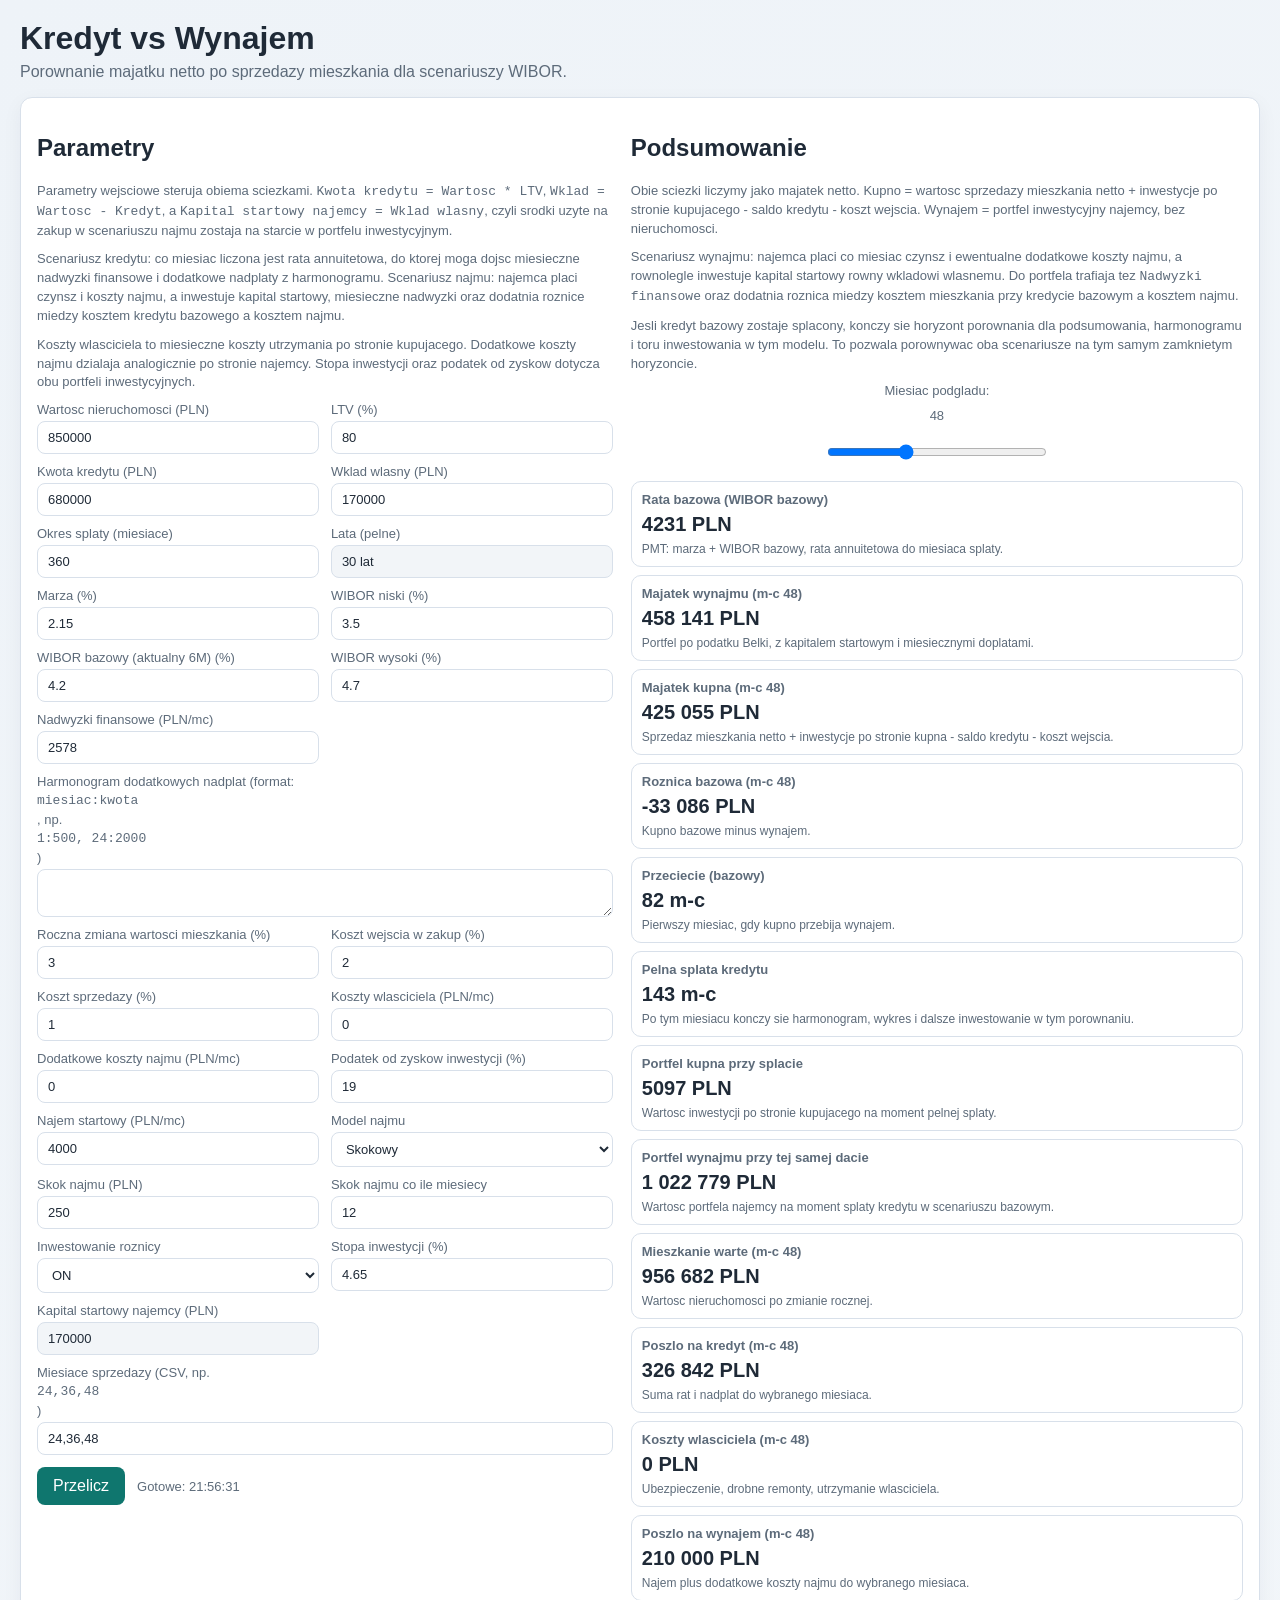
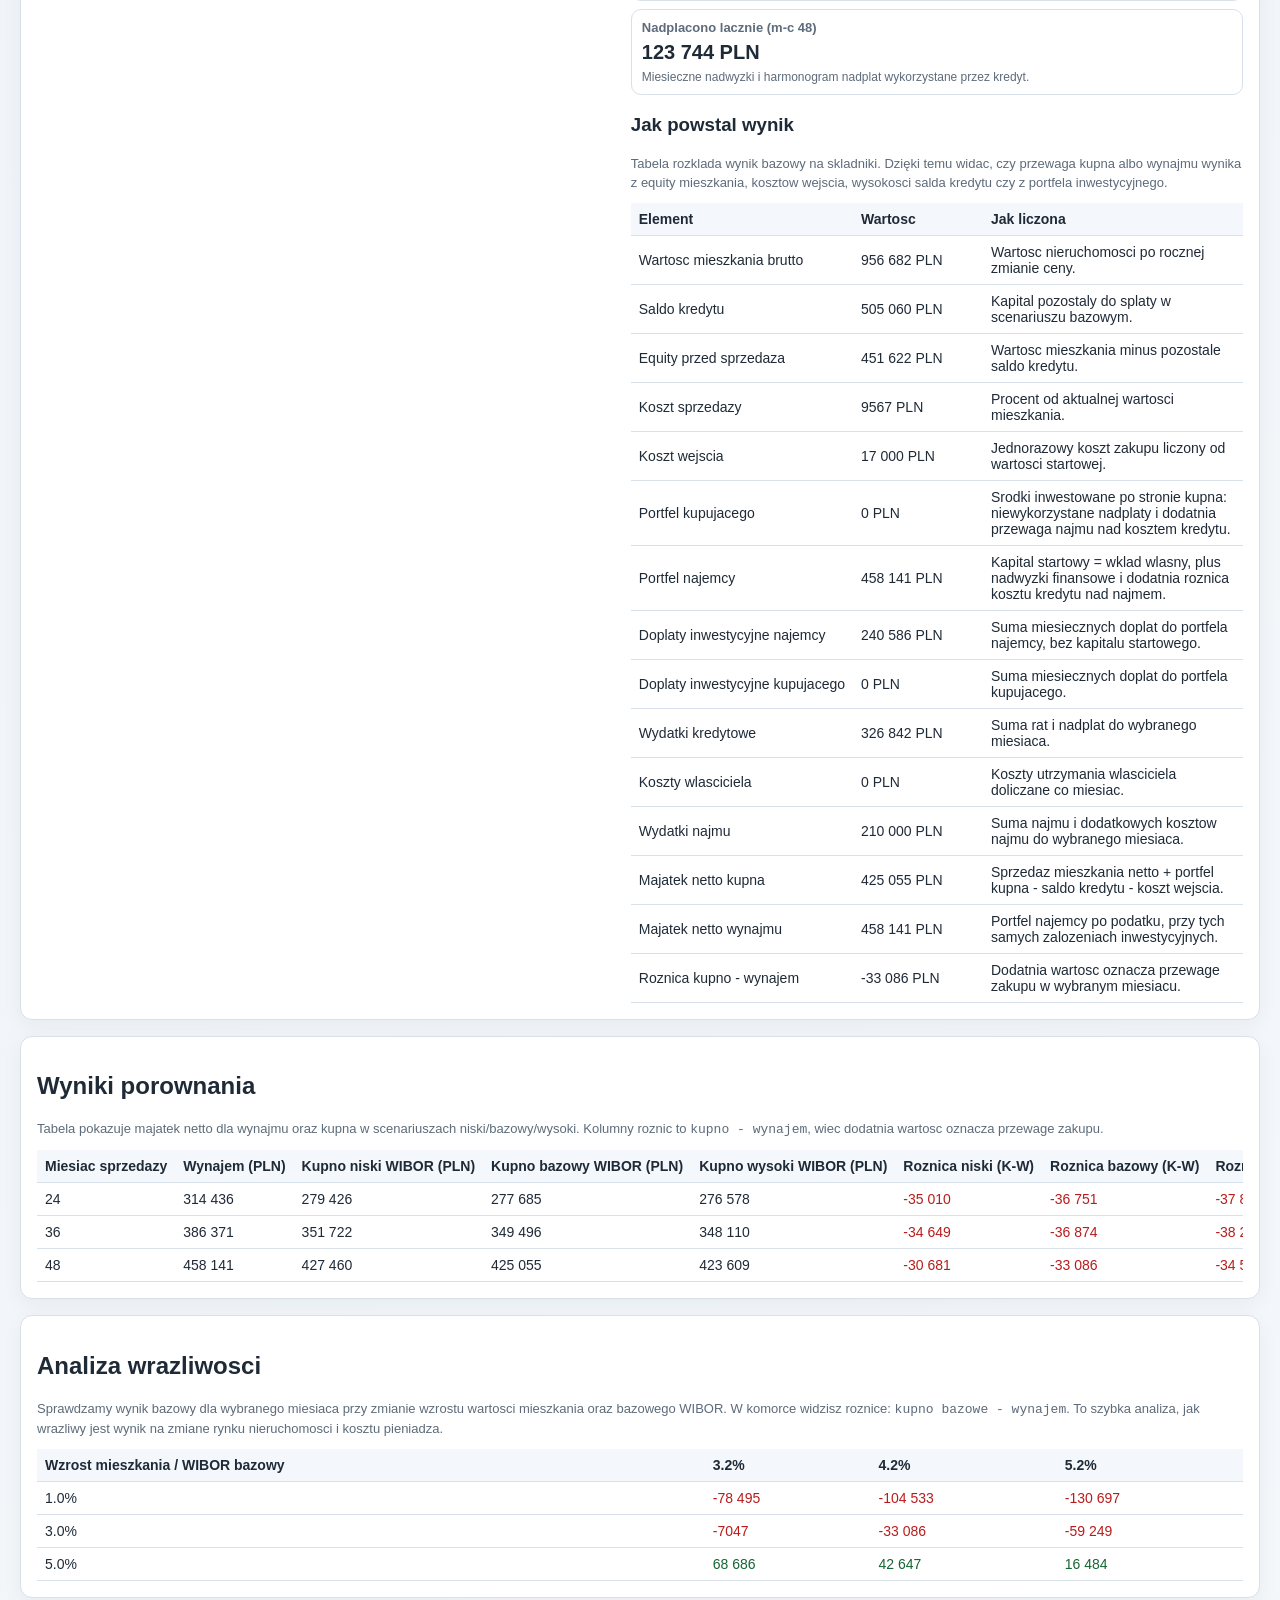
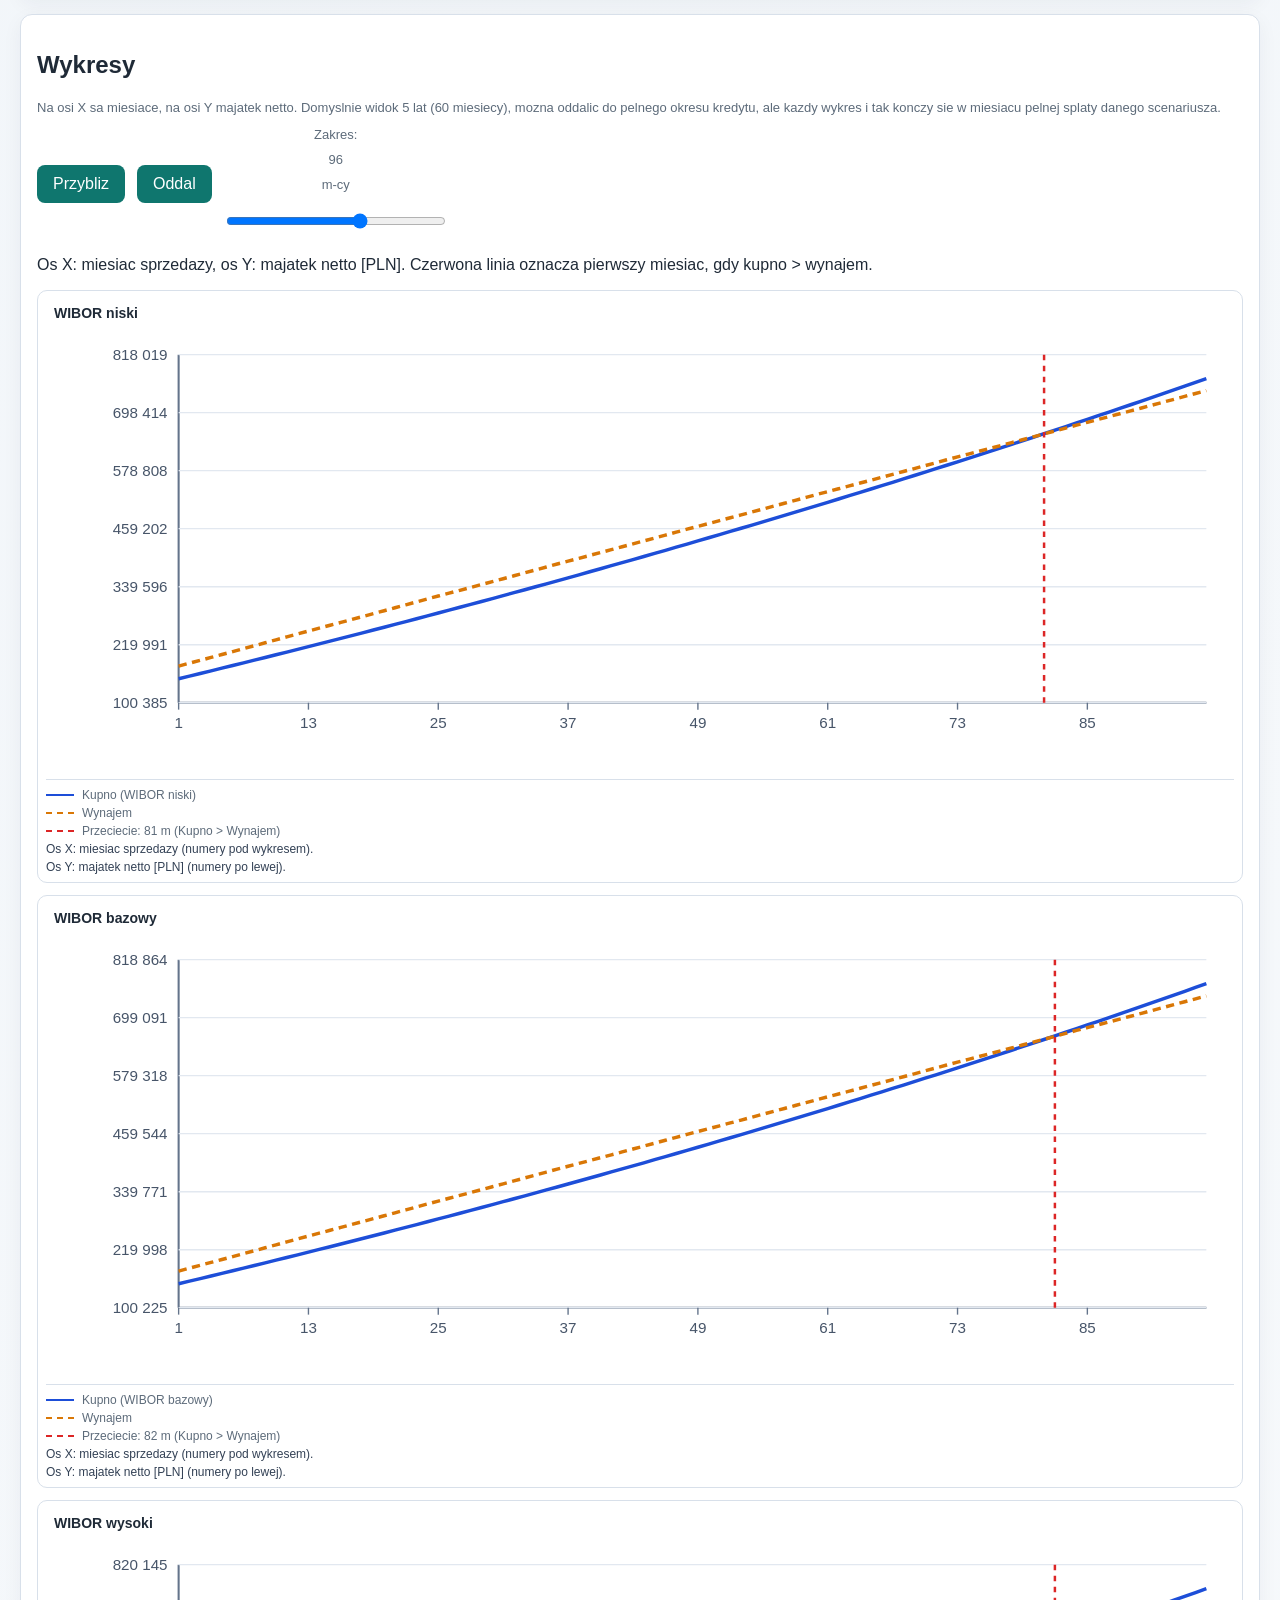
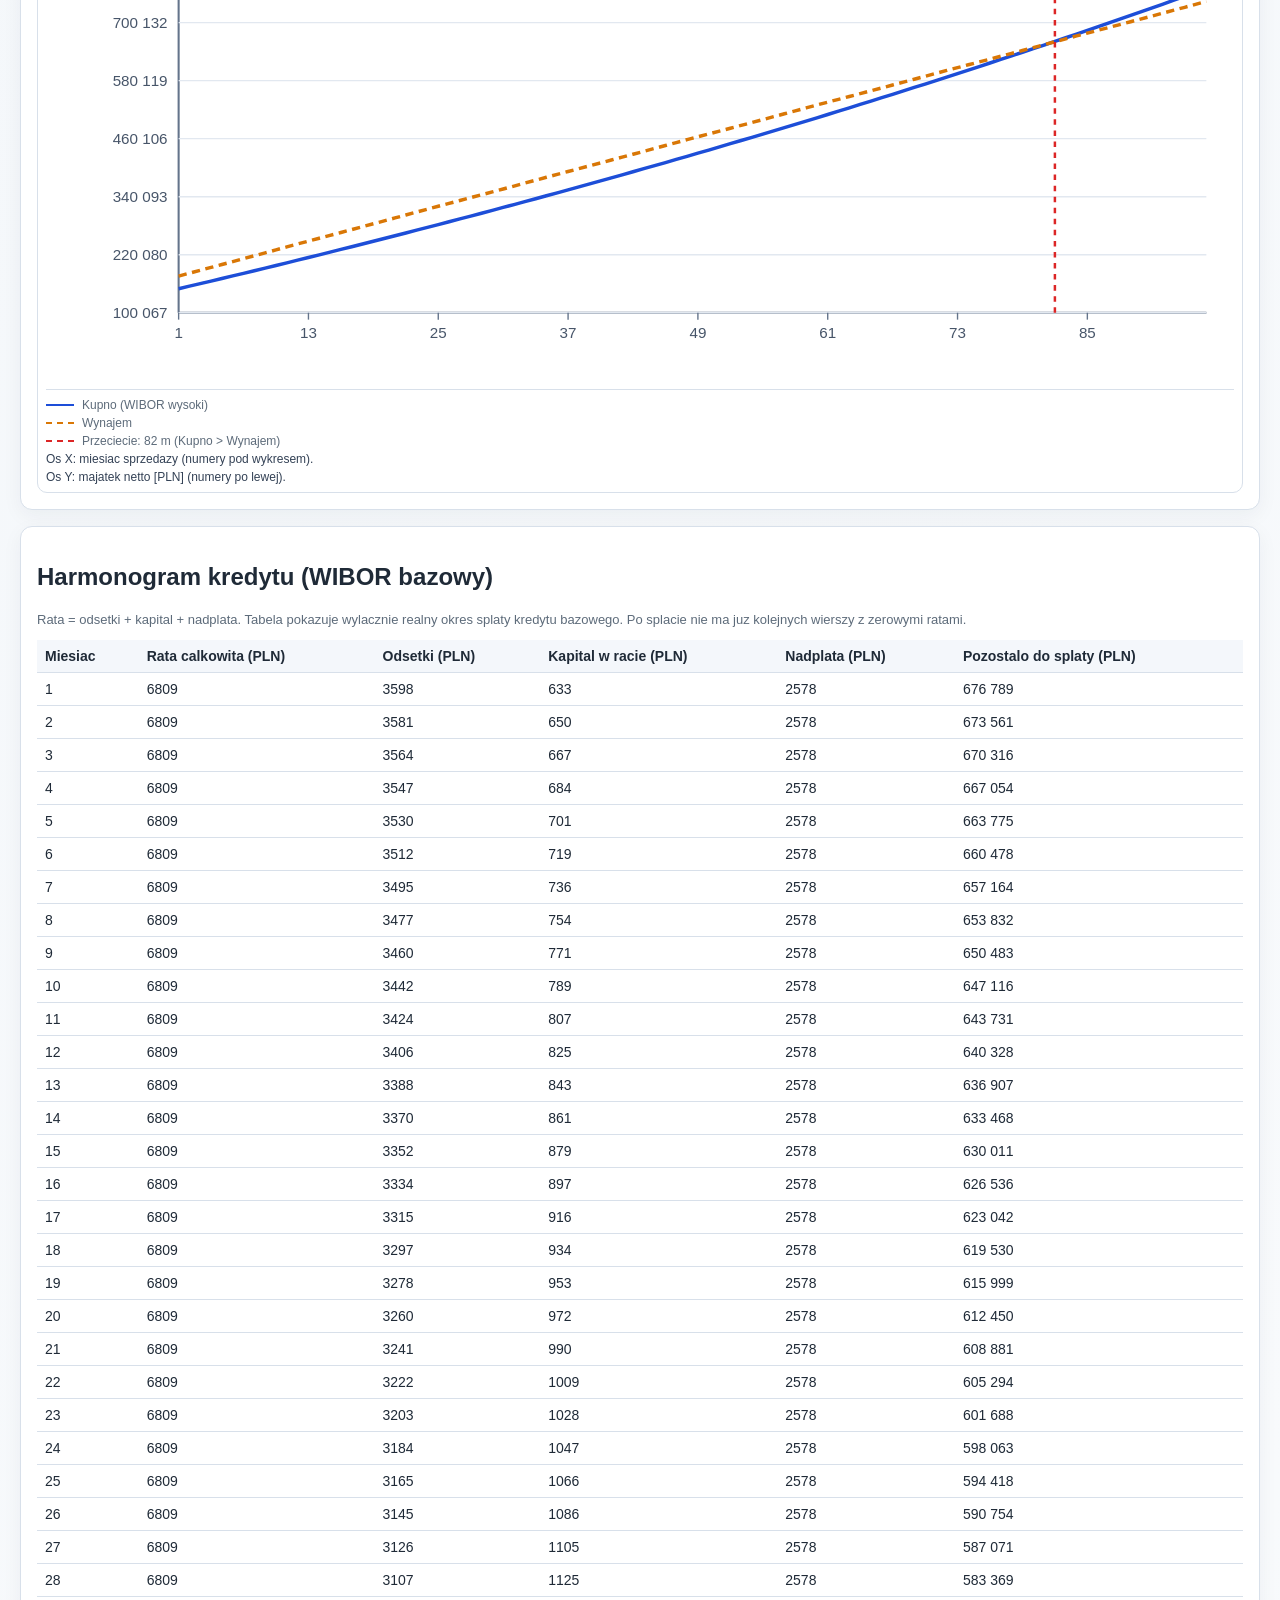
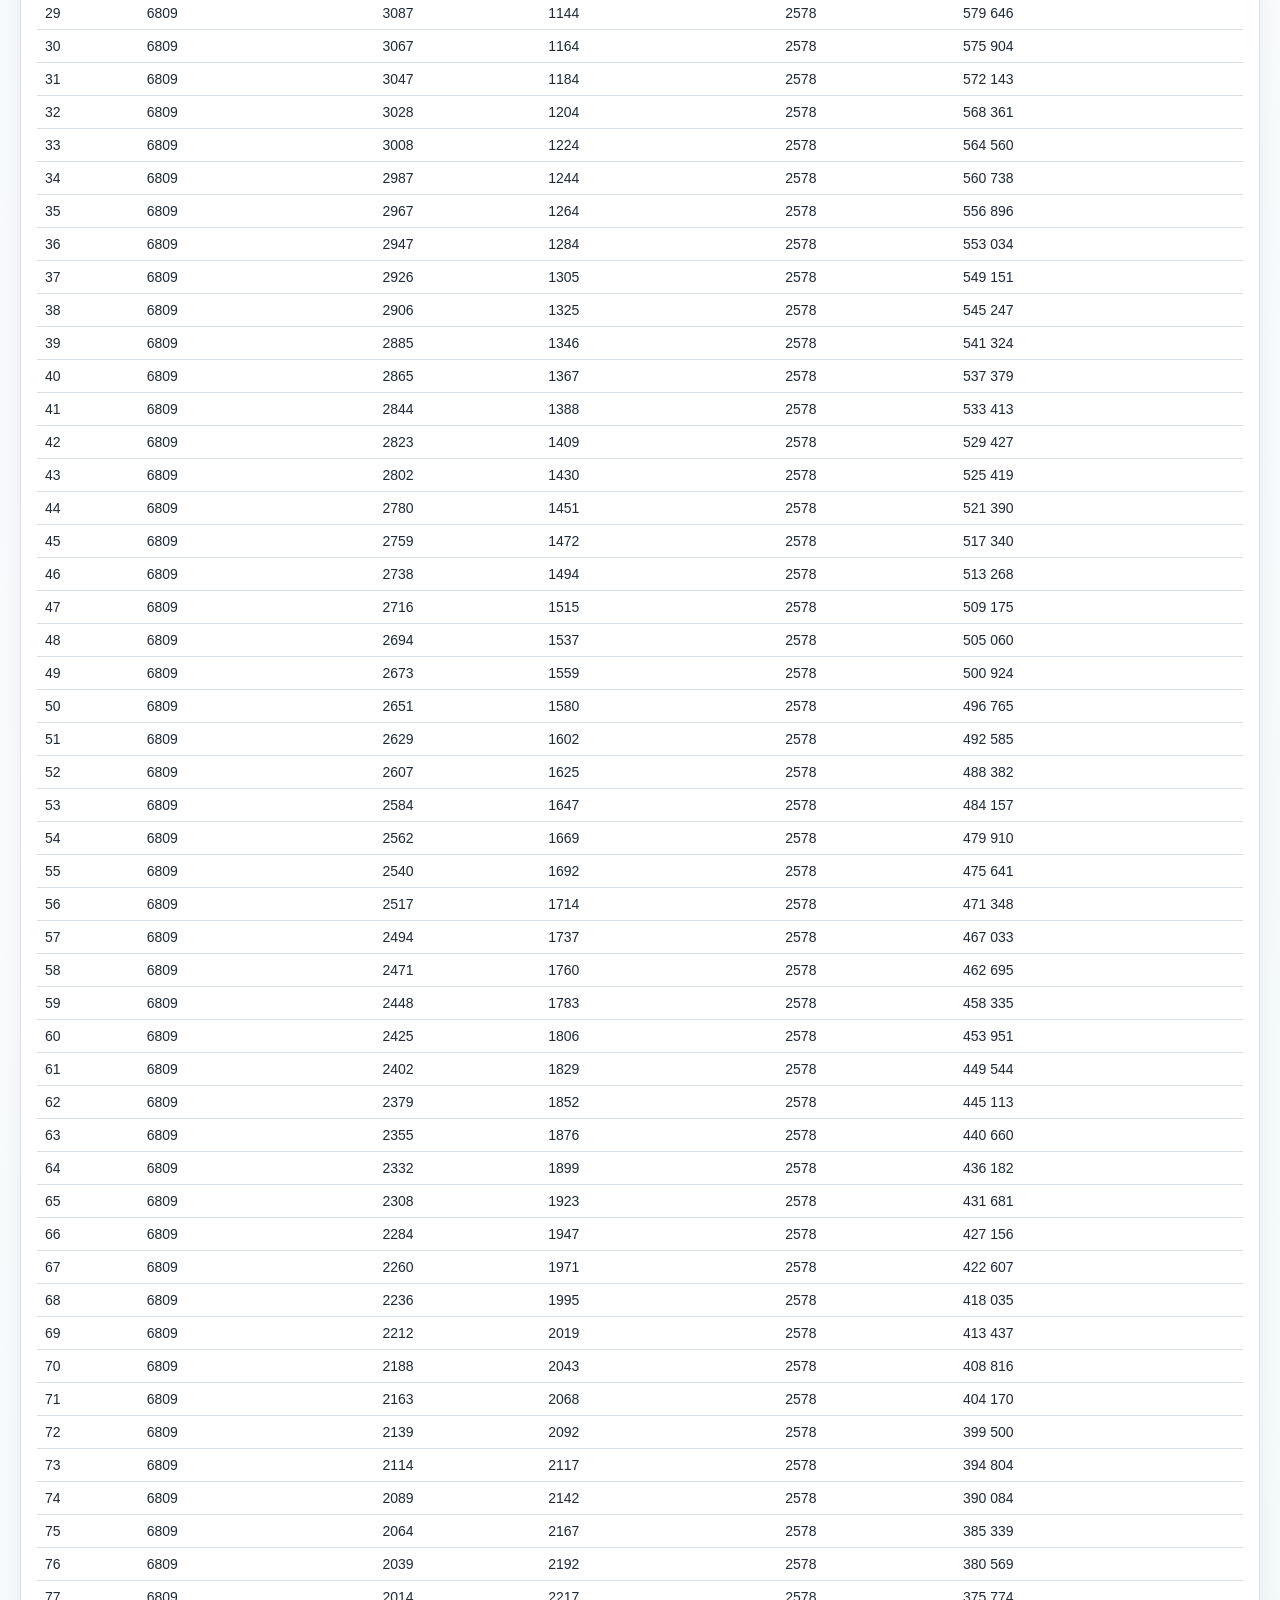
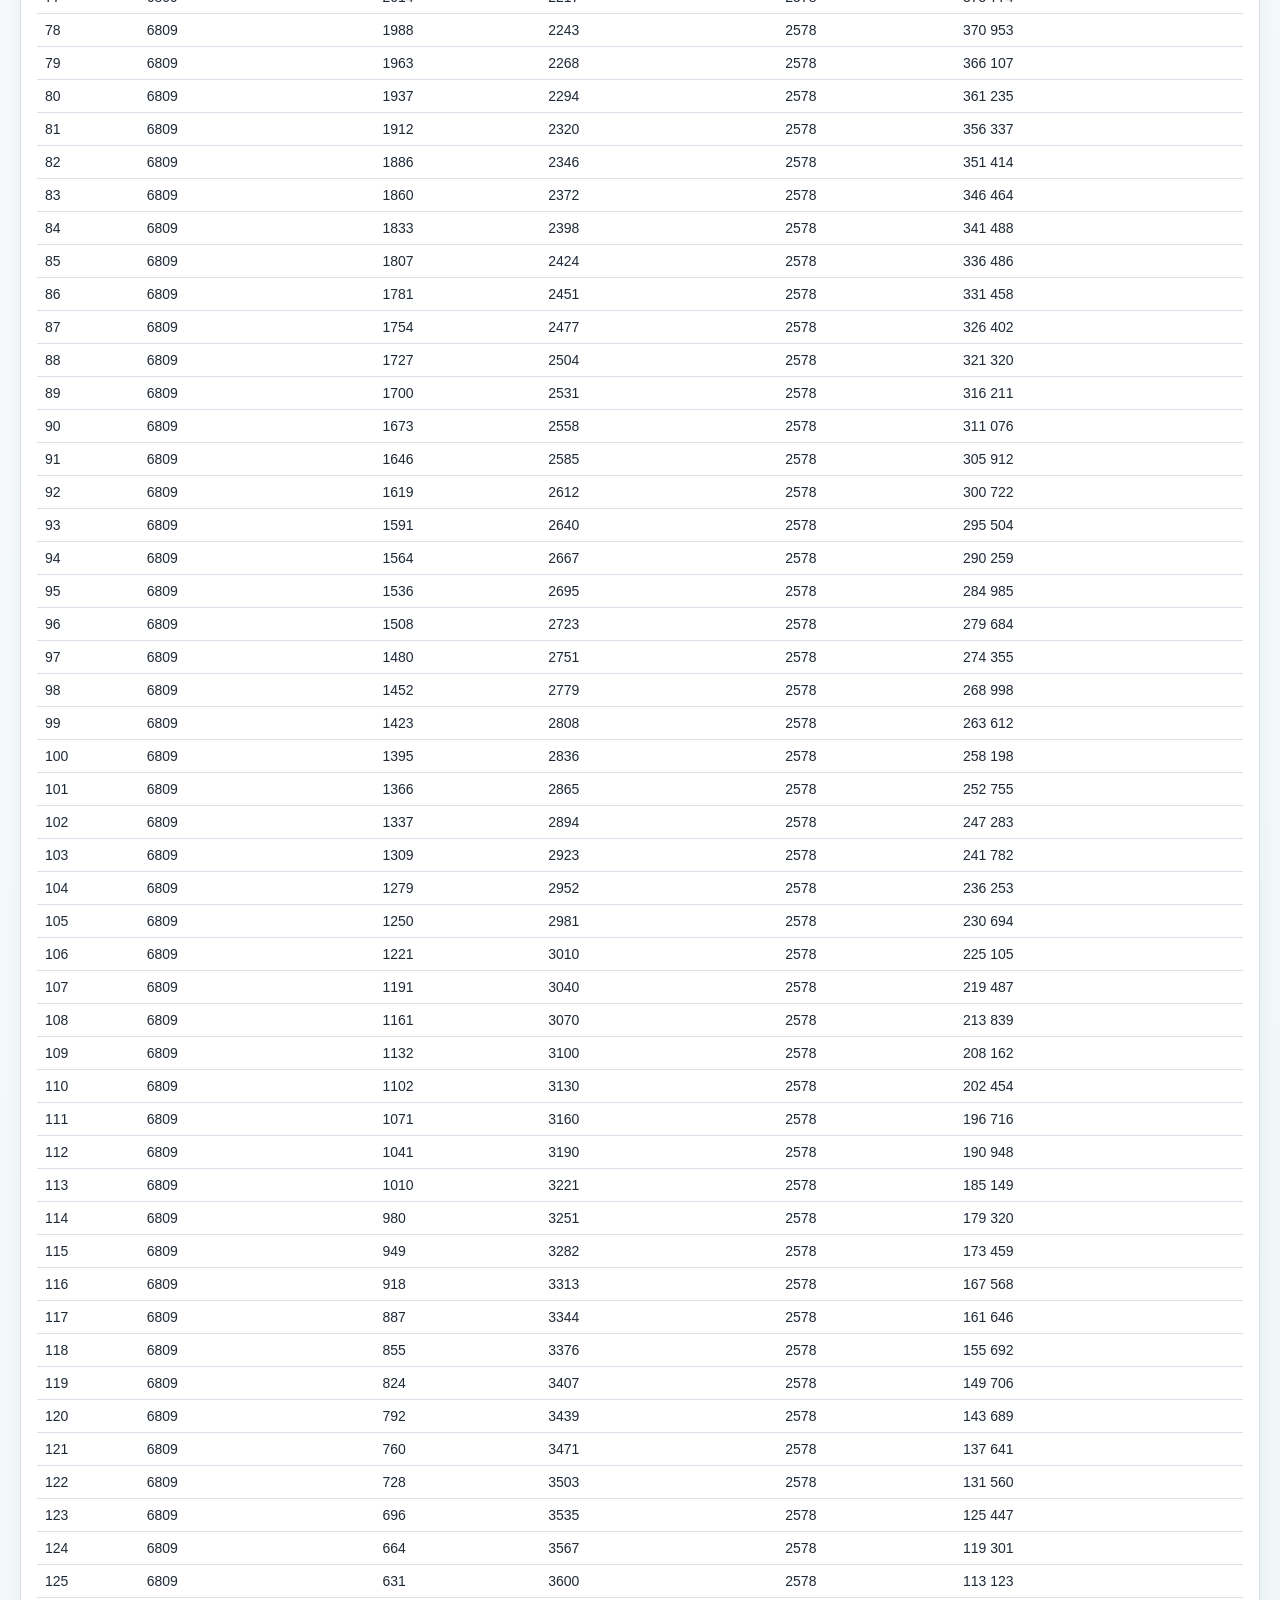
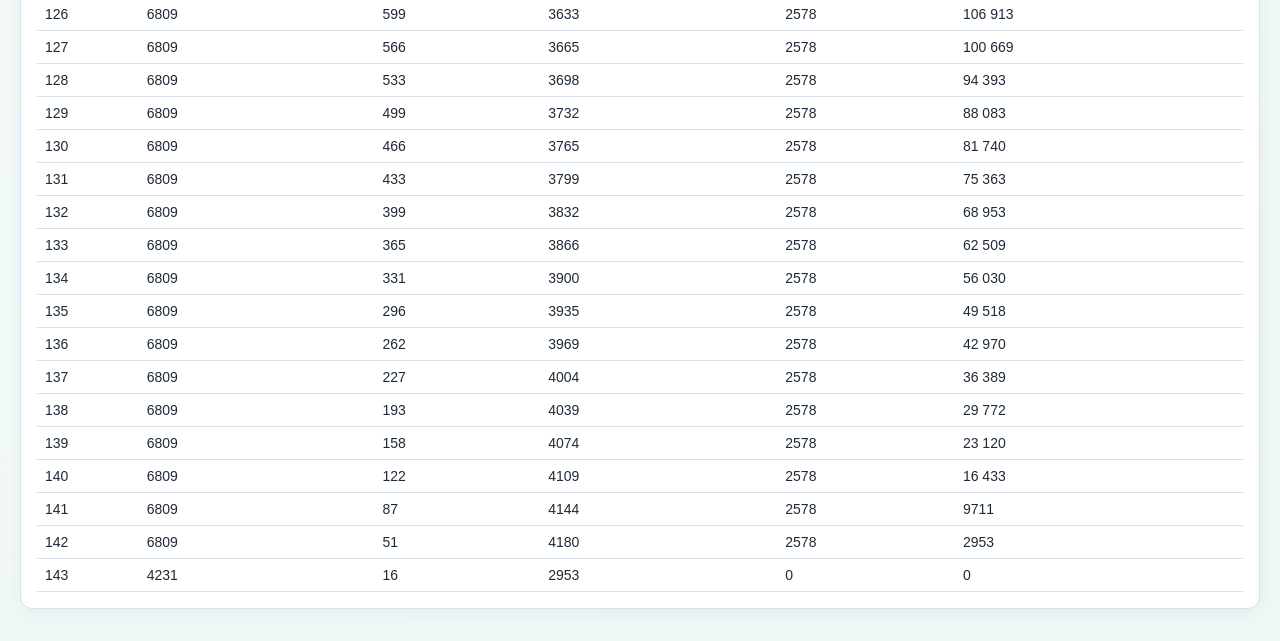
==== index.html @ 9c4fce40 "init message" ====
﻿<!doctype html>
<html lang="pl">
<head>
  <meta charset="UTF-8" />
  <meta name="viewport" content="width=device-width, initial-scale=1.0" />
  <title>Kredyt vs Wynajem</title>
  <link rel="stylesheet" href="styles.css" />
</head>
<body>
  <main class="app">
    <header class="hero">
      <h1>Kredyt vs Wynajem</h1>
      <p>Porownanie majatku netto po sprzedazy mieszkania dla scenariuszy WIBOR.</p>
    </header>

    <section class="panel grid-two">
      <div>
        <h2>Parametry</h2>
        <p class="explain">Parametry wejsciowe steruja obiema sciezkami. <code>Kwota kredytu = Wartosc * LTV</code>, <code>Wklad = Wartosc - Kredyt</code>, a <code>Kapital startowy najemcy = Wklad wlasny</code>, czyli srodki uzyte na zakup w scenariuszu najmu zostaja na starcie w portfelu inwestycyjnym.</p>
        <p class="explain">Scenariusz kredytu: co miesiac liczona jest rata annuitetowa, do ktorej moga dojsc miesieczne nadwyzki finansowe i dodatkowe nadplaty z harmonogramu. Scenariusz najmu: najemca placi czynsz i koszty najmu, a inwestuje kapital startowy, miesieczne nadwyzki oraz dodatnia roznice miedzy kosztem kredytu bazowego a kosztem najmu.</p>
        <p class="explain">Koszty wlasciciela to miesieczne koszty utrzymania po stronie kupujacego. Dodatkowe koszty najmu dzialaja analogicznie po stronie najemcy. Stopa inwestycji oraz podatek od zyskow dotycza obu portfeli inwestycyjnych.</p>
        <div class="form-grid">
          <label>Wartosc nieruchomosci (PLN)<input id="propertyValue" type="number" value="850000" /></label>
          <label>LTV (%)<input id="ltv" type="number" value="80" min="0" max="100" step="0.1" /></label>
          <label>Kwota kredytu (PLN)<input id="loanAmount" type="number" value="749700" readonly /></label>
          <label>Wklad wlasny (PLN)<input id="downPayment" type="number" value="100300" readonly /></label>

          <label>Okres splaty (miesiace)<input id="termMonths" type="number" value="360" min="1" max="360" /></label>
          <label class="readonly">Lata (pelne)<input id="termYearsInfo" type="text" value="30 lat" readonly /></label>

          <label>Marza (%)<input id="margin" type="number" value="2.15" step="0.01" /></label>
          <label>WIBOR niski (%)<input id="wiborLow" type="number" value="3.5" step="0.01" /></label>
          <label>WIBOR bazowy (aktualny 6M) (%)<input id="wiborBase" type="number" value="4.2" step="0.01" /></label>
          <label>WIBOR wysoki (%)<input id="wiborHigh" type="number" value="4.7" step="0.01" /></label>

          <label>Nadwyzki finansowe (PLN/mc)<input id="monthlySurplus" type="number" value="2578" min="0" /></label>

          <label class="full">Harmonogram dodatkowych nadplat (format: <code>miesiac:kwota</code>, np. <code>1:500, 24:2000</code>)
            <textarea id="overpaySchedule" rows="2"></textarea>
          </label>

          <label>Roczna zmiana wartosci mieszkania (%)<input id="homeGrowth" type="number" value="3" step="0.01" /></label>
          <label>Koszt wejscia w zakup (%)<input id="entryCost" type="number" value="2" step="0.01" /></label>
          <label>Koszt sprzedazy (%)<input id="saleCost" type="number" value="1" step="0.01" /></label>
          <label>Koszty wlasciciela (PLN/mc)<input id="ownerMonthlyCosts" type="number" value="0" min="0" /></label>
          <label>Dodatkowe koszty najmu (PLN/mc)<input id="renterMonthlyExtras" type="number" value="0" min="0" /></label>
          <label>Podatek od zyskow inwestycji (%)<input id="investmentTaxRate" type="number" value="19" min="0" max="100" step="0.01" /></label>

          <label>Najem startowy (PLN/mc)<input id="rentStart" type="number" value="4000" /></label>
          <label>Model najmu
            <select id="rentMode">
              <option value="fixed">Staly</option>
              <option value="step" selected>Skokowy</option>
            </select>
          </label>
          <label>Skok najmu (PLN)<input id="rentStep" type="number" value="250" min="0" /></label>
          <label>Skok najmu co ile miesiecy<input id="rentStepInterval" type="number" value="12" min="1" /></label>

          <label>Inwestowanie roznicy
            <select id="investMode">
              <option value="on" selected>ON</option>
              <option value="off">OFF</option>
            </select>
          </label>
          <label>Stopa inwestycji (%)<input id="investRate" type="number" value="4.65" step="0.01" /></label>
          <label class="readonly">Kapital startowy najemcy (PLN)<input id="startingCapital" type="number" value="100300" readonly /></label>

          <label class="full">Miesiace sprzedazy (CSV, np. <code>24,36,48</code>)
            <input id="saleMonths" type="text" value="24,36,48" />
          </label>
        </div>
        <div class="actions">
          <button id="recalcBtn">Przelicz</button>
          <span id="status"></span>
        </div>
      </div>

      <div>
        <h2>Podsumowanie</h2>
        <p class="explain">Obie sciezki liczymy jako majatek netto. Kupno = wartosc sprzedazy mieszkania netto + inwestycje po stronie kupujacego - saldo kredytu - koszt wejscia. Wynajem = portfel inwestycyjny najemcy, bez nieruchomosci.</p>
        <p class="explain">Scenariusz wynajmu: najemca placi co miesiac czynsz i ewentualne dodatkowe koszty najmu, a rownolegle inwestuje kapital startowy rowny wkladowi wlasnemu. Do portfela trafiaja tez <code>Nadwyzki finansowe</code> oraz dodatnia roznica miedzy kosztem mieszkania przy kredycie bazowym a kosztem najmu.</p>
        <p class="explain">Jesli kredyt bazowy zostaje splacony, konczy sie horyzont porownania dla podsumowania, harmonogramu i toru inwestowania w tym modelu. To pozwala porownywac oba scenariusze na tym samym zamknietym horyzoncie.</p>
        <div class="summary-controls">
          <label>Miesiac podgladu: <span id="summaryMonthLabel">48</span>
            <input id="summaryMonth" type="range" min="1" max="360" value="48" step="1" />
          </label>
        </div>
        <div id="summary" class="summary"></div>

        <h3>Jak powstal wynik</h3>
        <p class="explain">Tabela rozklada wynik bazowy na skladniki. Dzięki temu widac, czy przewaga kupna albo wynajmu wynika z equity mieszkania, kosztow wejscia, wysokosci salda kredytu czy z portfela inwestycyjnego.</p>
        <div class="table-wrap diagnostics-wrap">
          <table id="diagnosticsTable">
            <thead>
              <tr>
                <th>Element</th>
                <th>Wartosc</th>
                <th>Jak liczona</th>
              </tr>
            </thead>
            <tbody></tbody>
          </table>
        </div>
      </div>
    </section>

    <section class="panel">
      <h2>Wyniki porownania</h2>
      <p class="explain">Tabela pokazuje majatek netto dla wynajmu oraz kupna w scenariuszach niski/bazowy/wysoki. Kolumny roznic to <code>kupno - wynajem</code>, wiec dodatnia wartosc oznacza przewage zakupu.</p>
      <div class="table-wrap">
        <table id="resultsTable">
          <thead>
            <tr>
              <th>Miesiac sprzedazy</th>
              <th>Wynajem (PLN)</th>
              <th>Kupno niski WIBOR (PLN)</th>
              <th>Kupno bazowy WIBOR (PLN)</th>
              <th>Kupno wysoki WIBOR (PLN)</th>
              <th>Roznica niski (K-W)</th>
              <th>Roznica bazowy (K-W)</th>
              <th>Roznica wysoki (K-W)</th>
            </tr>
          </thead>
          <tbody></tbody>
        </table>
      </div>
    </section>

    <section class="panel">
      <h2>Analiza wrazliwosci</h2>
      <p class="explain">Sprawdzamy wynik bazowy dla wybranego miesiaca przy zmianie wzrostu wartosci mieszkania oraz bazowego WIBOR. W komorce widzisz roznice: <code>kupno bazowe - wynajem</code>. To szybka analiza, jak wrazliwy jest wynik na zmiane rynku nieruchomosci i kosztu pieniadza.</p>
      <div class="table-wrap">
        <table id="sensitivityTable">
          <thead></thead>
          <tbody></tbody>
        </table>
      </div>
    </section>

    <section class="panel">
      <h2>Wykresy</h2>
      <p class="explain">Na osi X sa miesiace, na osi Y majatek netto. Domyslnie widok 5 lat (60 miesiecy), mozna oddalic do pelnego okresu kredytu, ale kazdy wykres i tak konczy sie w miesiacu pelnej splaty danego scenariusza.</p>
      <div class="zoom-bar">
        <button id="zoomInBtn" type="button">Przybliz</button>
        <button id="zoomOutBtn" type="button">Oddal</button>
        <label>Zakres: <span id="viewMonthsLabel">60</span> m-cy
          <input id="viewMonths" type="range" min="12" max="360" value="60" step="12" />
        </label>
      </div>
      <p>Os X: miesiac sprzedazy, os Y: majatek netto [PLN]. Czerwona linia oznacza pierwszy miesiac, gdy kupno &gt; wynajem.</p>
      <div class="chart-grid">
        <div class="chart-card">
          <h3>WIBOR niski</h3>
          <div id="chartLow"></div>
        </div>
        <div class="chart-card">
          <h3>WIBOR bazowy</h3>
          <div id="chartBase"></div>
        </div>
        <div class="chart-card">
          <h3>WIBOR wysoki</h3>
          <div id="chartHigh"></div>
        </div>
      </div>
    </section>

    <section class="panel">
      <h2>Harmonogram kredytu (WIBOR bazowy)</h2>
      <p class="explain">Rata = odsetki + kapital + nadplata. Tabela pokazuje wylacznie realny okres splaty kredytu bazowego. Po splacie nie ma juz kolejnych wierszy z zerowymi ratami.</p>
      <div class="table-wrap">
        <table id="amortizationTable">
          <thead>
            <tr>
              <th>Miesiac</th>
              <th>Rata calkowita (PLN)</th>
              <th>Odsetki (PLN)</th>
              <th>Kapital w racie (PLN)</th>
              <th>Nadplata (PLN)</th>
              <th>Pozostalo do splaty (PLN)</th>
            </tr>
          </thead>
          <tbody></tbody>
        </table>
      </div>
    </section>
  </main>

  <script src="app.js"></script>
</body>
</html>
---- styles.css ----
﻿:root {
  --bg: #f7f9fc;
  --panel: #ffffff;
  --ink: #1f2a37;
  --muted: #5d6b7a;
  --line: #d8e0ea;
  --accent: #0f766e;
  --danger: #b91c1c;
}

* { box-sizing: border-box; }

body {
  margin: 0;
  font-family: "Segoe UI", Tahoma, sans-serif;
  background: linear-gradient(140deg, #eef3f8 0%, #f8fafc 65%, #eef8f6 100%);
  color: var(--ink);
}

.app {
  max-width: 1360px;
  margin: 0 auto;
  padding: 20px;
}

.hero h1 { margin: 0 0 6px; }
.hero p { margin: 0 0 16px; color: var(--muted); }

.panel {
  background: var(--panel);
  border: 1px solid var(--line);
  border-radius: 12px;
  padding: 16px;
  margin-bottom: 16px;
  box-shadow: 0 6px 20px rgba(20, 35, 50, 0.05);
}

.explain {
  margin: 0 0 10px;
  font-size: 13px;
  color: var(--muted);
  line-height: 1.45;
}

.grid-two {
  display: grid;
  grid-template-columns: 2fr 1fr;
  gap: 18px;
}

.form-grid {
  display: grid;
  grid-template-columns: repeat(2, minmax(180px, 1fr));
  gap: 10px 12px;
}

label {
  display: flex;
  flex-direction: column;
  font-size: 13px;
  color: var(--muted);
  gap: 4px;
}

label.full { grid-column: 1 / -1; }
label.readonly input { background: #f2f5f8; }

input, select, textarea, button {
  font: inherit;
}

input, select, textarea {
  border: 1px solid var(--line);
  border-radius: 8px;
  padding: 8px 10px;
  color: var(--ink);
  background: #fff;
}

textarea { resize: vertical; }

.actions {
  margin-top: 12px;
  display: flex;
  align-items: center;
  gap: 12px;
}

button {
  border: 0;
  border-radius: 8px;
  padding: 10px 16px;
  background: var(--accent);
  color: #fff;
  cursor: pointer;
}

#status {
  color: var(--muted);
  font-size: 13px;
}

.summary {
  display: grid;
  gap: 8px;
  grid-template-columns: 1fr;
  margin-bottom: 12px;
}

.summary-controls {
  margin-bottom: 10px;
}

.summary-controls label,
.zoom-bar label {
  display: flex;
  align-items: center;
  gap: 10px;
  flex-wrap: wrap;
}

.summary-controls input[type="range"],
.zoom-bar input[type="range"] {
  width: 220px;
}

.kpi {
  border: 1px solid var(--line);
  border-radius: 10px;
  padding: 10px;
}

.kpi h4 {
  margin: 0 0 6px;
  font-size: 13px;
  color: var(--muted);
}

.kpi p {
  margin: 0;
  font-size: 20px;
  font-weight: 700;
}

.kpi small {
  display: block;
  margin-top: 6px;
  color: var(--muted);
  font-size: 12px;
}

.table-wrap {
  overflow-x: auto;
}

.diagnostics-wrap td:nth-child(1) {
  min-width: 180px;
}

.diagnostics-wrap td:nth-child(2),
.diagnostics-wrap th:nth-child(2) {
  min-width: 130px;
}

.diagnostics-wrap td:nth-child(3) {
  white-space: normal;
  min-width: 260px;
}

table {
  width: 100%;
  border-collapse: collapse;
  font-size: 14px;
}

th, td {
  border-bottom: 1px solid var(--line);
  text-align: left;
  padding: 8px;
  white-space: nowrap;
}

th {
  background: #f4f7fb;
}

.positive { color: #166534; }
.negative { color: var(--danger); }

.zoom-bar {
  display: flex;
  flex-wrap: wrap;
  gap: 8px 12px;
  align-items: center;
  margin-bottom: 8px;
}

.chart-grid {
  display: grid;
  grid-template-columns: 1fr;
  gap: 12px;
}

.chart-card {
  border: 1px solid var(--line);
  border-radius: 10px;
  padding: 8px;
  background: #fff;
}

.chart-card h3 {
  margin: 6px 8px;
  font-size: 14px;
}

svg {
  width: 100%;
  height: auto;
  display: block;
}

@media (max-width: 980px) {
  .grid-two { grid-template-columns: 1fr; }
  .form-grid { grid-template-columns: 1fr; }
}
.chart-legend-out {
  margin-top: 10px;
  border-top: 1px solid var(--line);
  padding-top: 8px;
  display: grid;
  gap: 4px;
  font-size: 12px;
  color: var(--muted);
}

.legend-row {
  display: flex;
  align-items: center;
  gap: 8px;
}

.legend-line {
  display: inline-block;
  width: 28px;
  height: 0;
  border-top: 2px solid #64748b;
}

.legend-line.buy {
  border-top-color: #1d4ed8;
}

.legend-line.rent {
  border-top-color: #d97706;
  border-top-style: dashed;
}

.legend-line.cross {
  border-top-color: #dc2626;
  border-top-style: dashed;
}

.legend-note {
  color: #334155;
}
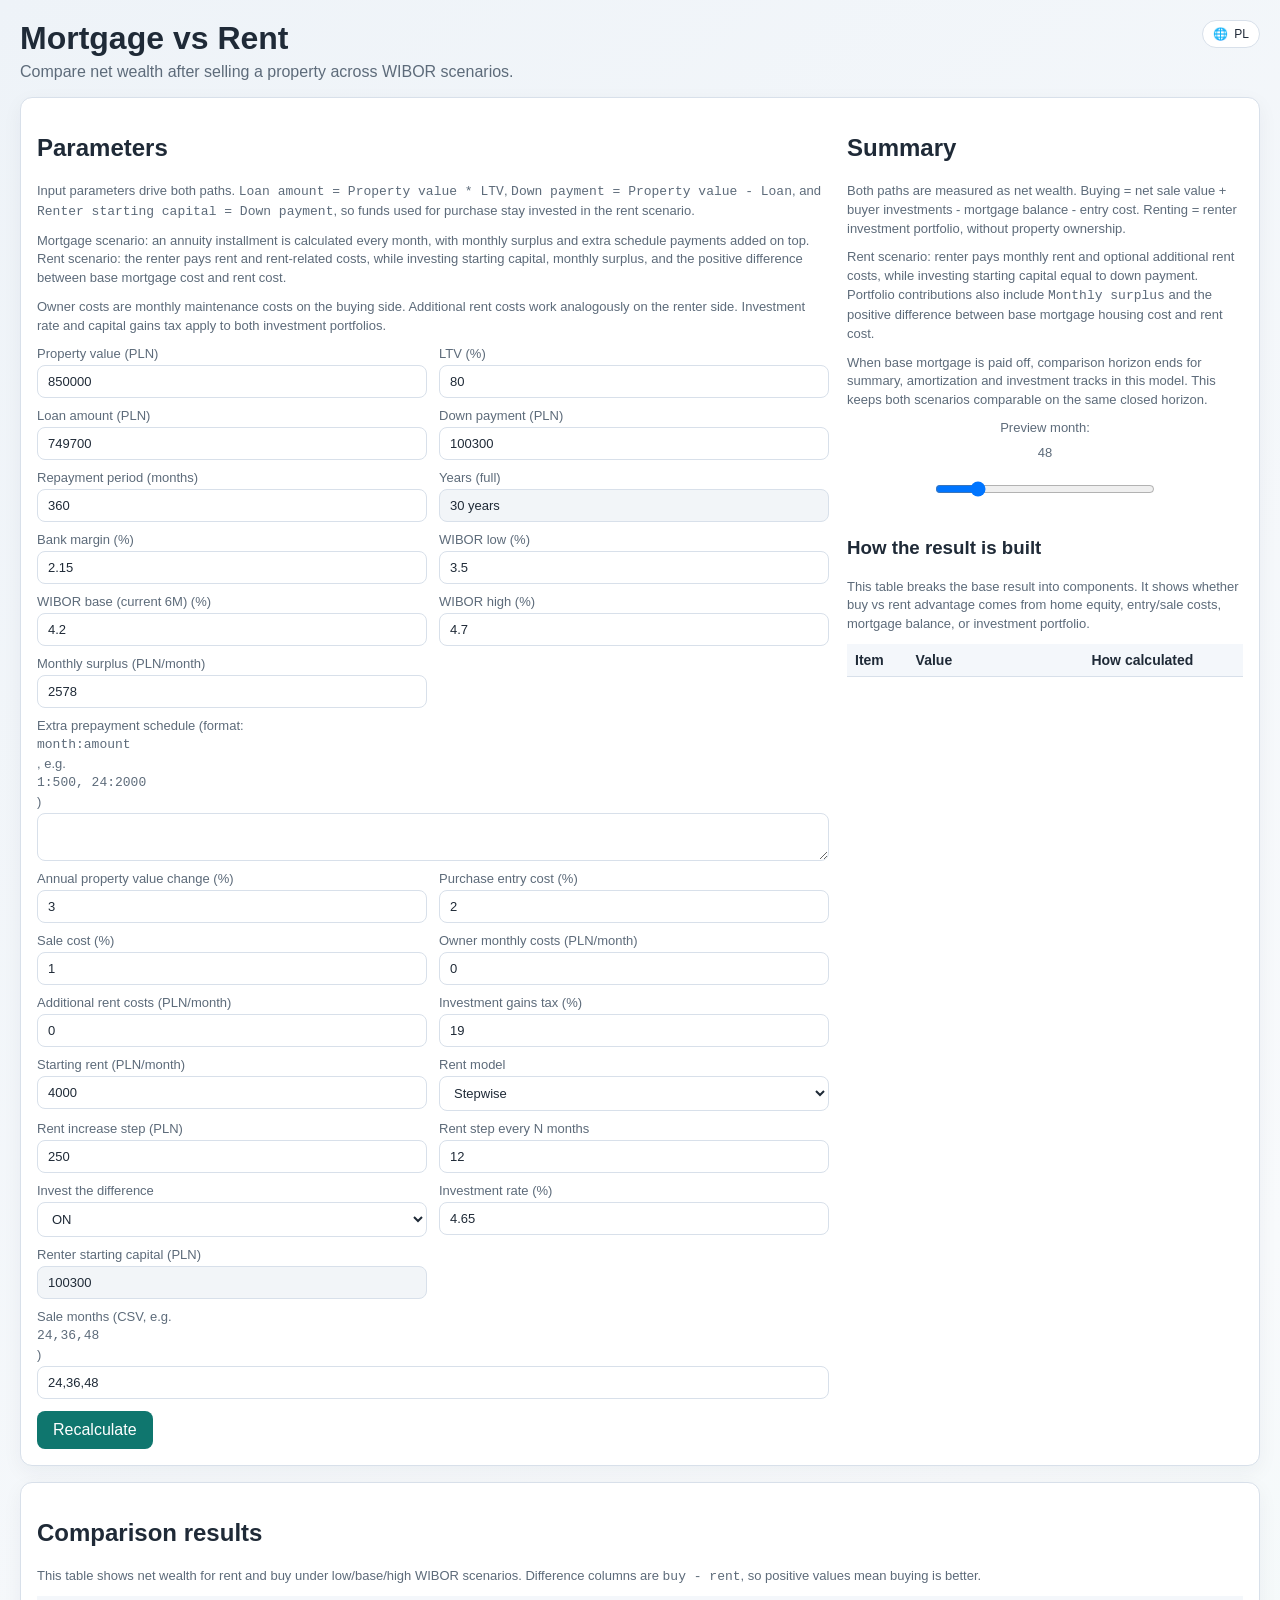
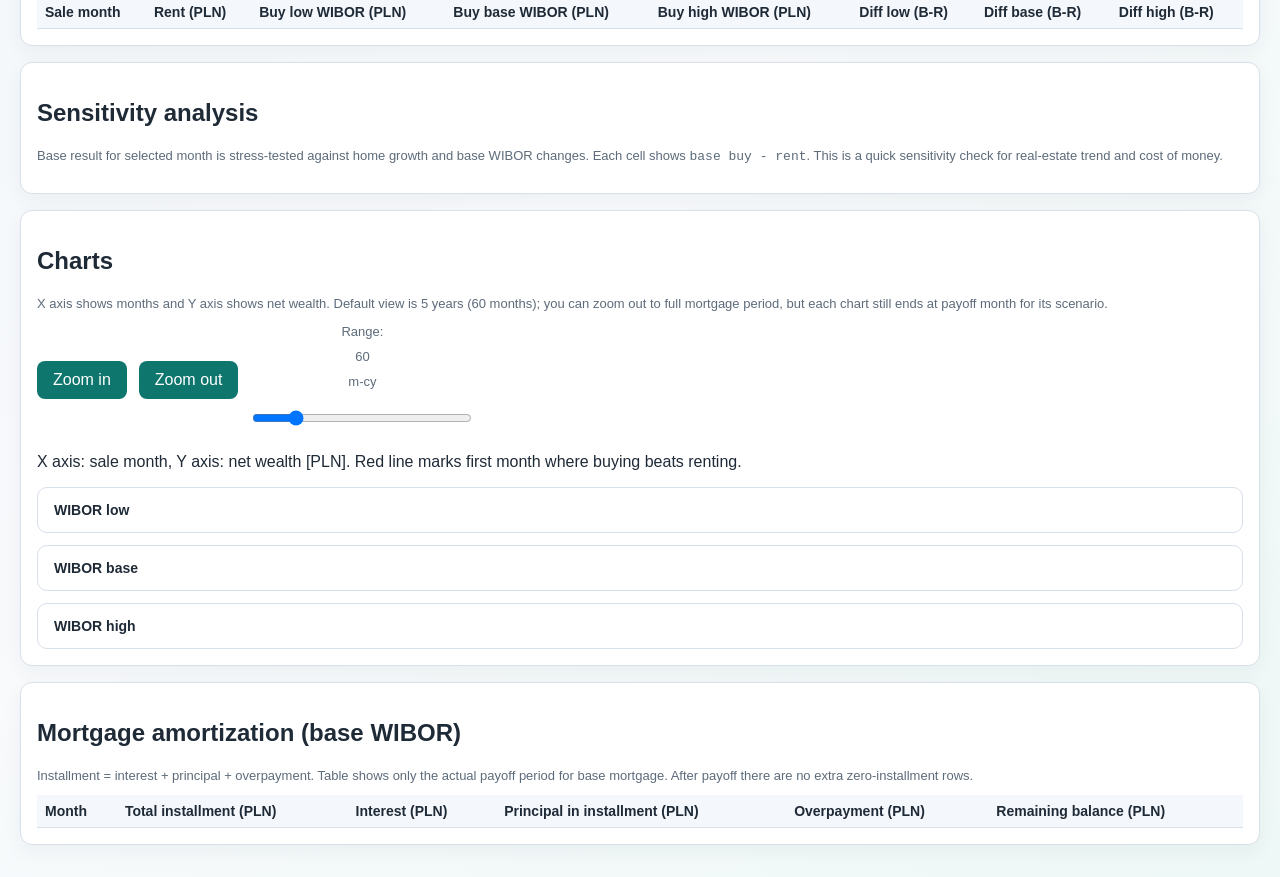
==== commit 8419b3ef: "Add EN/PL language switch with browser-default landing" ====
--- a/index.html
+++ b/index.html
@@ -1,195 +1,18 @@
 ﻿<!doctype html>
-<html lang="pl">
+<html lang="en">
 <head>
   <meta charset="UTF-8" />
   <meta name="viewport" content="width=device-width, initial-scale=1.0" />
-  <title>Kredyt vs Wynajem</title>
-  <link rel="stylesheet" href="styles.css" />
+  <title>Mortgage vs Rent</title>
 </head>
 <body>
-  <main class="app">
-    <header class="hero">
-      <h1>Kredyt vs Wynajem</h1>
-      <p>Porownanie majatku netto po sprzedazy mieszkania dla scenariuszy WIBOR.</p>
-    </header>
-
-    <section class="panel grid-two">
-      <div>
-        <h2>Parametry</h2>
-        <p class="explain">Parametry wejsciowe steruja obiema sciezkami. <code>Kwota kredytu = Wartosc * LTV</code>, <code>Wklad = Wartosc - Kredyt</code>, a <code>Kapital startowy najemcy = Wklad wlasny</code>, czyli srodki uzyte na zakup w scenariuszu najmu zostaja na starcie w portfelu inwestycyjnym.</p>
-        <p class="explain">Scenariusz kredytu: co miesiac liczona jest rata annuitetowa, do ktorej moga dojsc miesieczne nadwyzki finansowe i dodatkowe nadplaty z harmonogramu. Scenariusz najmu: najemca placi czynsz i koszty najmu, a inwestuje kapital startowy, miesieczne nadwyzki oraz dodatnia roznice miedzy kosztem kredytu bazowego a kosztem najmu.</p>
-        <p class="explain">Koszty wlasciciela to miesieczne koszty utrzymania po stronie kupujacego. Dodatkowe koszty najmu dzialaja analogicznie po stronie najemcy. Stopa inwestycji oraz podatek od zyskow dotycza obu portfeli inwestycyjnych.</p>
-        <div class="form-grid">
-          <label>Wartosc nieruchomosci (PLN)<input id="propertyValue" type="number" value="850000" /></label>
-          <label>LTV (%)<input id="ltv" type="number" value="80" min="0" max="100" step="0.1" /></label>
-          <label>Kwota kredytu (PLN)<input id="loanAmount" type="number" value="749700" readonly /></label>
-          <label>Wklad wlasny (PLN)<input id="downPayment" type="number" value="100300" readonly /></label>
-
-          <label>Okres splaty (miesiace)<input id="termMonths" type="number" value="360" min="1" max="360" /></label>
-          <label class="readonly">Lata (pelne)<input id="termYearsInfo" type="text" value="30 lat" readonly /></label>
-
-          <label>Marza (%)<input id="margin" type="number" value="2.15" step="0.01" /></label>
-          <label>WIBOR niski (%)<input id="wiborLow" type="number" value="3.5" step="0.01" /></label>
-          <label>WIBOR bazowy (aktualny 6M) (%)<input id="wiborBase" type="number" value="4.2" step="0.01" /></label>
-          <label>WIBOR wysoki (%)<input id="wiborHigh" type="number" value="4.7" step="0.01" /></label>
-
-          <label>Nadwyzki finansowe (PLN/mc)<input id="monthlySurplus" type="number" value="2578" min="0" /></label>
-
-          <label class="full">Harmonogram dodatkowych nadplat (format: <code>miesiac:kwota</code>, np. <code>1:500, 24:2000</code>)
-            <textarea id="overpaySchedule" rows="2"></textarea>
-          </label>
-
-          <label>Roczna zmiana wartosci mieszkania (%)<input id="homeGrowth" type="number" value="3" step="0.01" /></label>
-          <label>Koszt wejscia w zakup (%)<input id="entryCost" type="number" value="2" step="0.01" /></label>
-          <label>Koszt sprzedazy (%)<input id="saleCost" type="number" value="1" step="0.01" /></label>
-          <label>Koszty wlasciciela (PLN/mc)<input id="ownerMonthlyCosts" type="number" value="0" min="0" /></label>
-          <label>Dodatkowe koszty najmu (PLN/mc)<input id="renterMonthlyExtras" type="number" value="0" min="0" /></label>
-          <label>Podatek od zyskow inwestycji (%)<input id="investmentTaxRate" type="number" value="19" min="0" max="100" step="0.01" /></label>
-
-          <label>Najem startowy (PLN/mc)<input id="rentStart" type="number" value="4000" /></label>
-          <label>Model najmu
-            <select id="rentMode">
-              <option value="fixed">Staly</option>
-              <option value="step" selected>Skokowy</option>
-            </select>
-          </label>
-          <label>Skok najmu (PLN)<input id="rentStep" type="number" value="250" min="0" /></label>
-          <label>Skok najmu co ile miesiecy<input id="rentStepInterval" type="number" value="12" min="1" /></label>
-
-          <label>Inwestowanie roznicy
-            <select id="investMode">
-              <option value="on" selected>ON</option>
-              <option value="off">OFF</option>
-            </select>
-          </label>
-          <label>Stopa inwestycji (%)<input id="investRate" type="number" value="4.65" step="0.01" /></label>
-          <label class="readonly">Kapital startowy najemcy (PLN)<input id="startingCapital" type="number" value="100300" readonly /></label>
-
-          <label class="full">Miesiace sprzedazy (CSV, np. <code>24,36,48</code>)
-            <input id="saleMonths" type="text" value="24,36,48" />
-          </label>
-        </div>
-        <div class="actions">
-          <button id="recalcBtn">Przelicz</button>
-          <span id="status"></span>
-        </div>
-      </div>
-
-      <div>
-        <h2>Podsumowanie</h2>
-        <p class="explain">Obie sciezki liczymy jako majatek netto. Kupno = wartosc sprzedazy mieszkania netto + inwestycje po stronie kupujacego - saldo kredytu - koszt wejscia. Wynajem = portfel inwestycyjny najemcy, bez nieruchomosci.</p>
-        <p class="explain">Scenariusz wynajmu: najemca placi co miesiac czynsz i ewentualne dodatkowe koszty najmu, a rownolegle inwestuje kapital startowy rowny wkladowi wlasnemu. Do portfela trafiaja tez <code>Nadwyzki finansowe</code> oraz dodatnia roznica miedzy kosztem mieszkania przy kredycie bazowym a kosztem najmu.</p>
-        <p class="explain">Jesli kredyt bazowy zostaje splacony, konczy sie horyzont porownania dla podsumowania, harmonogramu i toru inwestowania w tym modelu. To pozwala porownywac oba scenariusze na tym samym zamknietym horyzoncie.</p>
-        <div class="summary-controls">
-          <label>Miesiac podgladu: <span id="summaryMonthLabel">48</span>
-            <input id="summaryMonth" type="range" min="1" max="360" value="48" step="1" />
-          </label>
-        </div>
-        <div id="summary" class="summary"></div>
-
-        <h3>Jak powstal wynik</h3>
-        <p class="explain">Tabela rozklada wynik bazowy na skladniki. Dzięki temu widac, czy przewaga kupna albo wynajmu wynika z equity mieszkania, kosztow wejscia, wysokosci salda kredytu czy z portfela inwestycyjnego.</p>
-        <div class="table-wrap diagnostics-wrap">
-          <table id="diagnosticsTable">
-            <thead>
-              <tr>
-                <th>Element</th>
-                <th>Wartosc</th>
-                <th>Jak liczona</th>
-              </tr>
-            </thead>
-            <tbody></tbody>
-          </table>
-        </div>
-      </div>
-    </section>
-
-    <section class="panel">
-      <h2>Wyniki porownania</h2>
-      <p class="explain">Tabela pokazuje majatek netto dla wynajmu oraz kupna w scenariuszach niski/bazowy/wysoki. Kolumny roznic to <code>kupno - wynajem</code>, wiec dodatnia wartosc oznacza przewage zakupu.</p>
-      <div class="table-wrap">
-        <table id="resultsTable">
-          <thead>
-            <tr>
-              <th>Miesiac sprzedazy</th>
-              <th>Wynajem (PLN)</th>
-              <th>Kupno niski WIBOR (PLN)</th>
-              <th>Kupno bazowy WIBOR (PLN)</th>
-              <th>Kupno wysoki WIBOR (PLN)</th>
-              <th>Roznica niski (K-W)</th>
-              <th>Roznica bazowy (K-W)</th>
-              <th>Roznica wysoki (K-W)</th>
-            </tr>
-          </thead>
-          <tbody></tbody>
-        </table>
-      </div>
-    </section>
-
-    <section class="panel">
-      <h2>Analiza wrazliwosci</h2>
-      <p class="explain">Sprawdzamy wynik bazowy dla wybranego miesiaca przy zmianie wzrostu wartosci mieszkania oraz bazowego WIBOR. W komorce widzisz roznice: <code>kupno bazowe - wynajem</code>. To szybka analiza, jak wrazliwy jest wynik na zmiane rynku nieruchomosci i kosztu pieniadza.</p>
-      <div class="table-wrap">
-        <table id="sensitivityTable">
-          <thead></thead>
-          <tbody></tbody>
-        </table>
-      </div>
-    </section>
-
-    <section class="panel">
-      <h2>Wykresy</h2>
-      <p class="explain">Na osi X sa miesiace, na osi Y majatek netto. Domyslnie widok 5 lat (60 miesiecy), mozna oddalic do pelnego okresu kredytu, ale kazdy wykres i tak konczy sie w miesiacu pelnej splaty danego scenariusza.</p>
-      <div class="zoom-bar">
-        <button id="zoomInBtn" type="button">Przybliz</button>
-        <button id="zoomOutBtn" type="button">Oddal</button>
-        <label>Zakres: <span id="viewMonthsLabel">60</span> m-cy
-          <input id="viewMonths" type="range" min="12" max="360" value="60" step="12" />
-        </label>
-      </div>
-      <p>Os X: miesiac sprzedazy, os Y: majatek netto [PLN]. Czerwona linia oznacza pierwszy miesiac, gdy kupno &gt; wynajem.</p>
-      <div class="chart-grid">
-        <div class="chart-card">
-          <h3>WIBOR niski</h3>
-          <div id="chartLow"></div>
-        </div>
-        <div class="chart-card">
-          <h3>WIBOR bazowy</h3>
-          <div id="chartBase"></div>
-        </div>
-        <div class="chart-card">
-          <h3>WIBOR wysoki</h3>
-          <div id="chartHigh"></div>
-        </div>
-      </div>
-    </section>
-
-    <section class="panel">
-      <h2>Harmonogram kredytu (WIBOR bazowy)</h2>
-      <p class="explain">Rata = odsetki + kapital + nadplata. Tabela pokazuje wylacznie realny okres splaty kredytu bazowego. Po splacie nie ma juz kolejnych wierszy z zerowymi ratami.</p>
-      <div class="table-wrap">
-        <table id="amortizationTable">
-          <thead>
-            <tr>
-              <th>Miesiac</th>
-              <th>Rata calkowita (PLN)</th>
-              <th>Odsetki (PLN)</th>
-              <th>Kapital w racie (PLN)</th>
-              <th>Nadplata (PLN)</th>
-              <th>Pozostalo do splaty (PLN)</th>
-            </tr>
-          </thead>
-          <tbody></tbody>
-        </table>
-      </div>
-    </section>
-  </main>
-
-  <script src="app.js"></script>
+  <script>
+    (function () {
+      var saved = localStorage.getItem("appLang");
+      var browser = (navigator.language || "en").toLowerCase();
+      var lang = saved || (browser.startsWith("pl") ? "pl" : "en");
+      window.location.replace(lang === "pl" ? "app.pl.html" : "app.en.html");
+    })();
+  </script>
 </body>
 </html>
-
-
-
-
-
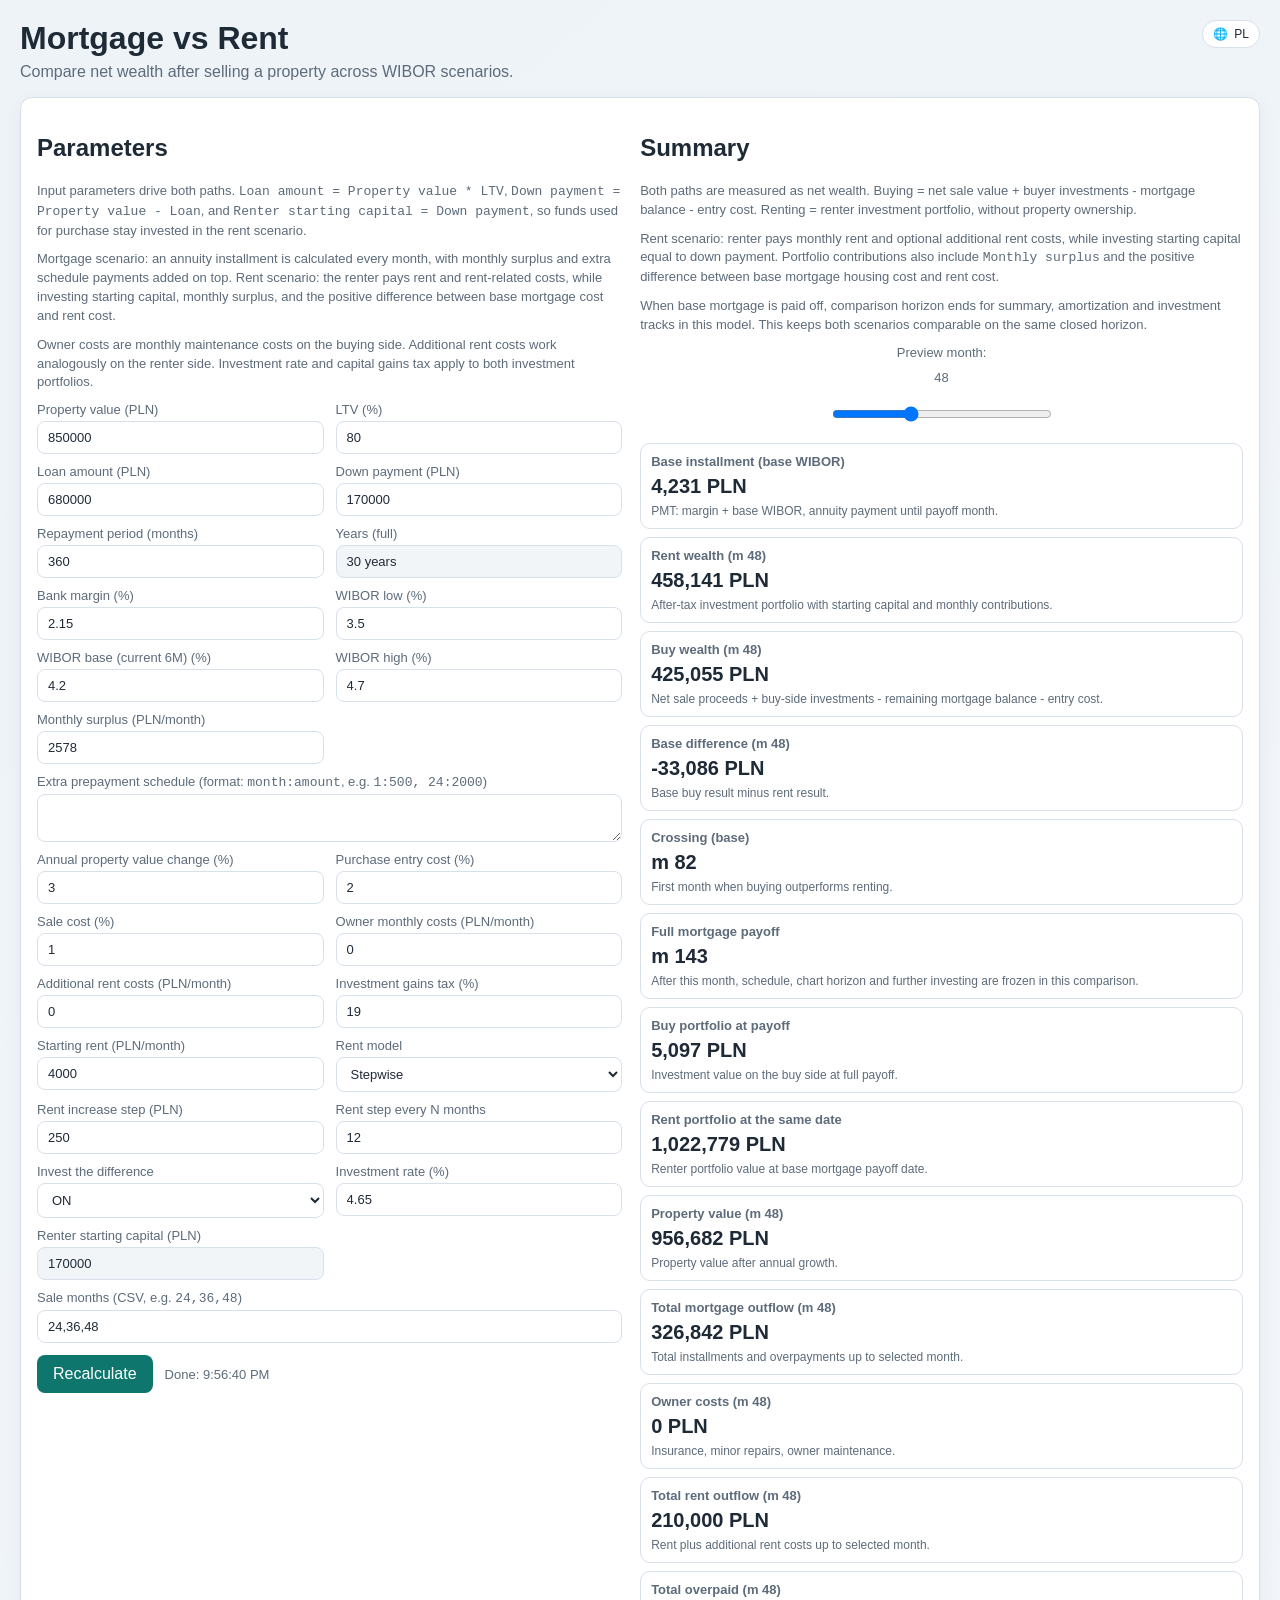
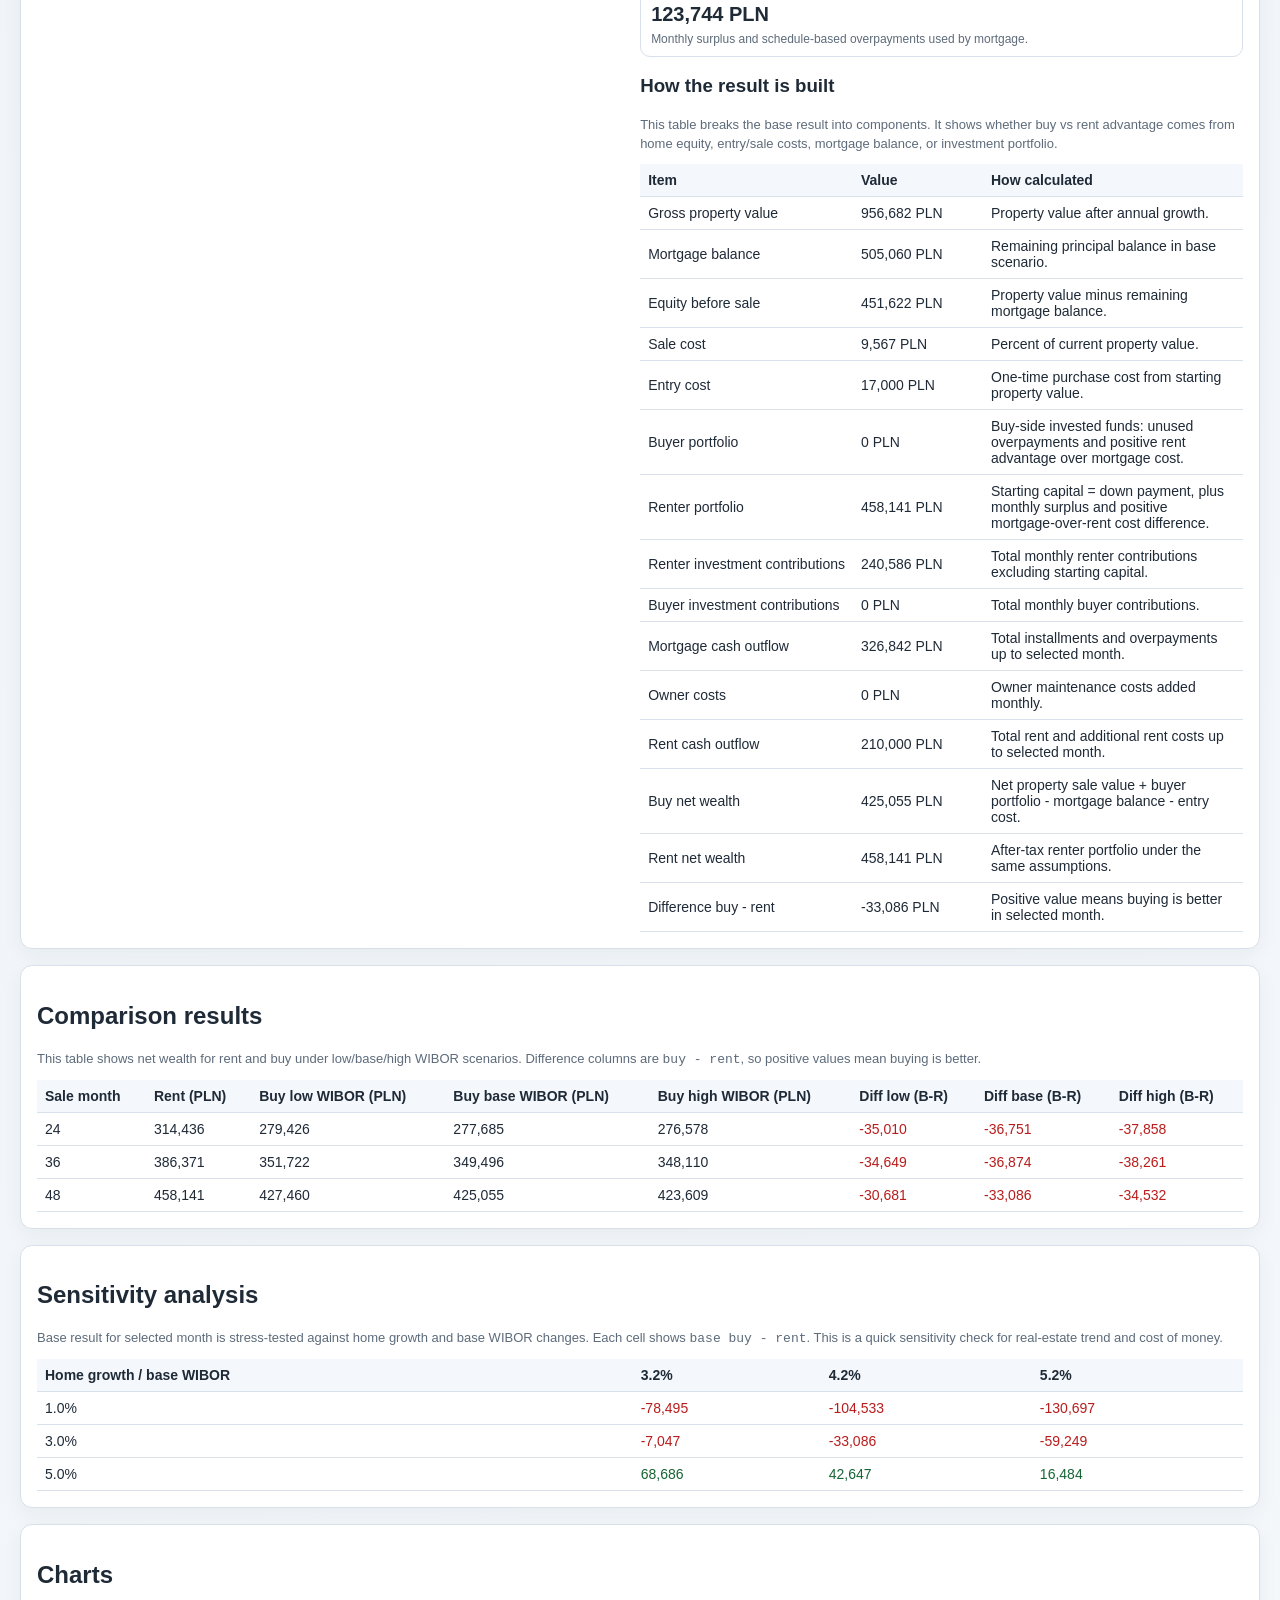
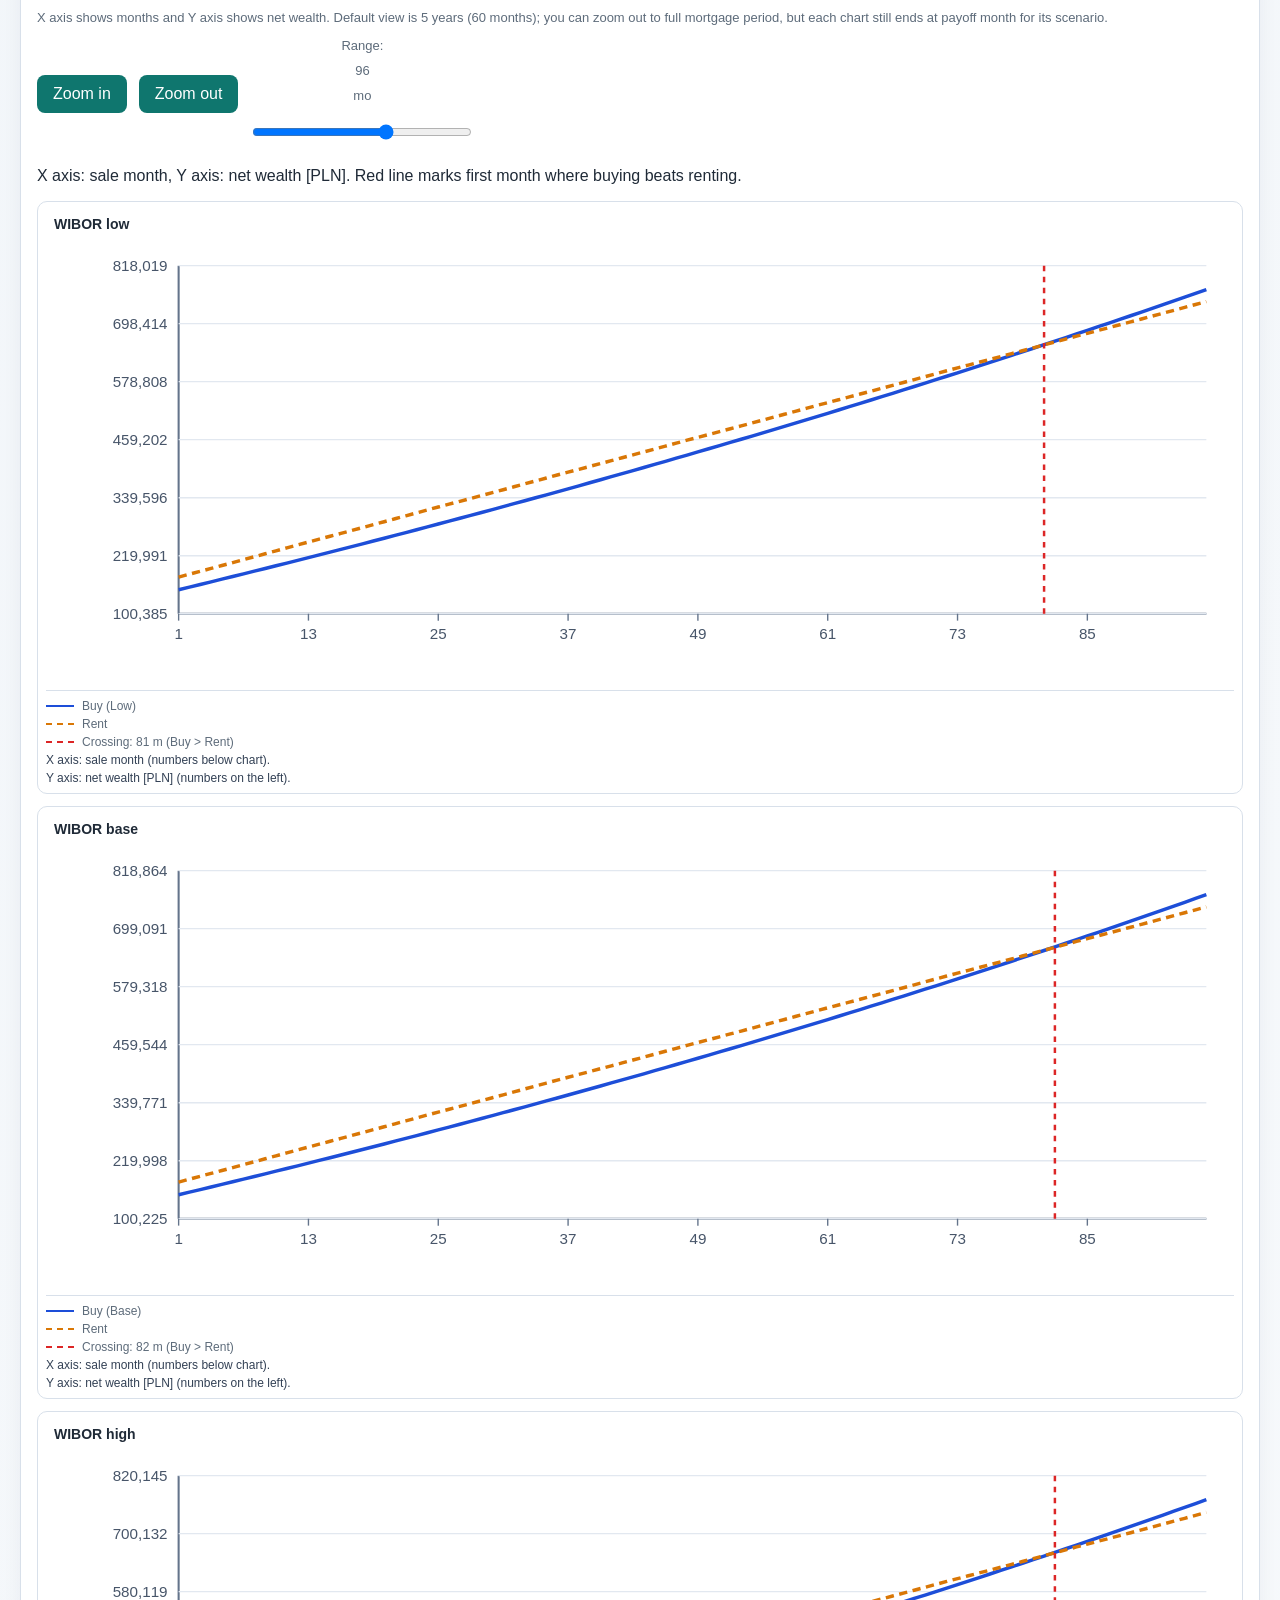
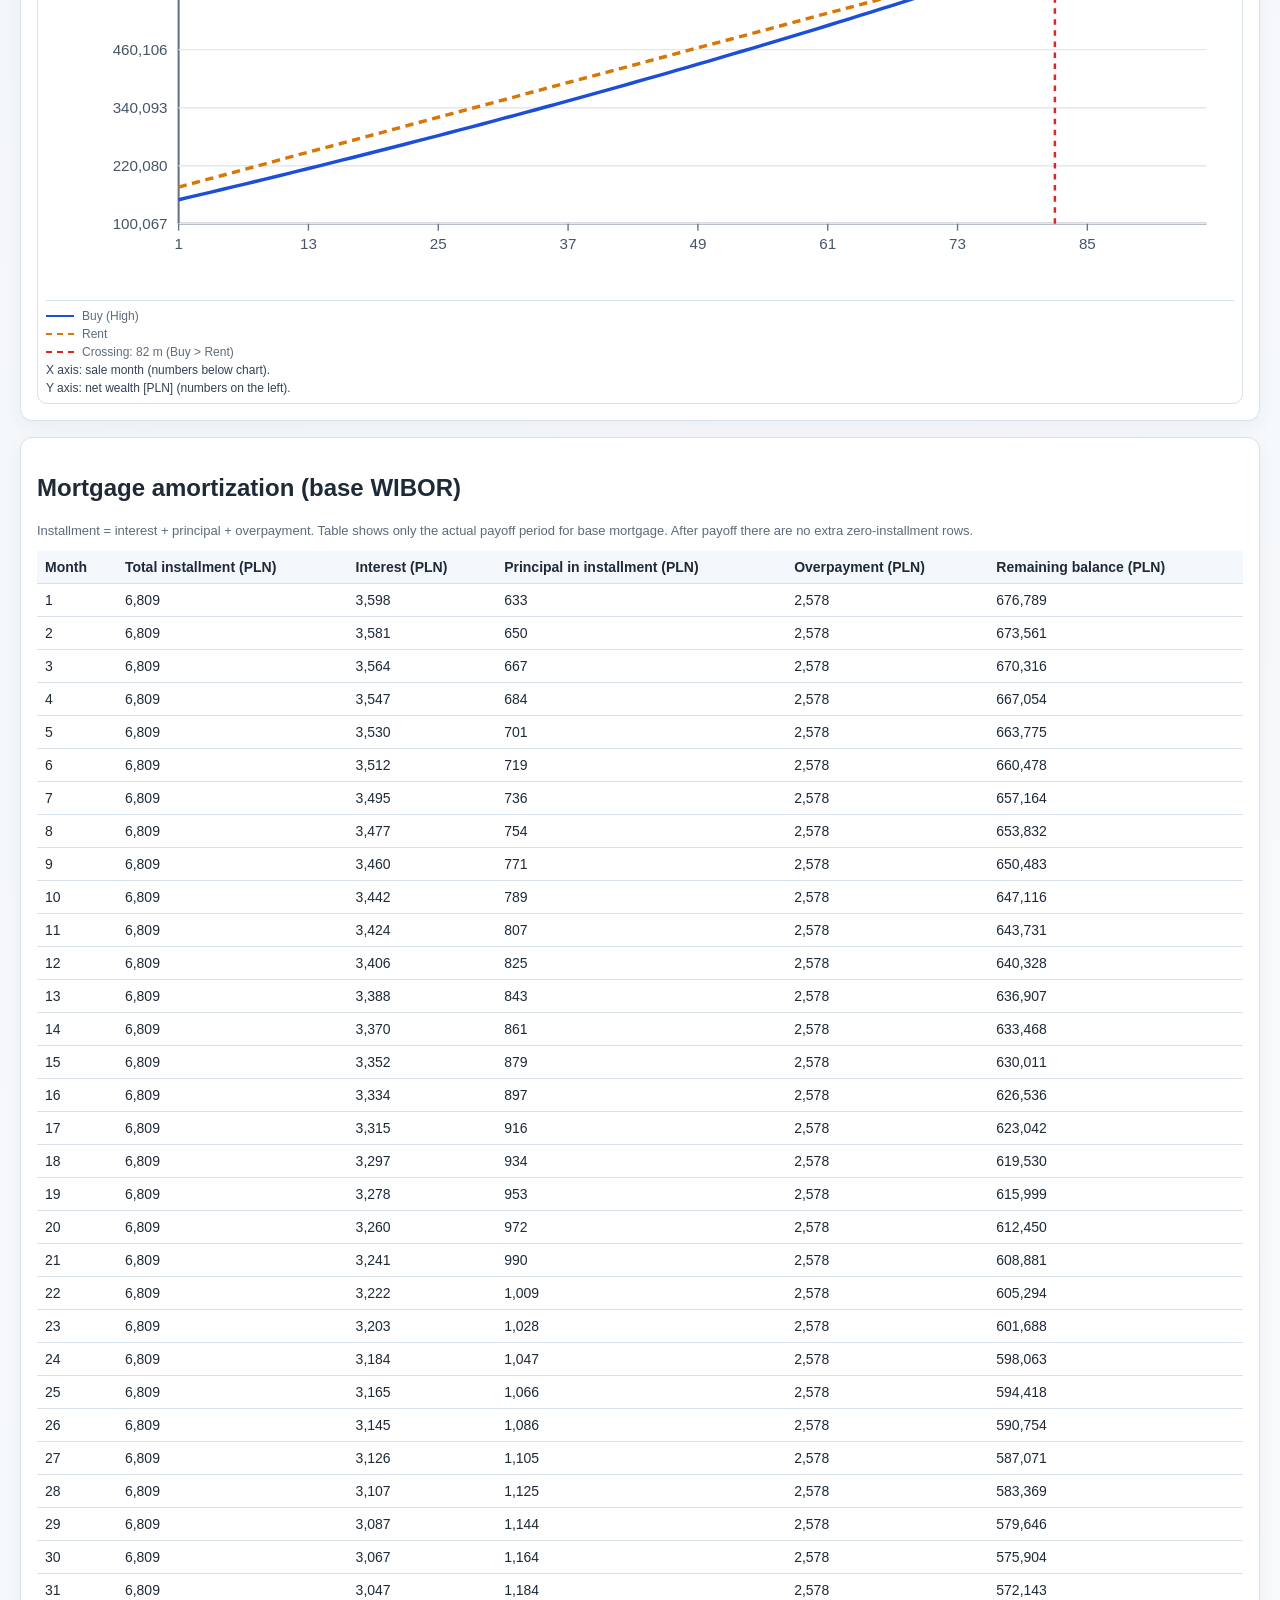
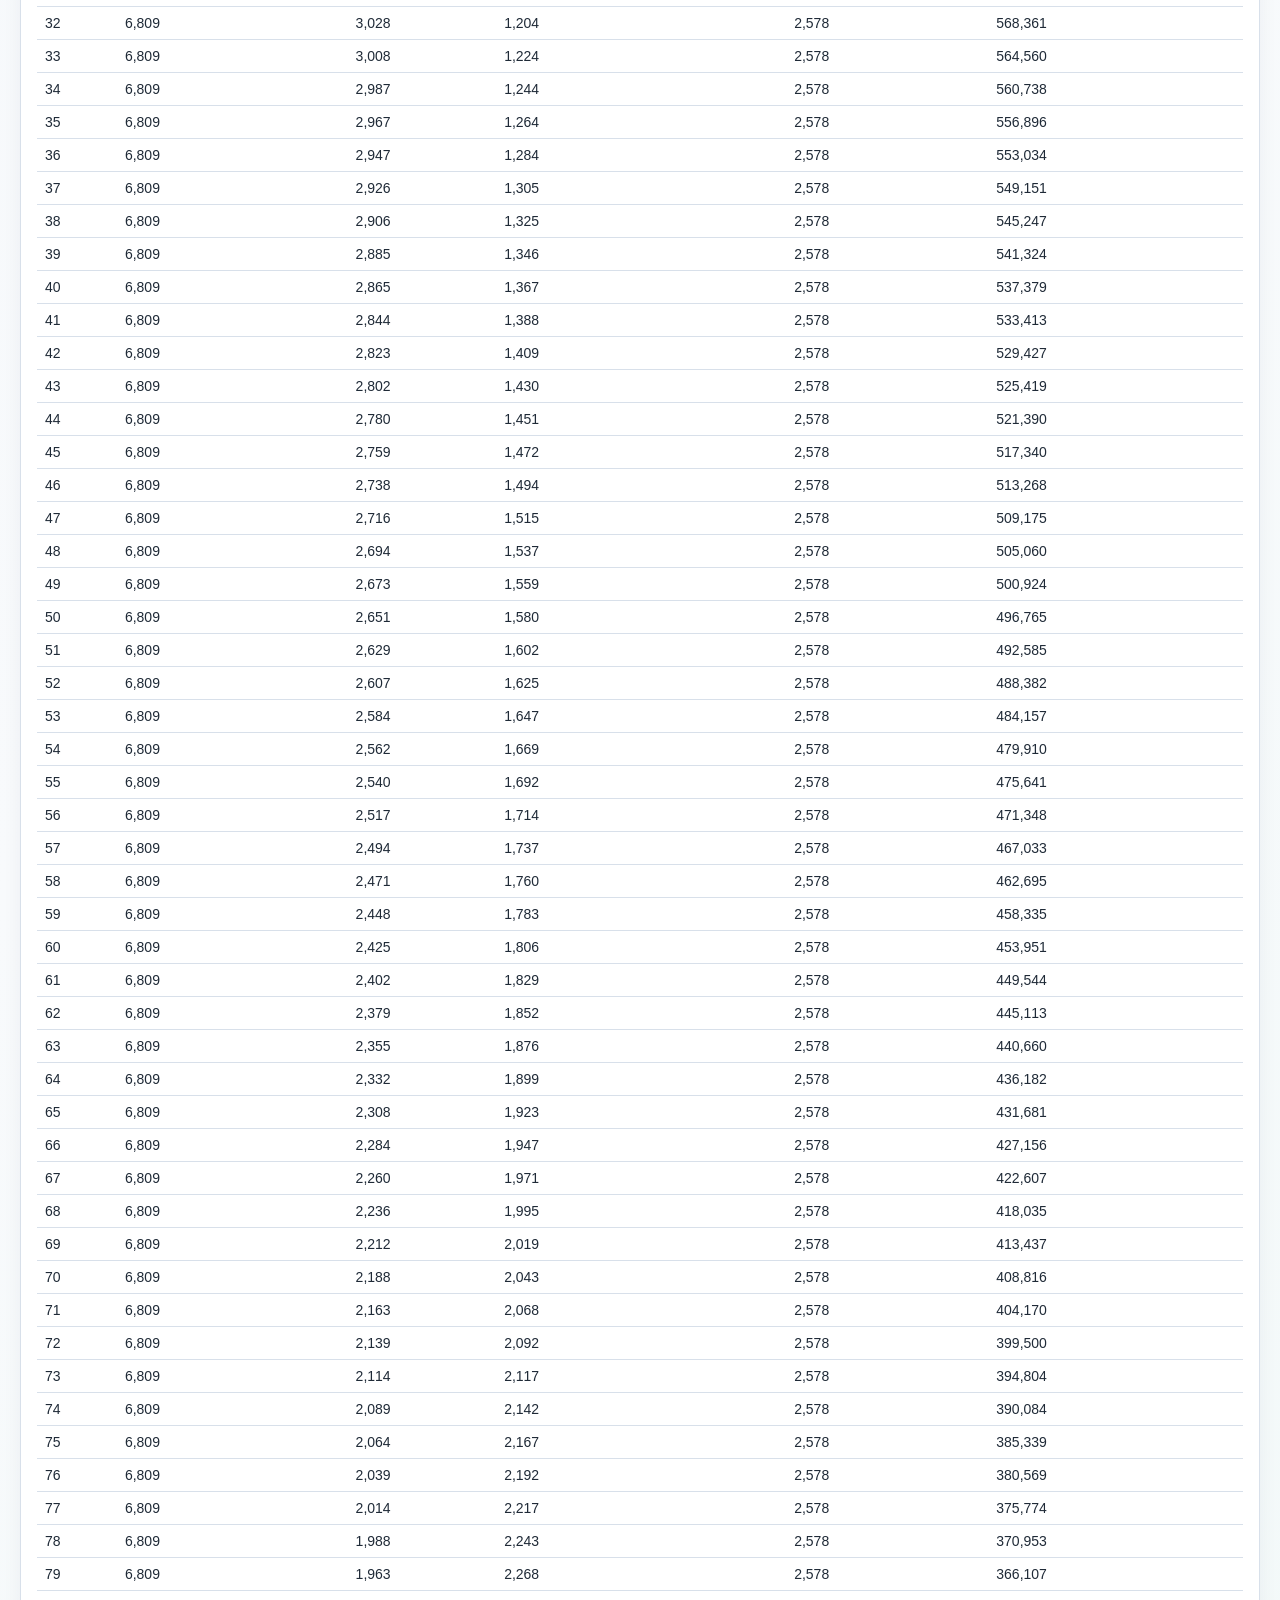
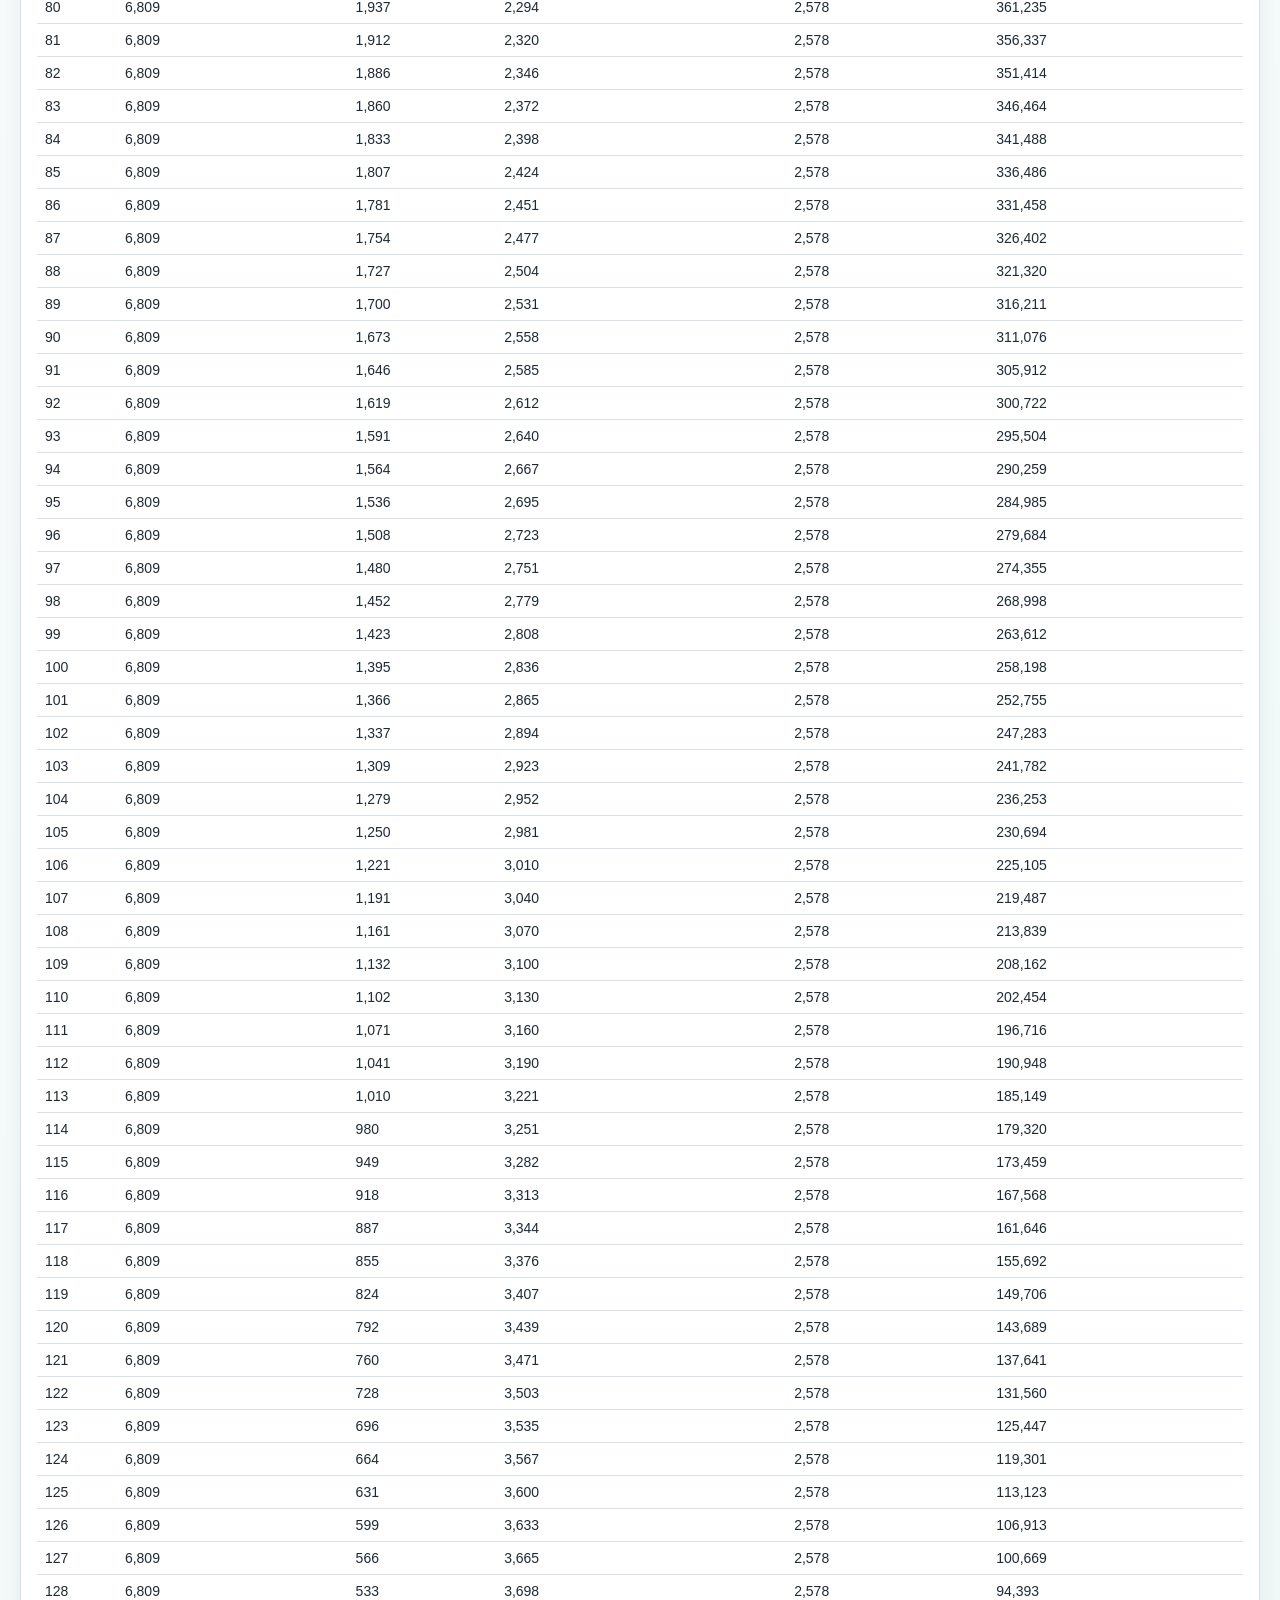
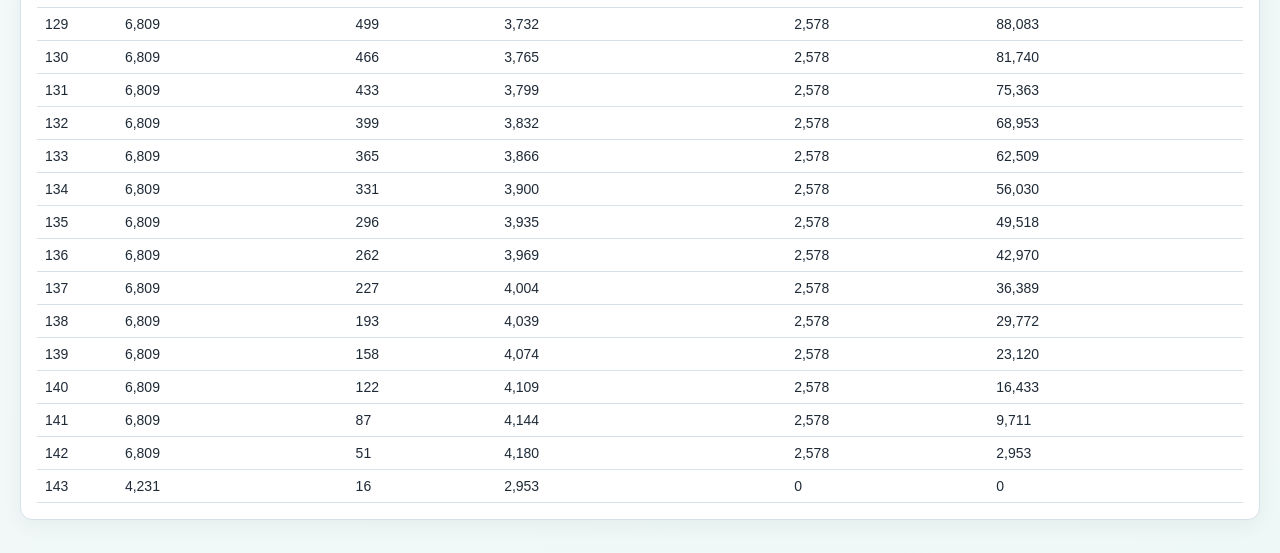
==== commit a847d71d: "Translate application to Polish and update HTML structure; add localization support in JavaScript fo" ====
--- a/index.html
+++ b/index.html
@@ -1,18 +1,194 @@
 ﻿<!doctype html>
-<html lang="en">
+<html lang="pl">
 <head>
   <meta charset="UTF-8" />
   <meta name="viewport" content="width=device-width, initial-scale=1.0" />
-  <title>Mortgage vs Rent</title>
+  <title data-i18n="meta.title">Kredyt vs Wynajem</title>
+  <link rel="stylesheet" href="styles.css" />
 </head>
 <body>
-  <script>
-    (function () {
-      var saved = localStorage.getItem("appLang");
-      var browser = (navigator.language || "en").toLowerCase();
-      var lang = saved || (browser.startsWith("pl") ? "pl" : "en");
-      window.location.replace(lang === "pl" ? "app.pl.html" : "app.en.html");
-    })();
-  </script>
+  <main class="app">
+    <header class="hero">
+      <h1 data-i18n="hero.title">Kredyt vs Wynajem</h1>
+      <p data-i18n="hero.subtitle">Porownanie majatku netto po sprzedazy mieszkania dla scenariuszy WIBOR.</p>
+      <button id="langSwitch" class="lang-switch" type="button" aria-label="Switch language">
+        <span aria-hidden="true">🌐</span>
+        <span id="langSwitchText">EN</span>
+      </button>
+    </header>
+
+    <section class="panel grid-two">
+      <div>
+        <h2 data-i18n="section.params">Parametry</h2>
+        <p class="explain" data-i18n="params.explain1">Parametry wejsciowe steruja obiema sciezkami. <code>Kwota kredytu = Wartosc * LTV</code>, <code>Wklad = Wartosc - Kredyt</code>, a <code>Kapital startowy najemcy = Wklad wlasny</code>, czyli srodki uzyte na zakup w scenariuszu najmu zostaja na starcie w portfelu inwestycyjnym.</p>
+        <p class="explain" data-i18n="params.explain2">Scenariusz kredytu: co miesiac liczona jest rata annuitetowa, do ktorej moga dojsc miesieczne nadwyzki finansowe i dodatkowe nadplaty z harmonogramu. Scenariusz najmu: najemca placi czynsz i koszty najmu, a inwestuje kapital startowy, miesieczne nadwyzki oraz dodatnia roznice miedzy kosztem kredytu bazowego a kosztem najmu.</p>
+        <p class="explain" data-i18n="params.explain3">Koszty wlasciciela to miesieczne koszty utrzymania po stronie kupujacego. Dodatkowe koszty najmu dzialaja analogicznie po stronie najemcy. Stopa inwestycji oraz podatek od zyskow dotycza obu portfeli inwestycyjnych.</p>
+        <div class="form-grid">
+          <label><span data-i18n="form.propertyValue">Wartosc nieruchomosci (PLN)</span><input id="propertyValue" type="number" value="850000" /></label>
+          <label><span data-i18n="form.ltv">LTV (%)</span><input id="ltv" type="number" value="80" min="0" max="100" step="0.1" /></label>
+          <label><span data-i18n="form.loanAmount">Kwota kredytu (PLN)</span><input id="loanAmount" type="number" value="749700" readonly /></label>
+          <label><span data-i18n="form.downPayment">Wklad wlasny (PLN)</span><input id="downPayment" type="number" value="100300" readonly /></label>
+
+          <label><span data-i18n="form.termMonths">Okres splaty (miesiace)</span><input id="termMonths" type="number" value="360" min="1" max="360" /></label>
+          <label class="readonly"><span data-i18n="form.termYears">Lata (pelne)</span><input id="termYearsInfo" type="text" value="30 lat" readonly /></label>
+
+          <label><span data-i18n="form.margin">Marza (%)</span><input id="margin" type="number" value="2.15" step="0.01" /></label>
+          <label><span data-i18n="form.wiborLow">WIBOR niski (%)</span><input id="wiborLow" type="number" value="3.5" step="0.01" /></label>
+          <label><span data-i18n="form.wiborBase">WIBOR bazowy (aktualny 6M) (%)</span><input id="wiborBase" type="number" value="4.2" step="0.01" /></label>
+          <label><span data-i18n="form.wiborHigh">WIBOR wysoki (%)</span><input id="wiborHigh" type="number" value="4.7" step="0.01" /></label>
+
+          <label><span data-i18n="form.monthlySurplus">Nadwyzki finansowe (PLN/mc)</span><input id="monthlySurplus" type="number" value="2578" min="0" /></label>
+
+          <label class="full"><span data-i18n="form.overpaySchedule">Harmonogram dodatkowych nadplat (format: <code>miesiac:kwota</code>, np. <code>1:500, 24:2000</code>)</span>
+            <textarea id="overpaySchedule" rows="2"></textarea>
+          </label>
+
+          <label><span data-i18n="form.homeGrowth">Roczna zmiana wartosci mieszkania (%)</span><input id="homeGrowth" type="number" value="3" step="0.01" /></label>
+          <label><span data-i18n="form.entryCost">Koszt wejscia w zakup (%)</span><input id="entryCost" type="number" value="2" step="0.01" /></label>
+          <label><span data-i18n="form.saleCost">Koszt sprzedazy (%)</span><input id="saleCost" type="number" value="1" step="0.01" /></label>
+          <label><span data-i18n="form.ownerMonthlyCosts">Koszty wlasciciela (PLN/mc)</span><input id="ownerMonthlyCosts" type="number" value="0" min="0" /></label>
+          <label><span data-i18n="form.renterMonthlyExtras">Dodatkowe koszty najmu (PLN/mc)</span><input id="renterMonthlyExtras" type="number" value="0" min="0" /></label>
+          <label><span data-i18n="form.investmentTaxRate">Podatek od zyskow inwestycji (%)</span><input id="investmentTaxRate" type="number" value="19" min="0" max="100" step="0.01" /></label>
+
+          <label><span data-i18n="form.rentStart">Najem startowy (PLN/mc)</span><input id="rentStart" type="number" value="4000" /></label>
+          <label><span data-i18n="form.rentMode">Model najmu</span>
+            <select id="rentMode">
+              <option value="fixed" data-i18n="form.rentModeFixed">Staly</option>
+              <option value="step" selected data-i18n="form.rentModeStep">Skokowy</option>
+            </select>
+          </label>
+          <label><span data-i18n="form.rentStep">Skok najmu (PLN)</span><input id="rentStep" type="number" value="250" min="0" /></label>
+          <label><span data-i18n="form.rentStepInterval">Skok najmu co ile miesiecy</span><input id="rentStepInterval" type="number" value="12" min="1" /></label>
+
+          <label><span data-i18n="form.investMode">Inwestowanie roznicy</span>
+            <select id="investMode">
+              <option value="on" selected>ON</option>
+              <option value="off">OFF</option>
+            </select>
+          </label>
+          <label><span data-i18n="form.investRate">Stopa inwestycji (%)</span><input id="investRate" type="number" value="4.65" step="0.01" /></label>
+          <label class="readonly"><span data-i18n="form.startingCapital">Kapital startowy najemcy (PLN)</span><input id="startingCapital" type="number" value="100300" readonly /></label>
+
+          <label class="full"><span data-i18n="form.saleMonths">Miesiace sprzedazy (CSV, np. <code>24,36,48</code>)</span>
+            <input id="saleMonths" type="text" value="24,36,48" />
+          </label>
+        </div>
+        <div class="actions">
+          <button id="recalcBtn" data-i18n="button.recalc">Przelicz</button>
+          <span id="status"></span>
+        </div>
+      </div>
+
+      <div>
+        <h2 data-i18n="section.summary">Podsumowanie</h2>
+        <p class="explain" data-i18n="summary.explain1">Obie sciezki liczymy jako majatek netto. Kupno = wartosc sprzedazy mieszkania netto + inwestycje po stronie kupujacego - saldo kredytu - koszt wejscia. Wynajem = portfel inwestycyjny najemcy, bez nieruchomosci.</p>
+        <p class="explain" data-i18n="summary.explain2">Scenariusz wynajmu: najemca placi co miesiac czynsz i ewentualne dodatkowe koszty najmu, a rownolegle inwestuje kapital startowy rowny wkladowi wlasnemu. Do portfela trafiaja tez <code>Nadwyzki finansowe</code> oraz dodatnia roznica miedzy kosztem mieszkania przy kredycie bazowym a kosztem najmu.</p>
+        <p class="explain" data-i18n="summary.explain3">Jesli kredyt bazowy zostaje splacony, konczy sie horyzont porownania dla podsumowania, harmonogramu i toru inwestowania w tym modelu. To pozwala porownywac oba scenariusze na tym samym zamknietym horyzoncie.</p>
+        <div class="summary-controls">
+          <label><span data-i18n="summary.previewMonth">Miesiac podgladu:</span> <span id="summaryMonthLabel">48</span>
+            <input id="summaryMonth" type="range" min="1" max="360" value="48" step="1" />
+          </label>
+        </div>
+        <div id="summary" class="summary"></div>
+
+        <h3 data-i18n="diagnostics.title">Jak powstal wynik</h3>
+        <p class="explain" data-i18n="diagnostics.explain">Tabela rozklada wynik bazowy na skladniki. Dzięki temu widac, czy przewaga kupna albo wynajmu wynika z equity mieszkania, kosztow wejscia, wysokosci salda kredytu czy z portfela inwestycyjnego.</p>
+        <div class="table-wrap diagnostics-wrap">
+          <table id="diagnosticsTable">
+            <thead>
+              <tr>
+                <th data-i18n="diagnostics.col.item">Element</th>
+                <th data-i18n="diagnostics.col.value">Wartosc</th>
+                <th data-i18n="diagnostics.col.how">Jak liczona</th>
+              </tr>
+            </thead>
+            <tbody></tbody>
+          </table>
+        </div>
+      </div>
+    </section>
+
+    <section class="panel">
+      <h2 data-i18n="section.results">Wyniki porownania</h2>
+      <p class="explain" data-i18n="results.explain">Tabela pokazuje majatek netto dla wynajmu oraz kupna w scenariuszach niski/bazowy/wysoki. Kolumny roznic to <code>kupno - wynajem</code>, wiec dodatnia wartosc oznacza przewage zakupu.</p>
+      <div class="table-wrap">
+        <table id="resultsTable">
+          <thead>
+            <tr>
+              <th data-i18n="results.col.month">Miesiac sprzedazy</th>
+              <th data-i18n="results.col.rent">Wynajem (PLN)</th>
+              <th data-i18n="results.col.buyLow">Kupno niski WIBOR (PLN)</th>
+              <th data-i18n="results.col.buyBase">Kupno bazowy WIBOR (PLN)</th>
+              <th data-i18n="results.col.buyHigh">Kupno wysoki WIBOR (PLN)</th>
+              <th data-i18n="results.col.diffLow">Roznica niski (K-W)</th>
+              <th data-i18n="results.col.diffBase">Roznica bazowy (K-W)</th>
+              <th data-i18n="results.col.diffHigh">Roznica wysoki (K-W)</th>
+            </tr>
+          </thead>
+          <tbody></tbody>
+        </table>
+      </div>
+    </section>
+
+    <section class="panel">
+      <h2 data-i18n="section.sensitivity">Analiza wrazliwosci</h2>
+      <p class="explain" data-i18n="sensitivity.explain">Sprawdzamy wynik bazowy dla wybranego miesiaca przy zmianie wzrostu wartosci mieszkania oraz bazowego WIBOR. W komorce widzisz roznice: <code>kupno bazowe - wynajem</code>. To szybka analiza, jak wrazliwy jest wynik na zmiane rynku nieruchomosci i kosztu pieniadza.</p>
+      <div class="table-wrap">
+        <table id="sensitivityTable">
+          <thead></thead>
+          <tbody></tbody>
+        </table>
+      </div>
+    </section>
+
+    <section class="panel">
+      <h2 data-i18n="section.charts">Wykresy</h2>
+      <p class="explain" data-i18n="charts.explain1">Na osi X sa miesiace, na osi Y majatek netto. Domyslnie widok 5 lat (60 miesiecy), mozna oddalic do pelnego okresu kredytu, ale kazdy wykres i tak konczy sie w miesiacu pelnej splaty danego scenariusza.</p>
+      <div class="zoom-bar">
+        <button id="zoomInBtn" type="button" data-i18n="charts.zoomIn">Przybliz</button>
+        <button id="zoomOutBtn" type="button" data-i18n="charts.zoomOut">Oddal</button>
+        <label><span data-i18n="charts.range">Zakres:</span> <span id="viewMonthsLabel">60</span> <span data-i18n="charts.monthShort">m-cy</span>
+          <input id="viewMonths" type="range" min="12" max="360" value="60" step="12" />
+        </label>
+      </div>
+      <p data-i18n="charts.explain2">Os X: miesiac sprzedazy, os Y: majatek netto [PLN]. Czerwona linia oznacza pierwszy miesiac, gdy kupno &gt; wynajem.</p>
+      <div class="chart-grid">
+        <div class="chart-card">
+          <h3 data-i18n="charts.low">WIBOR niski</h3>
+          <div id="chartLow"></div>
+        </div>
+        <div class="chart-card">
+          <h3 data-i18n="charts.base">WIBOR bazowy</h3>
+          <div id="chartBase"></div>
+        </div>
+        <div class="chart-card">
+          <h3 data-i18n="charts.high">WIBOR wysoki</h3>
+          <div id="chartHigh"></div>
+        </div>
+      </div>
+    </section>
+
+    <section class="panel">
+      <h2 data-i18n="section.amortization">Harmonogram kredytu (WIBOR bazowy)</h2>
+      <p class="explain" data-i18n="amortization.explain">Rata = odsetki + kapital + nadplata. Tabela pokazuje wylacznie realny okres splaty kredytu bazowego. Po splacie nie ma juz kolejnych wierszy z zerowymi ratami.</p>
+      <div class="table-wrap">
+        <table id="amortizationTable">
+          <thead>
+            <tr>
+              <th data-i18n="amortization.col.month">Miesiac</th>
+              <th data-i18n="amortization.col.total">Rata calkowita (PLN)</th>
+              <th data-i18n="amortization.col.interest">Odsetki (PLN)</th>
+              <th data-i18n="amortization.col.principal">Kapital w racie (PLN)</th>
+              <th data-i18n="amortization.col.overpay">Nadplata (PLN)</th>
+              <th data-i18n="amortization.col.balance">Pozostalo do splaty (PLN)</th>
+            </tr>
+          </thead>
+          <tbody></tbody>
+        </table>
+      </div>
+    </section>
+  </main>
+
+  <script src="app.js"></script>
 </body>
 </html>
--- a/styles.css
+++ b/styles.css
@@ -0,0 +1,287 @@
+﻿:root {
+  --bg: #f7f9fc;
+  --panel: #ffffff;
+  --ink: #1f2a37;
+  --muted: #5d6b7a;
+  --line: #d8e0ea;
+  --accent: #0f766e;
+  --danger: #b91c1c;
+}
+
+* { box-sizing: border-box; }
+
+body {
+  margin: 0;
+  font-family: "Segoe UI", Tahoma, sans-serif;
+  background: linear-gradient(140deg, #eef3f8 0%, #f8fafc 65%, #eef8f6 100%);
+  color: var(--ink);
+}
+
+.app {
+  max-width: 1360px;
+  margin: 0 auto;
+  padding: 20px;
+}
+
+.hero h1 { margin: 0 0 6px; }
+.hero p { margin: 0 0 16px; color: var(--muted); }
+
+.panel {
+  background: var(--panel);
+  border: 1px solid var(--line);
+  border-radius: 12px;
+  padding: 16px;
+  margin-bottom: 16px;
+  box-shadow: 0 6px 20px rgba(20, 35, 50, 0.05);
+}
+
+.explain {
+  margin: 0 0 10px;
+  font-size: 13px;
+  color: var(--muted);
+  line-height: 1.45;
+}
+
+.grid-two {
+  display: grid;
+  grid-template-columns: 2fr 1fr;
+  gap: 18px;
+}
+
+.form-grid {
+  display: grid;
+  grid-template-columns: repeat(2, minmax(180px, 1fr));
+  gap: 10px 12px;
+}
+
+label {
+  display: flex;
+  flex-direction: column;
+  font-size: 13px;
+  color: var(--muted);
+  gap: 4px;
+}
+
+label.full { grid-column: 1 / -1; }
+label.readonly input { background: #f2f5f8; }
+
+input, select, textarea, button {
+  font: inherit;
+}
+
+input, select, textarea {
+  border: 1px solid var(--line);
+  border-radius: 8px;
+  padding: 8px 10px;
+  color: var(--ink);
+  background: #fff;
+}
+
+textarea { resize: vertical; }
+
+.actions {
+  margin-top: 12px;
+  display: flex;
+  align-items: center;
+  gap: 12px;
+}
+
+button {
+  border: 0;
+  border-radius: 8px;
+  padding: 10px 16px;
+  background: var(--accent);
+  color: #fff;
+  cursor: pointer;
+}
+
+#status {
+  color: var(--muted);
+  font-size: 13px;
+}
+
+.summary {
+  display: grid;
+  gap: 8px;
+  grid-template-columns: 1fr;
+  margin-bottom: 12px;
+}
+
+.summary-controls {
+  margin-bottom: 10px;
+}
+
+.summary-controls label,
+.zoom-bar label {
+  display: flex;
+  align-items: center;
+  gap: 10px;
+  flex-wrap: wrap;
+}
+
+.summary-controls input[type="range"],
+.zoom-bar input[type="range"] {
+  width: 220px;
+}
+
+.kpi {
+  border: 1px solid var(--line);
+  border-radius: 10px;
+  padding: 10px;
+}
+
+.kpi h4 {
+  margin: 0 0 6px;
+  font-size: 13px;
+  color: var(--muted);
+}
+
+.kpi p {
+  margin: 0;
+  font-size: 20px;
+  font-weight: 700;
+}
+
+.kpi small {
+  display: block;
+  margin-top: 6px;
+  color: var(--muted);
+  font-size: 12px;
+}
+
+.table-wrap {
+  overflow-x: auto;
+}
+
+.diagnostics-wrap td:nth-child(1) {
+  min-width: 180px;
+}
+
+.diagnostics-wrap td:nth-child(2),
+.diagnostics-wrap th:nth-child(2) {
+  min-width: 130px;
+}
+
+.diagnostics-wrap td:nth-child(3) {
+  white-space: normal;
+  min-width: 260px;
+}
+
+table {
+  width: 100%;
+  border-collapse: collapse;
+  font-size: 14px;
+}
+
+th, td {
+  border-bottom: 1px solid var(--line);
+  text-align: left;
+  padding: 8px;
+  white-space: nowrap;
+}
+
+th {
+  background: #f4f7fb;
+}
+
+.positive { color: #166534; }
+.negative { color: var(--danger); }
+
+.zoom-bar {
+  display: flex;
+  flex-wrap: wrap;
+  gap: 8px 12px;
+  align-items: center;
+  margin-bottom: 8px;
+}
+
+.chart-grid {
+  display: grid;
+  grid-template-columns: 1fr;
+  gap: 12px;
+}
+
+.chart-card {
+  border: 1px solid var(--line);
+  border-radius: 10px;
+  padding: 8px;
+  background: #fff;
+}
+
+.chart-card h3 {
+  margin: 6px 8px;
+  font-size: 14px;
+}
+
+svg {
+  width: 100%;
+  height: auto;
+  display: block;
+}
+
+@media (max-width: 980px) {
+  .grid-two { grid-template-columns: 1fr; }
+  .form-grid { grid-template-columns: 1fr; }
+}
+.chart-legend-out {
+  margin-top: 10px;
+  border-top: 1px solid var(--line);
+  padding-top: 8px;
+  display: grid;
+  gap: 4px;
+  font-size: 12px;
+  color: var(--muted);
+}
+
+.legend-row {
+  display: flex;
+  align-items: center;
+  gap: 8px;
+}
+
+.legend-line {
+  display: inline-block;
+  width: 28px;
+  height: 0;
+  border-top: 2px solid #64748b;
+}
+
+.legend-line.buy {
+  border-top-color: #1d4ed8;
+}
+
+.legend-line.rent {
+  border-top-color: #d97706;
+  border-top-style: dashed;
+}
+
+.legend-line.cross {
+  border-top-color: #dc2626;
+  border-top-style: dashed;
+}
+
+.legend-note {
+  color: #334155;
+}
+.hero {
+  position: relative;
+}
+
+.lang-switch {
+  position: absolute;
+  right: 0;
+  top: 0;
+  border: 1px solid var(--line);
+  background: #ffffff;
+  color: #1f2937;
+  padding: 6px 10px;
+  border-radius: 20px;
+  font-size: 12px;
+  display: inline-flex;
+  align-items: center;
+  gap: 6px;
+}
+
+.lang-switch:hover {
+  background: #f8fafc;
+}
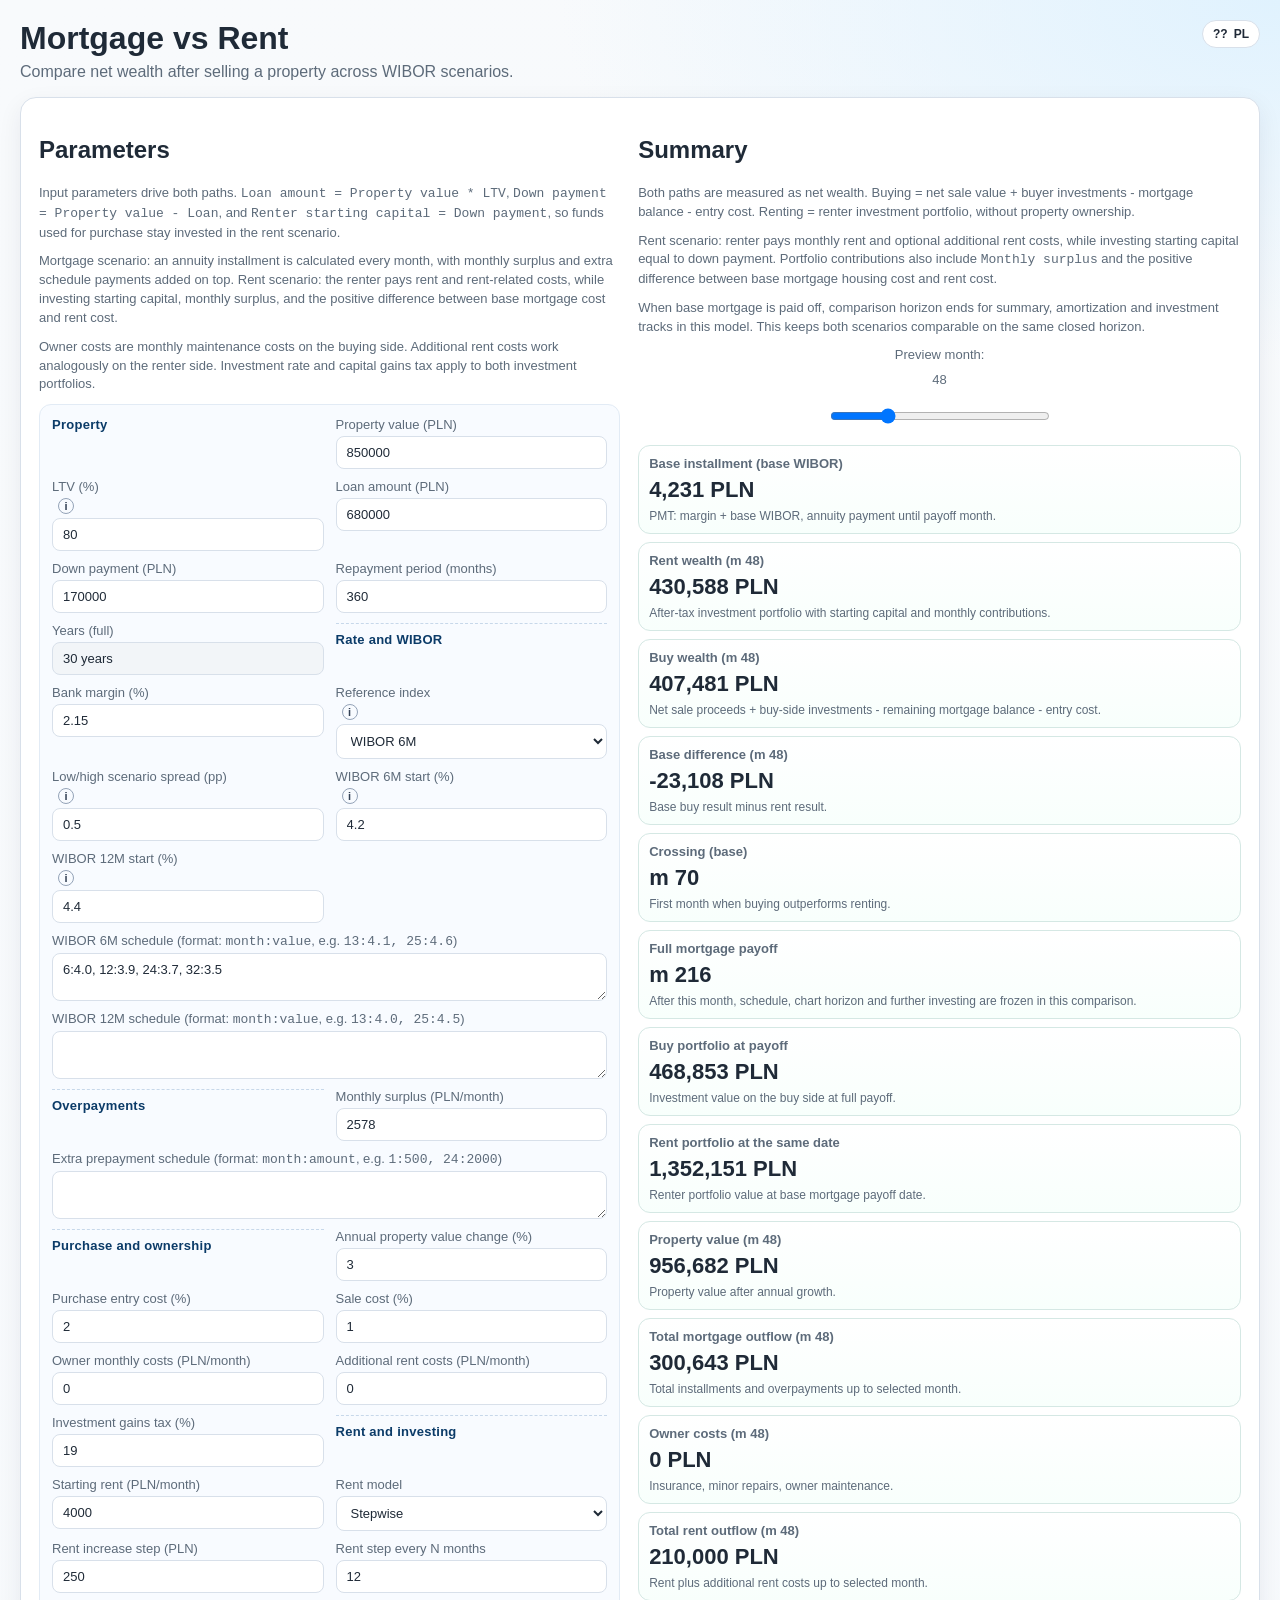
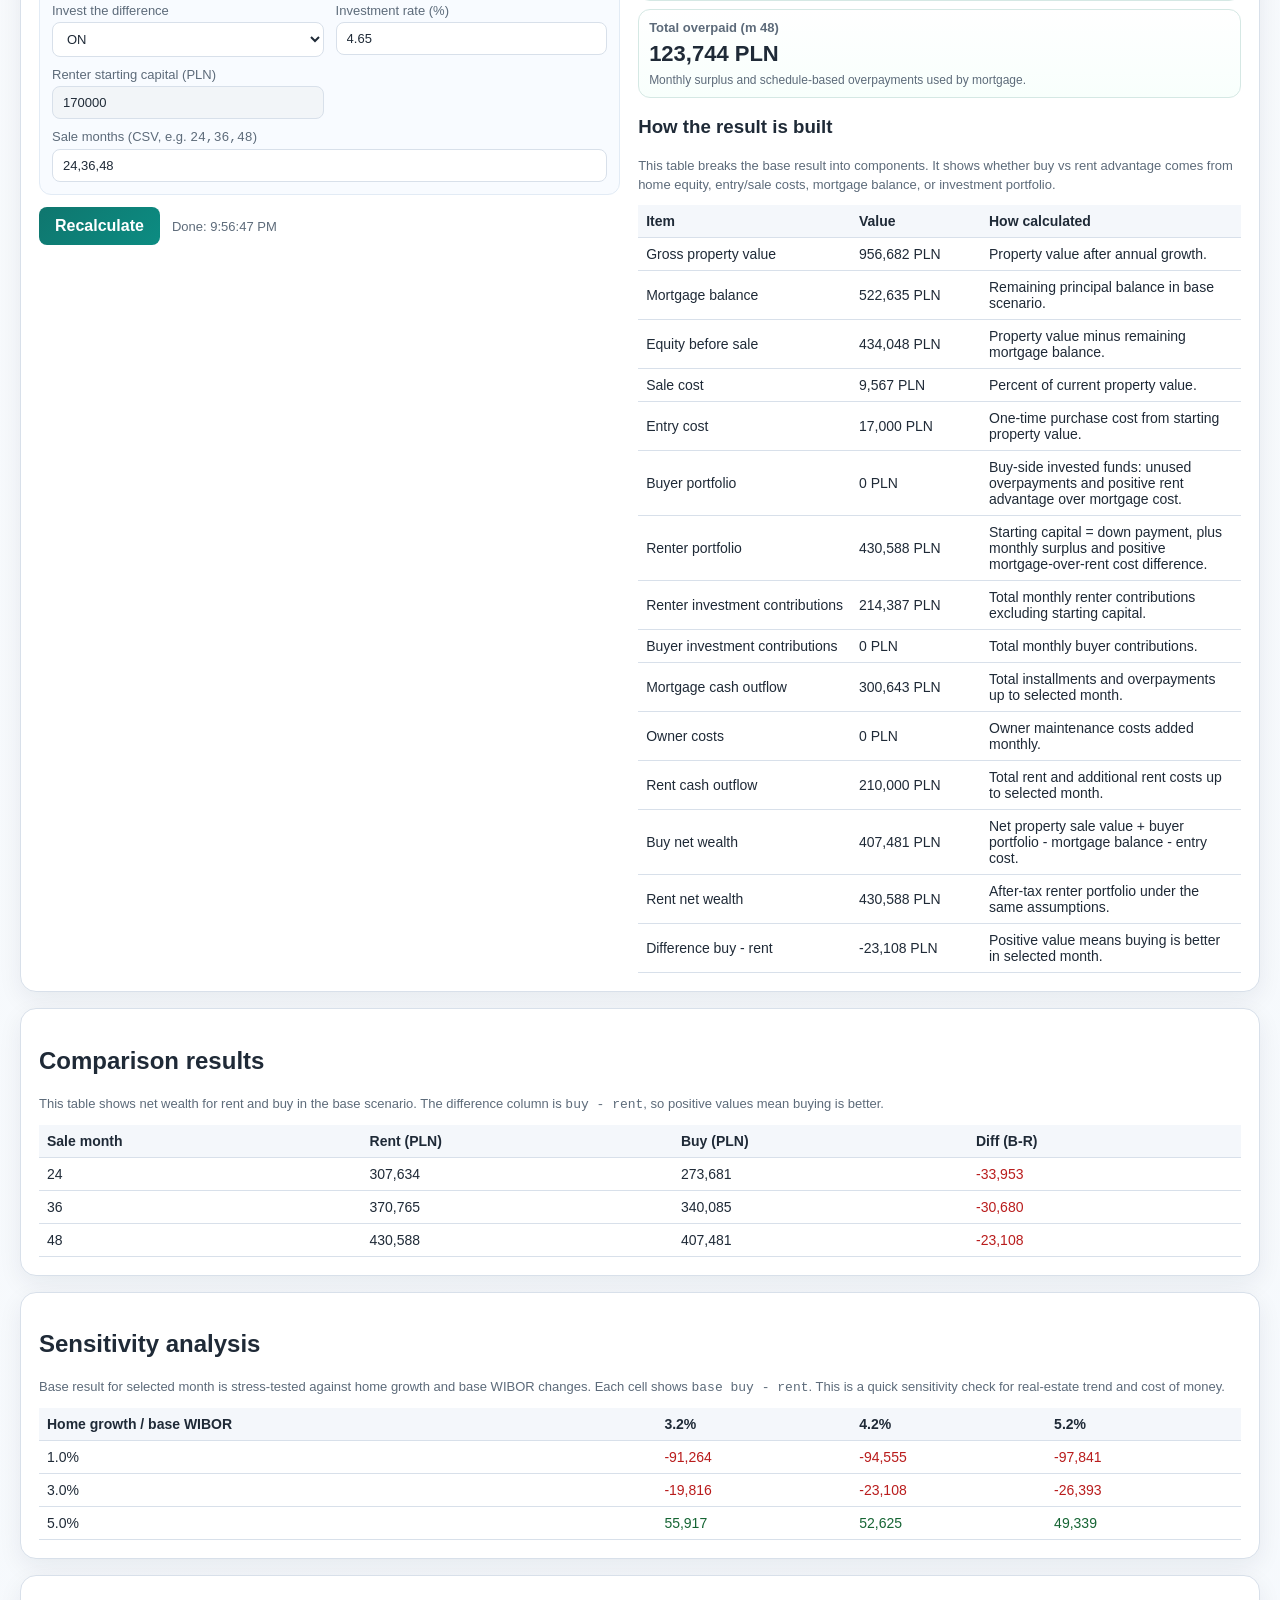
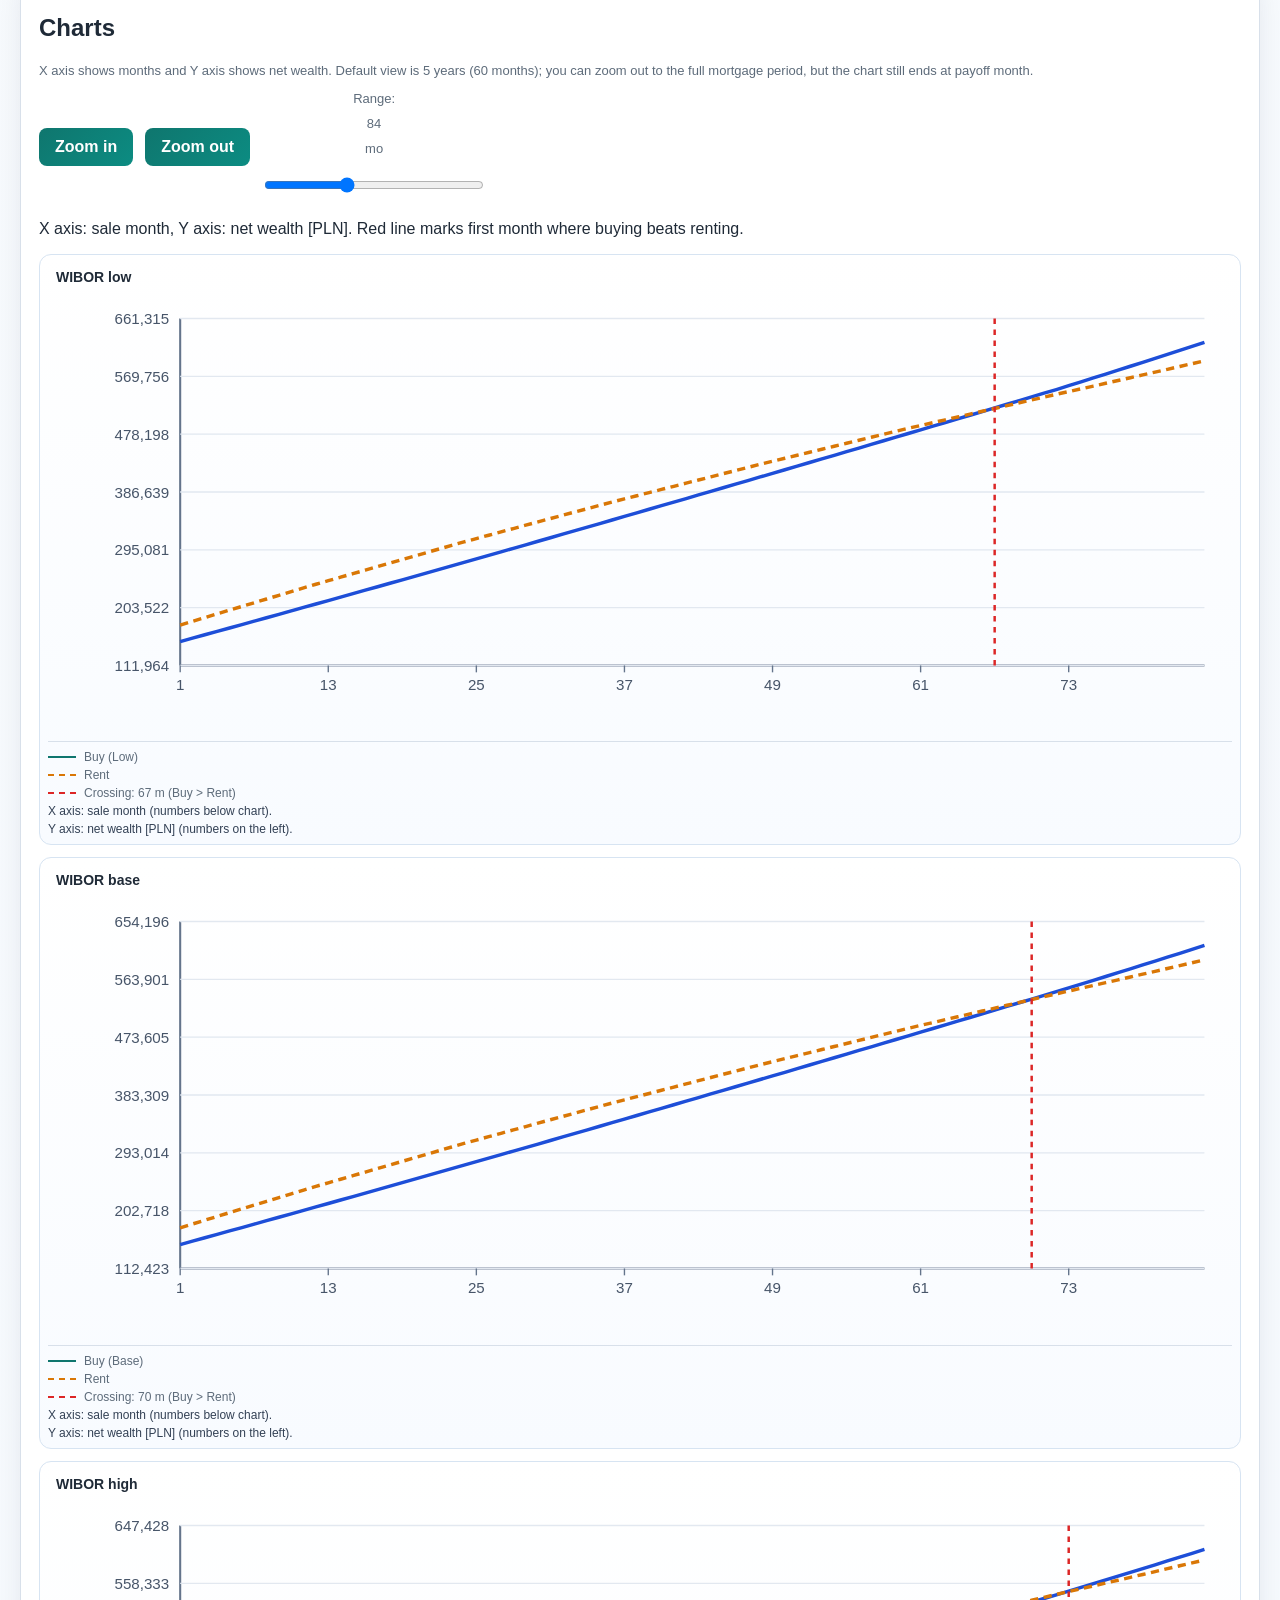
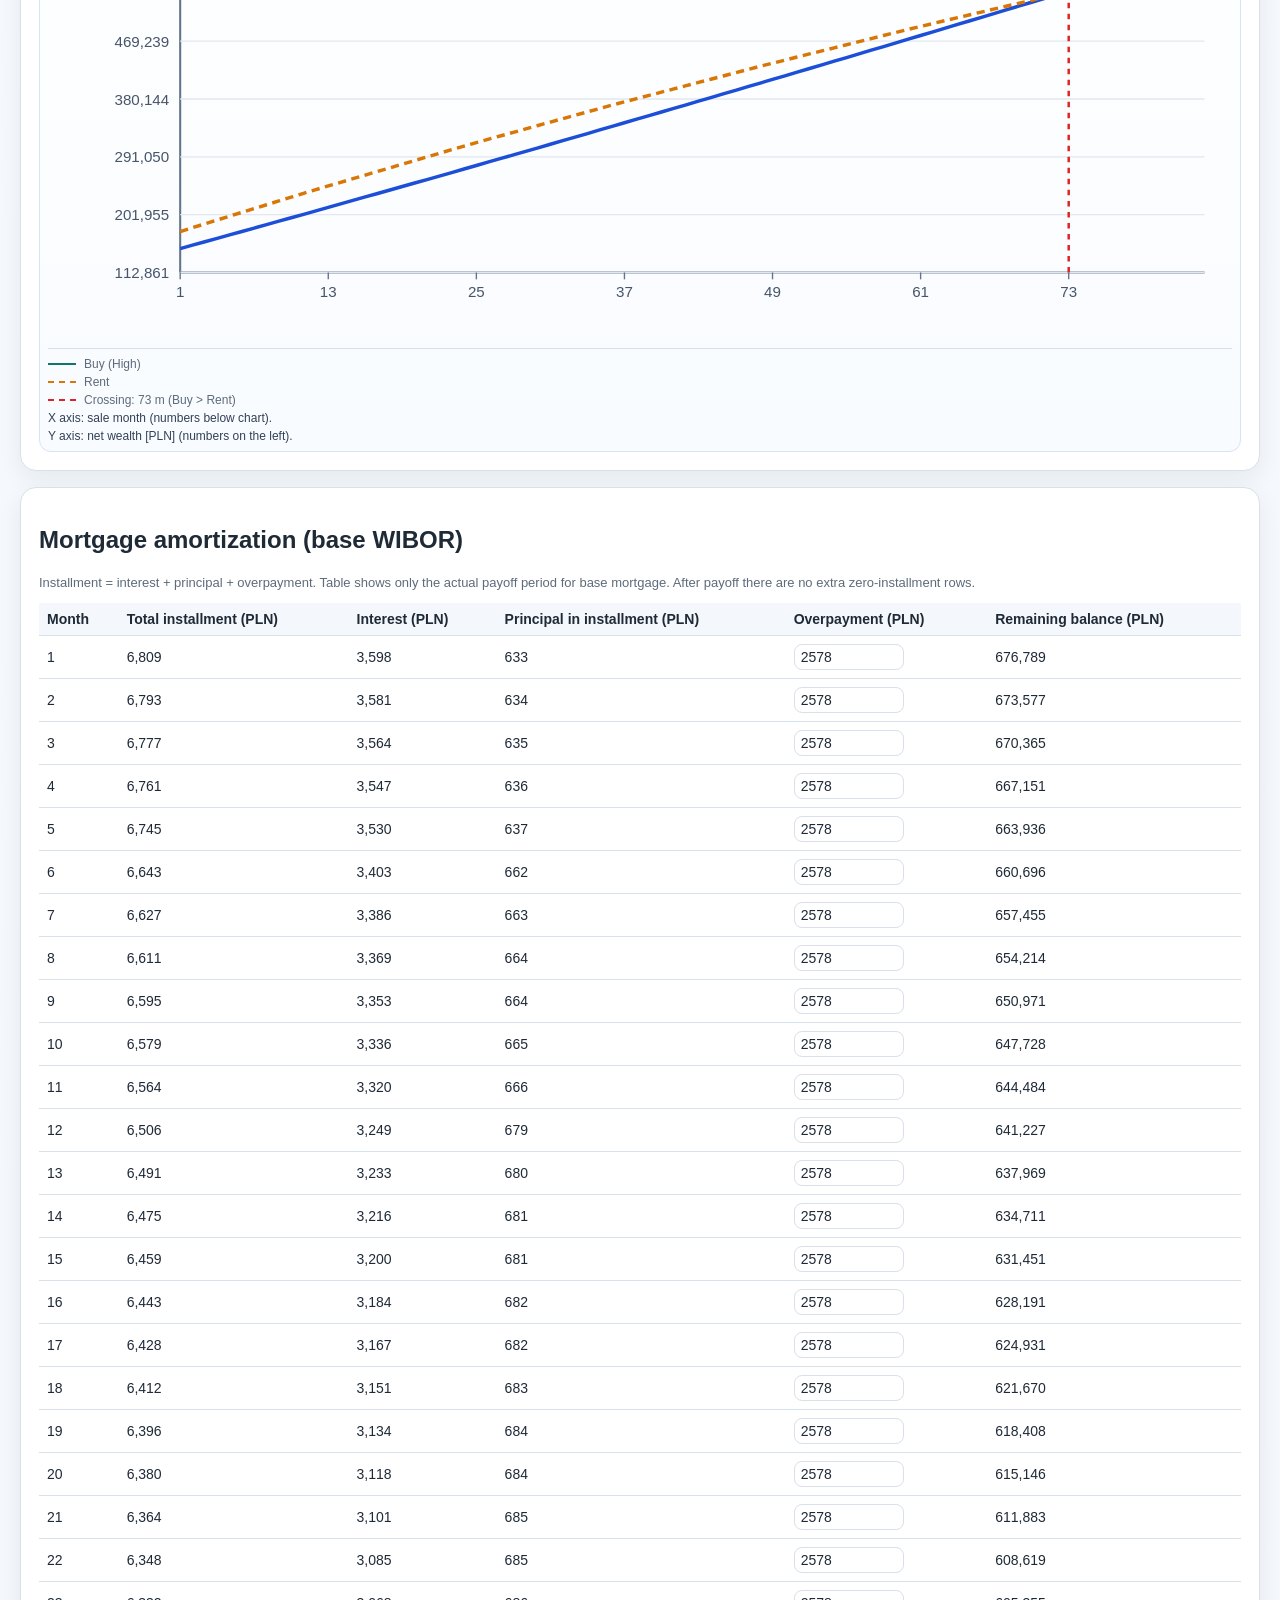
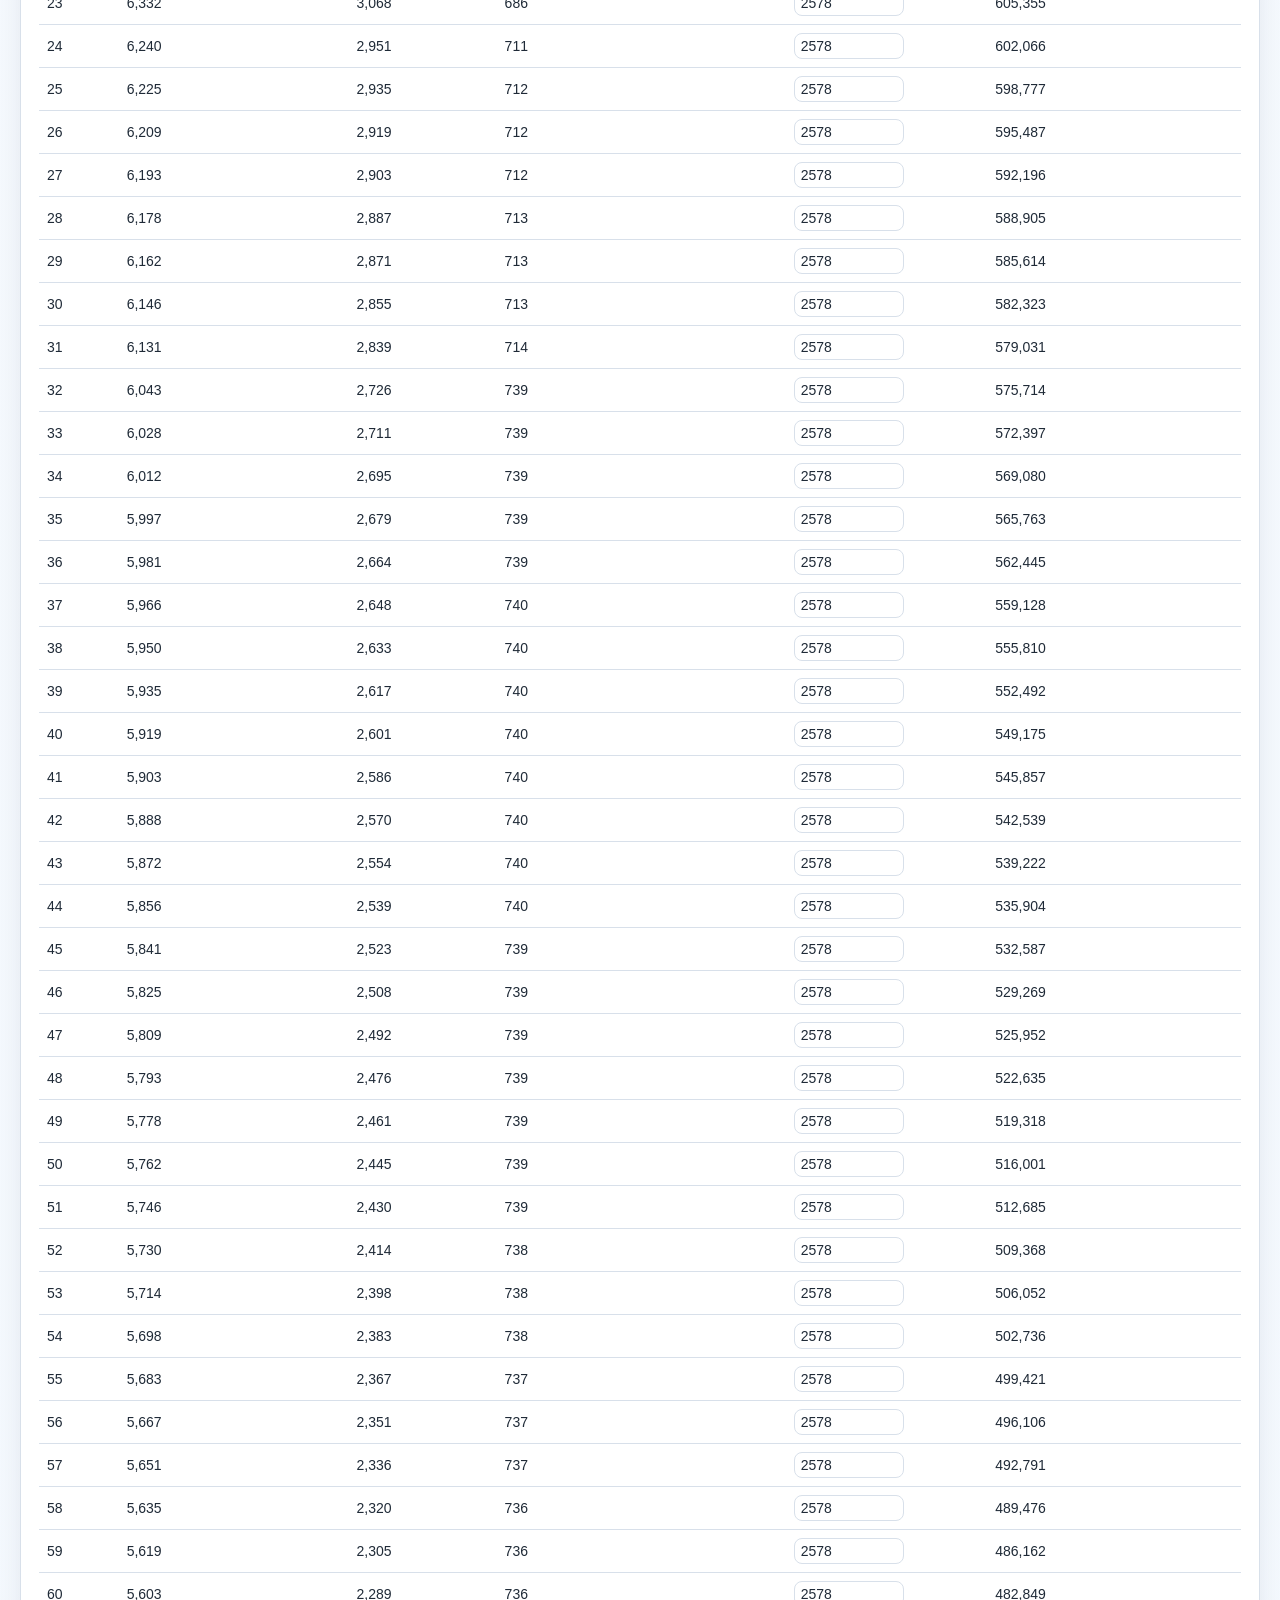
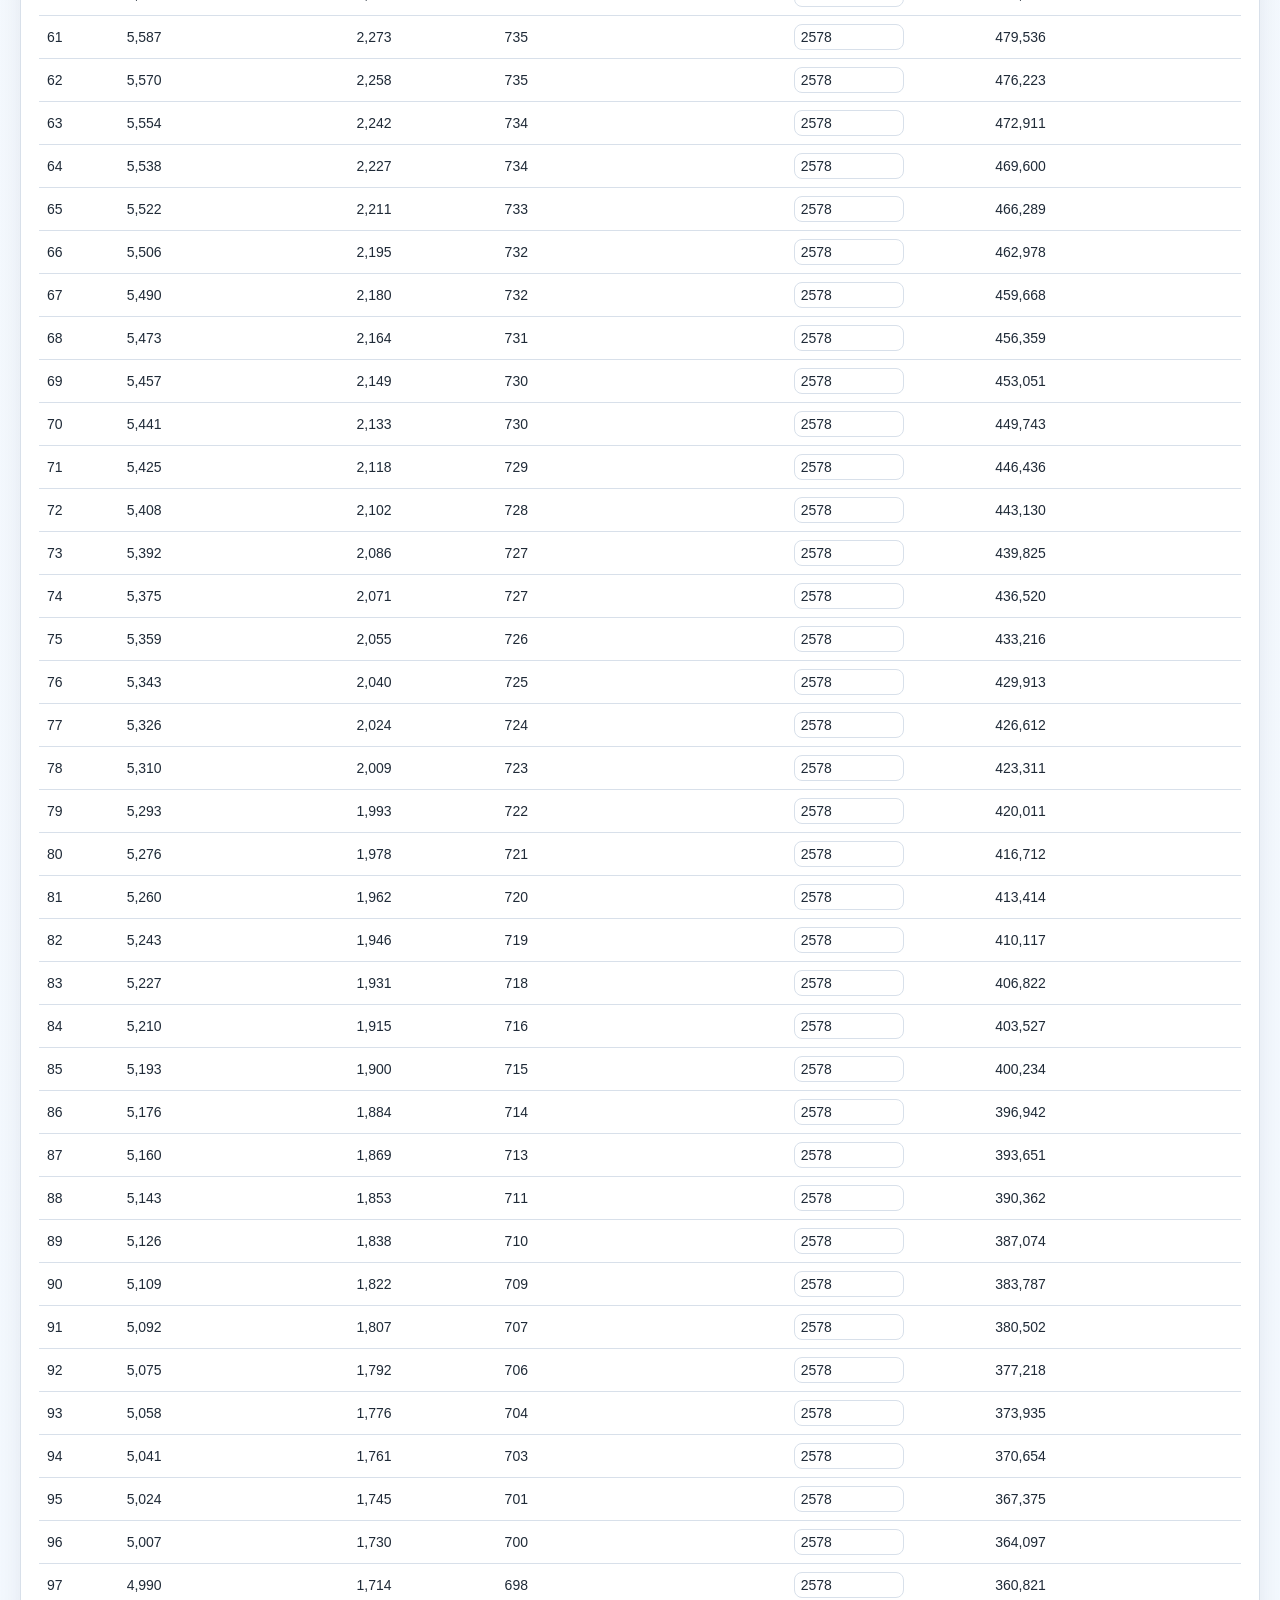
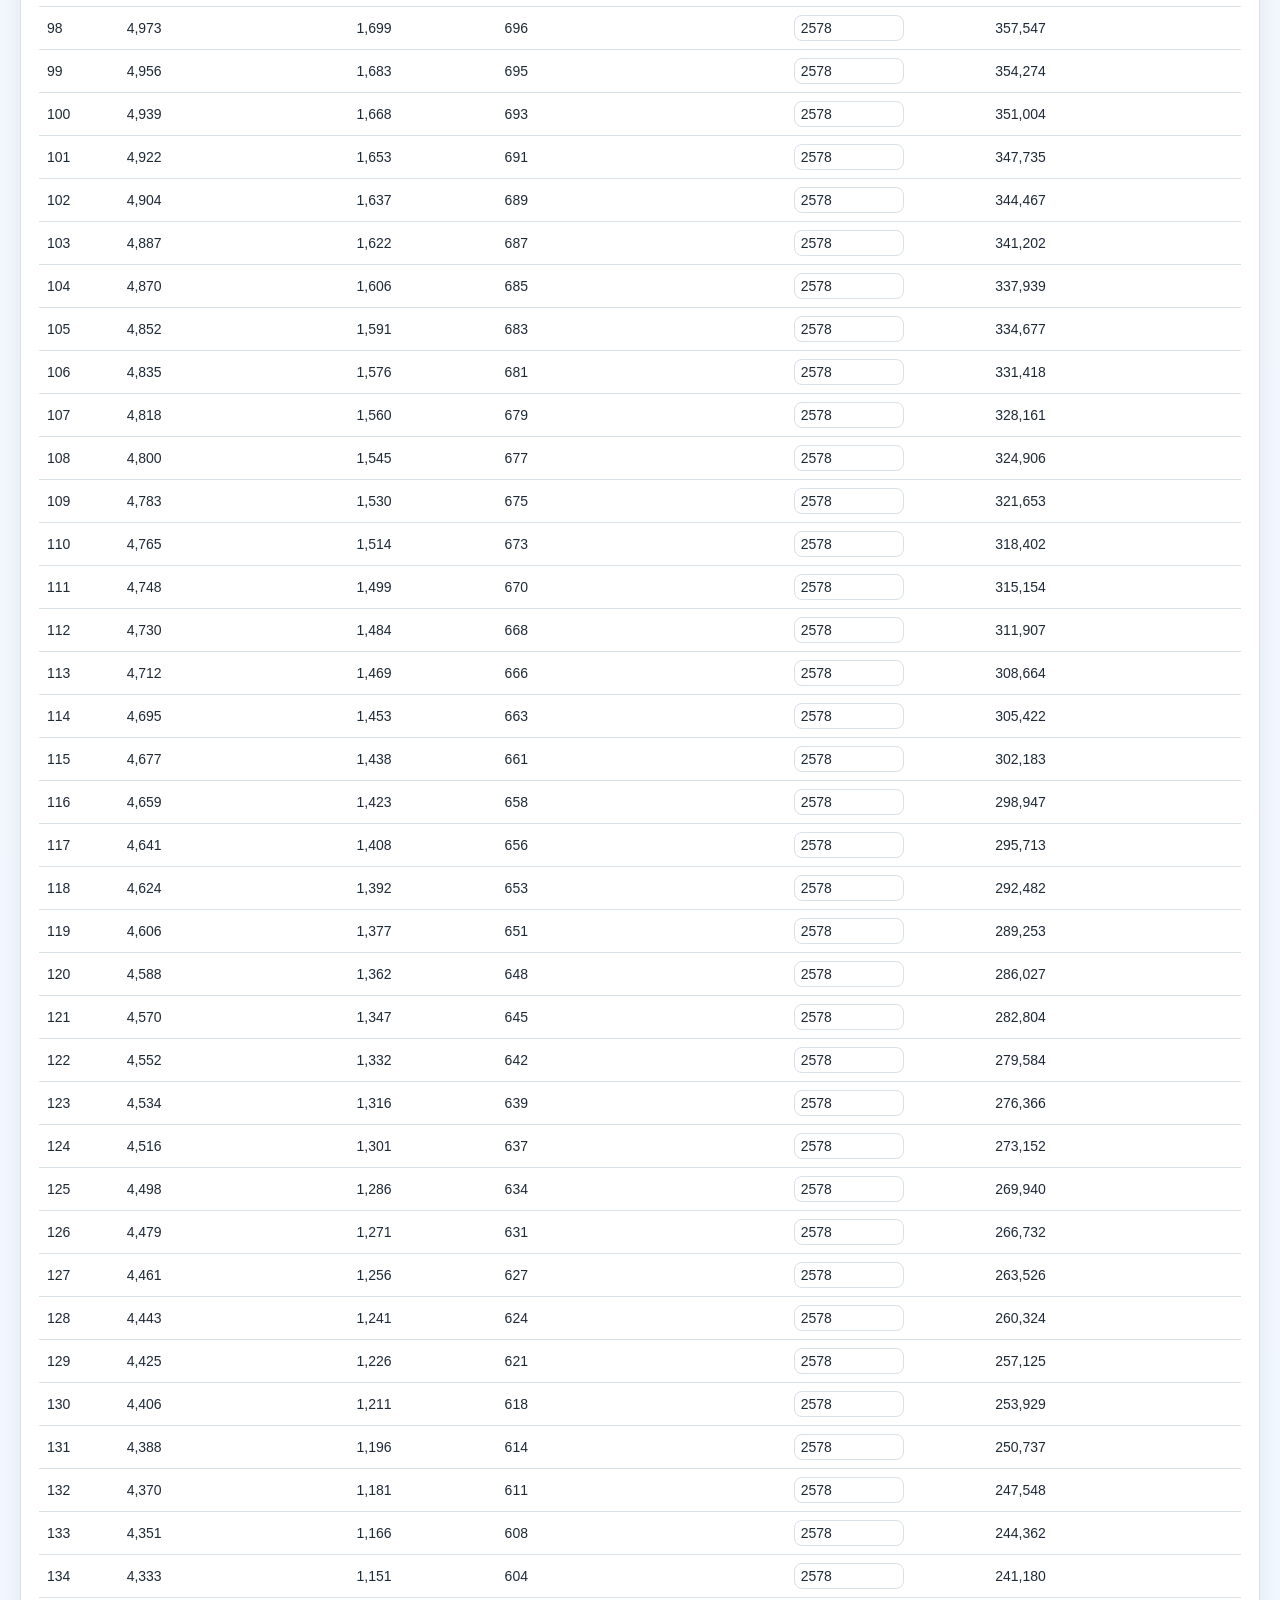
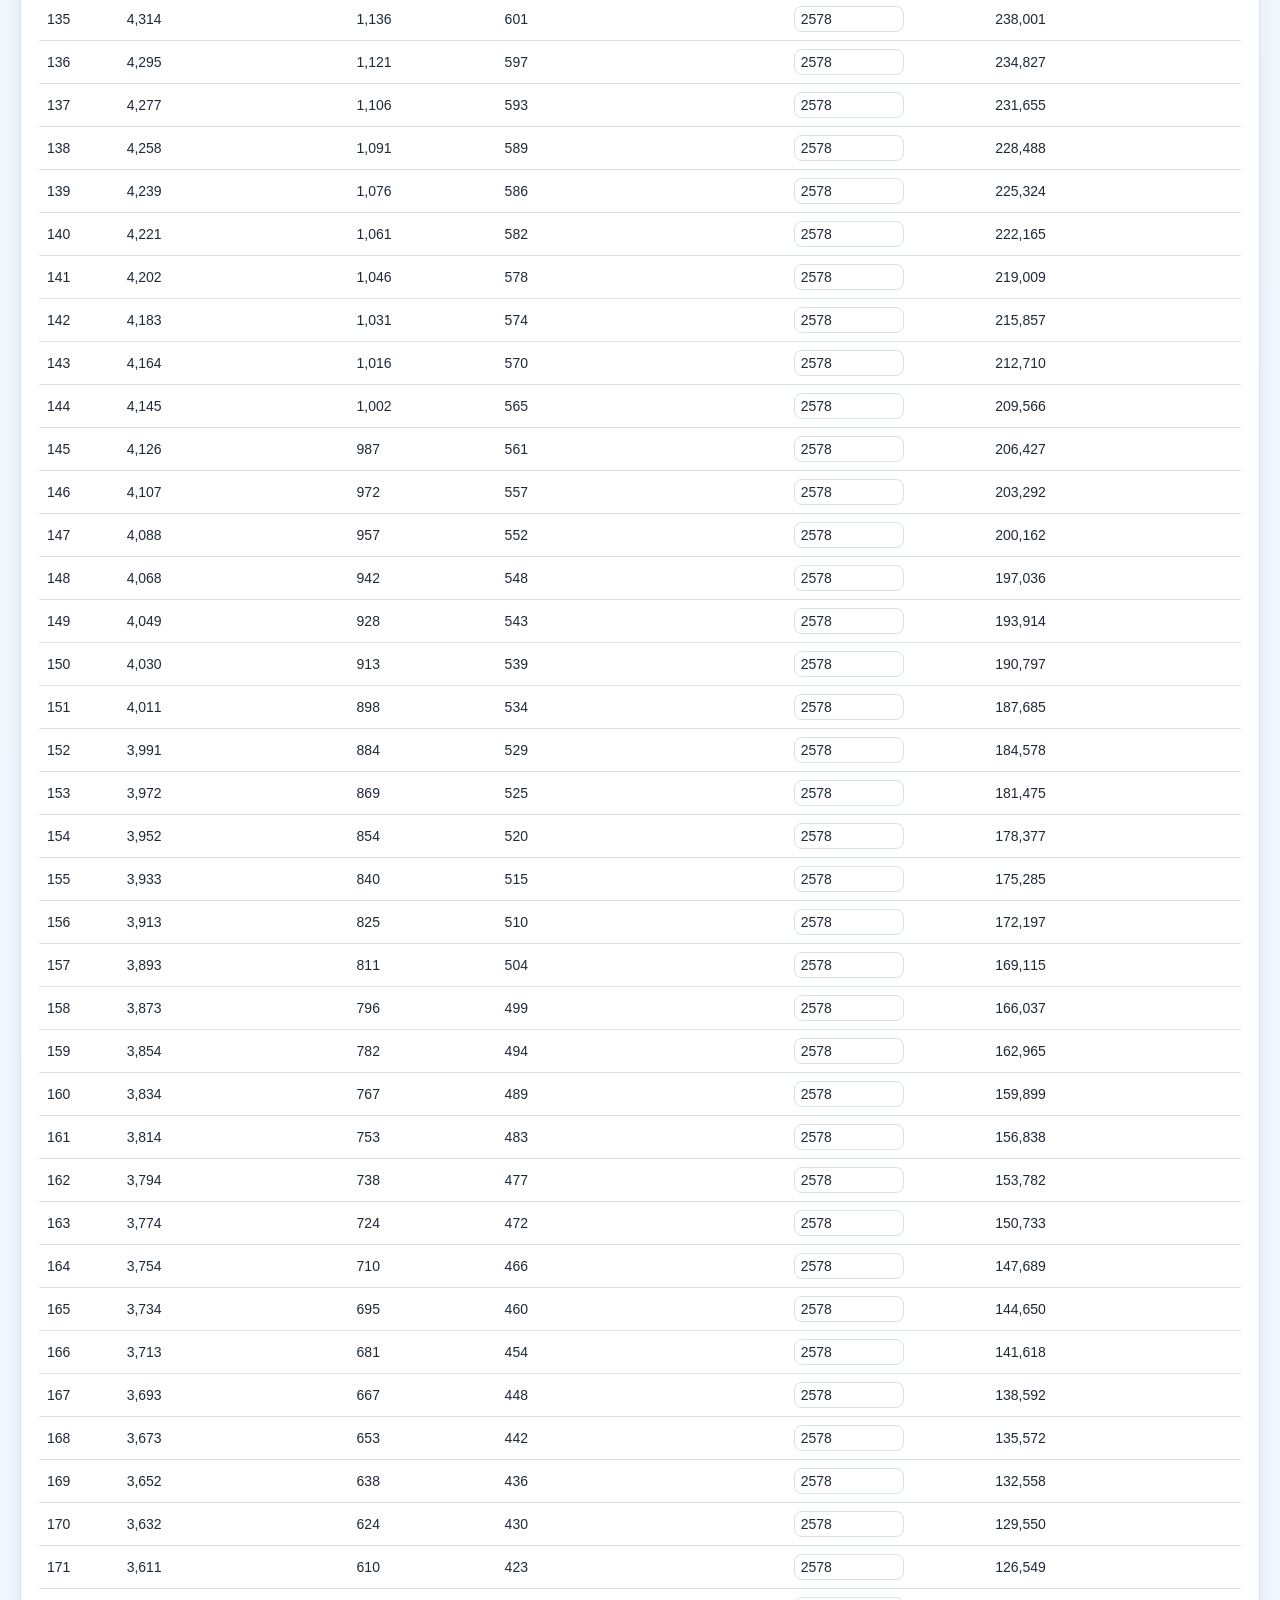
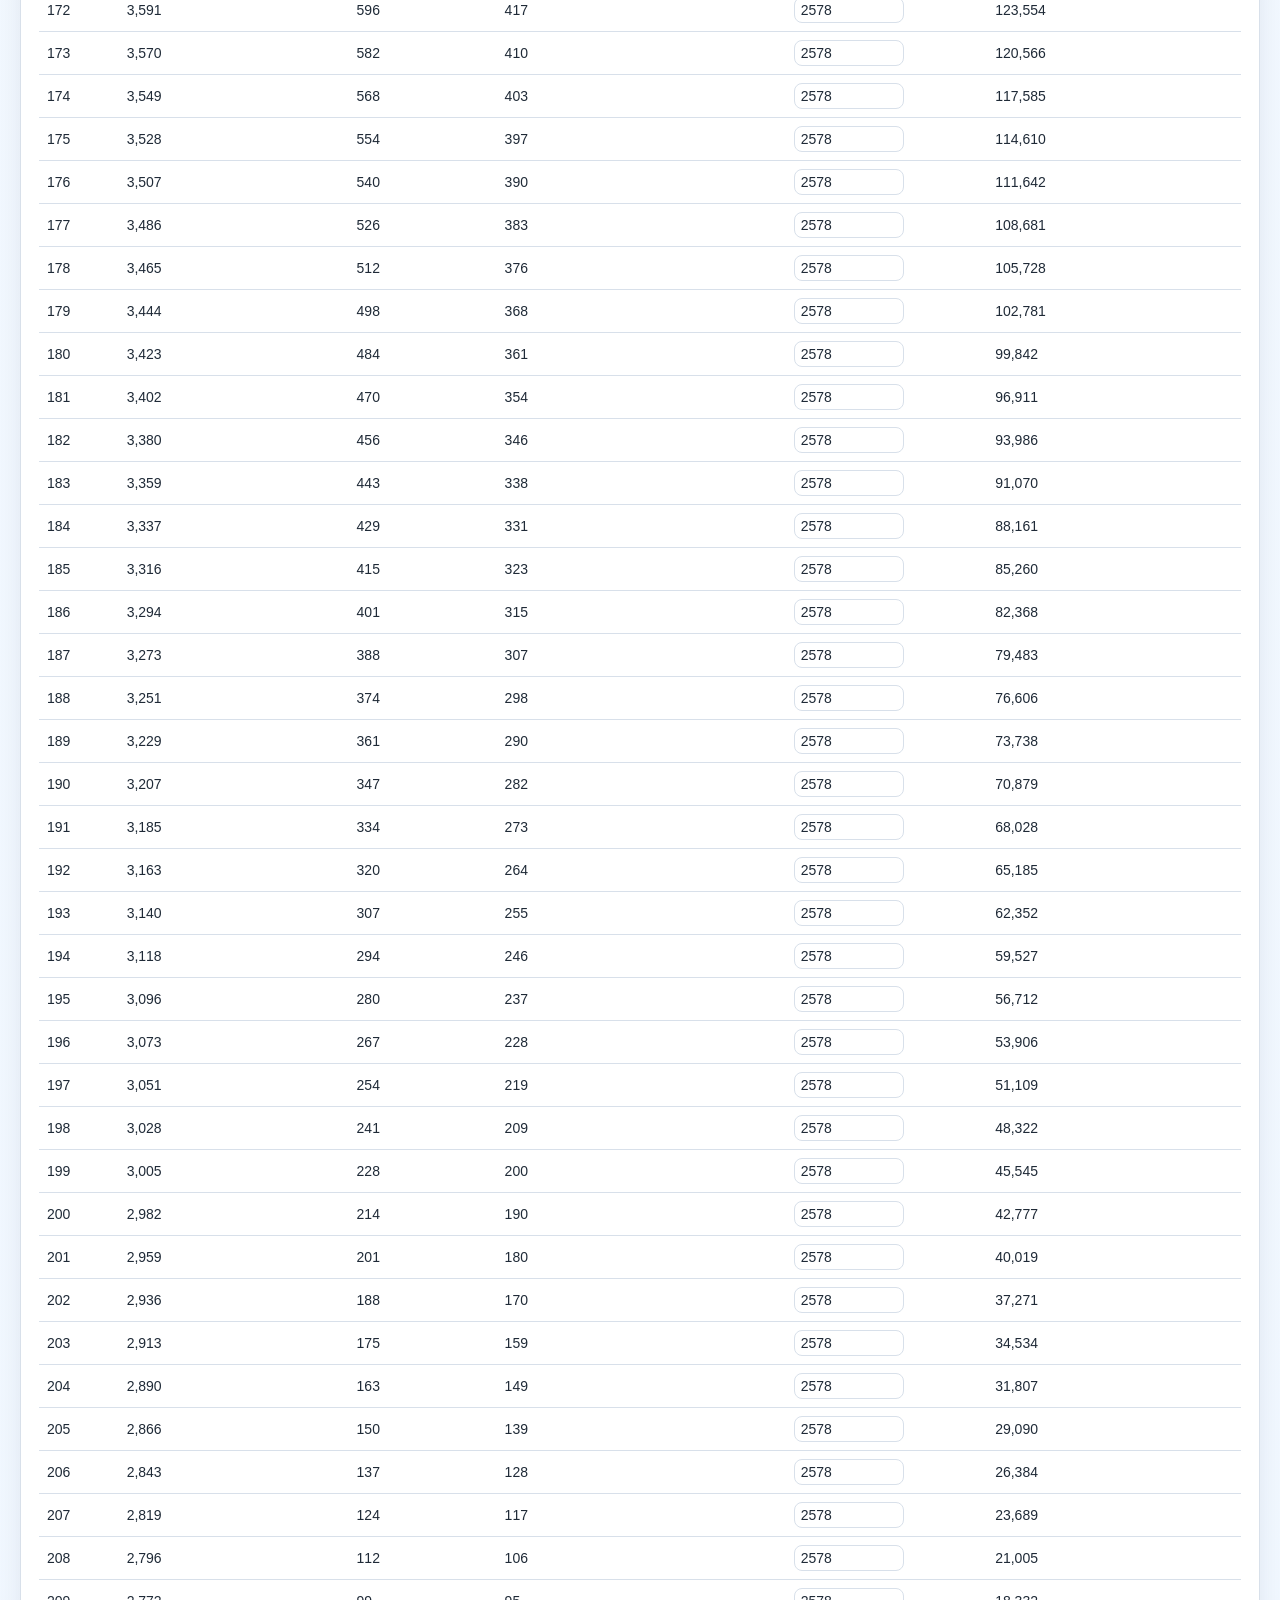
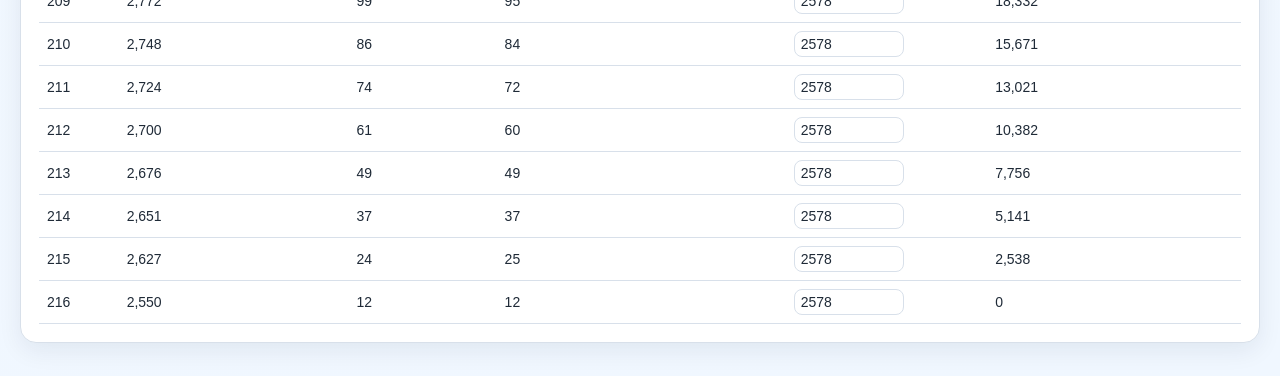
==== commit 9e87e823: "Fix tooltips, editable overpayment defaults, and restore low/base/high charts" ====
--- a/index.html
+++ b/index.html
@@ -12,7 +12,7 @@
       <h1 data-i18n="hero.title">Kredyt vs Wynajem</h1>
       <p data-i18n="hero.subtitle">Porownanie majatku netto po sprzedazy mieszkania dla scenariuszy WIBOR.</p>
       <button id="langSwitch" class="lang-switch" type="button" aria-label="Switch language">
-        <span aria-hidden="true">🌐</span>
+        <span aria-hidden="true">??</span>
         <span id="langSwitchText">EN</span>
       </button>
     </header>
@@ -24,25 +24,40 @@
         <p class="explain" data-i18n="params.explain2">Scenariusz kredytu: co miesiac liczona jest rata annuitetowa, do ktorej moga dojsc miesieczne nadwyzki finansowe i dodatkowe nadplaty z harmonogramu. Scenariusz najmu: najemca placi czynsz i koszty najmu, a inwestuje kapital startowy, miesieczne nadwyzki oraz dodatnia roznice miedzy kosztem kredytu bazowego a kosztem najmu.</p>
         <p class="explain" data-i18n="params.explain3">Koszty wlasciciela to miesieczne koszty utrzymania po stronie kupujacego. Dodatkowe koszty najmu dzialaja analogicznie po stronie najemcy. Stopa inwestycji oraz podatek od zyskow dotycza obu portfeli inwestycyjnych.</p>
         <div class="form-grid">
+          <div class="group-title full" data-i18n="group.property">Nieruchomosc</div>
           <label><span data-i18n="form.propertyValue">Wartosc nieruchomosci (PLN)</span><input id="propertyValue" type="number" value="850000" /></label>
-          <label><span data-i18n="form.ltv">LTV (%)</span><input id="ltv" type="number" value="80" min="0" max="100" step="0.1" /></label>
+          <label><span data-i18n="form.ltv">LTV (%)</span><span class="info-dot" data-i18n-title="info.ltv" title=""></span><input id="ltv" type="number" value="80" min="0" max="100" step="0.1" /></label>
           <label><span data-i18n="form.loanAmount">Kwota kredytu (PLN)</span><input id="loanAmount" type="number" value="749700" readonly /></label>
           <label><span data-i18n="form.downPayment">Wklad wlasny (PLN)</span><input id="downPayment" type="number" value="100300" readonly /></label>
 
           <label><span data-i18n="form.termMonths">Okres splaty (miesiace)</span><input id="termMonths" type="number" value="360" min="1" max="360" /></label>
           <label class="readonly"><span data-i18n="form.termYears">Lata (pelne)</span><input id="termYearsInfo" type="text" value="30 lat" readonly /></label>
 
+          <div class="group-title full" data-i18n="group.rates">Stopa i WIBOR</div>
           <label><span data-i18n="form.margin">Marza (%)</span><input id="margin" type="number" value="2.15" step="0.01" /></label>
-          <label><span data-i18n="form.wiborLow">WIBOR niski (%)</span><input id="wiborLow" type="number" value="3.5" step="0.01" /></label>
-          <label><span data-i18n="form.wiborBase">WIBOR bazowy (aktualny 6M) (%)</span><input id="wiborBase" type="number" value="4.2" step="0.01" /></label>
-          <label><span data-i18n="form.wiborHigh">WIBOR wysoki (%)</span><input id="wiborHigh" type="number" value="4.7" step="0.01" /></label>
-
+          <label><span data-i18n="form.referenceIndex">Indeks referencyjny</span><span class="info-dot" data-i18n-title="info.referenceIndex" title=""></span>
+            <select id="referenceIndex">
+              <option value="6M">WIBOR 6M</option>
+              <option value="12M">WIBOR 12M</option>
+            </select>
+          </label>
+          <label><span data-i18n="form.wiborSpread">Odchylenie scenariusza low/high (pp)</span><span class="info-dot" data-i18n-title="info.spread" title=""></span><input id="wiborSpread" type="number" value="0.5" step="0.01" min="0" /></label>
+          <label><span data-i18n="form.wibor6m">WIBOR 6M start (%)</span><span class="info-dot" data-i18n-title="info.wibor6m" title=""></span><input id="wibor6m" type="number" value="4.2" step="0.01" /></label>
+          <label><span data-i18n="form.wibor12m">WIBOR 12M start (%)</span><span class="info-dot" data-i18n-title="info.wibor12m" title=""></span><input id="wibor12m" type="number" value="4.4" step="0.01" /></label>
+          <label class="full"><span data-i18n="form.wiborSchedule6m">Harmonogram WIBOR 6M (format: <code>miesiac:wartosc</code>, np. <code>13:4.1, 25:4.6</code>)</span>
+            <textarea id="wiborSchedule6m" rows="2">6:4.0, 12:3.9, 24:3.7, 32:3.5</textarea>
+          </label>
+          <label class="full"><span data-i18n="form.wiborSchedule12m">Harmonogram WIBOR 12M (format: <code>miesiac:wartosc</code>, np. <code>13:4.0, 25:4.5</code>)</span>
+            <textarea id="wiborSchedule12m" rows="2"></textarea>
+          </label>
+          <div class="group-title full" data-i18n="group.overpay">Nadplaty</div>
           <label><span data-i18n="form.monthlySurplus">Nadwyzki finansowe (PLN/mc)</span><input id="monthlySurplus" type="number" value="2578" min="0" /></label>
 
           <label class="full"><span data-i18n="form.overpaySchedule">Harmonogram dodatkowych nadplat (format: <code>miesiac:kwota</code>, np. <code>1:500, 24:2000</code>)</span>
             <textarea id="overpaySchedule" rows="2"></textarea>
           </label>
 
+          <div class="group-title full" data-i18n="group.buyCosts">Zakup i utrzymanie</div>
           <label><span data-i18n="form.homeGrowth">Roczna zmiana wartosci mieszkania (%)</span><input id="homeGrowth" type="number" value="3" step="0.01" /></label>
           <label><span data-i18n="form.entryCost">Koszt wejscia w zakup (%)</span><input id="entryCost" type="number" value="2" step="0.01" /></label>
           <label><span data-i18n="form.saleCost">Koszt sprzedazy (%)</span><input id="saleCost" type="number" value="1" step="0.01" /></label>
@@ -50,6 +65,7 @@
           <label><span data-i18n="form.renterMonthlyExtras">Dodatkowe koszty najmu (PLN/mc)</span><input id="renterMonthlyExtras" type="number" value="0" min="0" /></label>
           <label><span data-i18n="form.investmentTaxRate">Podatek od zyskow inwestycji (%)</span><input id="investmentTaxRate" type="number" value="19" min="0" max="100" step="0.01" /></label>
 
+          <div class="group-title full" data-i18n="group.rentInvest">Najem i inwestycje</div>
           <label><span data-i18n="form.rentStart">Najem startowy (PLN/mc)</span><input id="rentStart" type="number" value="4000" /></label>
           <label><span data-i18n="form.rentMode">Model najmu</span>
             <select id="rentMode">
@@ -92,7 +108,7 @@
         <div id="summary" class="summary"></div>
 
         <h3 data-i18n="diagnostics.title">Jak powstal wynik</h3>
-        <p class="explain" data-i18n="diagnostics.explain">Tabela rozklada wynik bazowy na skladniki. Dzięki temu widac, czy przewaga kupna albo wynajmu wynika z equity mieszkania, kosztow wejscia, wysokosci salda kredytu czy z portfela inwestycyjnego.</p>
+        <p class="explain" data-i18n="diagnostics.explain">Tabela rozklada wynik bazowy na skladniki. Dzieki temu widac, czy przewaga kupna albo wynajmu wynika z equity mieszkania, kosztow wejscia, wysokosci salda kredytu czy z portfela inwestycyjnego.</p>
         <div class="table-wrap diagnostics-wrap">
           <table id="diagnosticsTable">
             <thead>
@@ -117,12 +133,8 @@
             <tr>
               <th data-i18n="results.col.month">Miesiac sprzedazy</th>
               <th data-i18n="results.col.rent">Wynajem (PLN)</th>
-              <th data-i18n="results.col.buyLow">Kupno niski WIBOR (PLN)</th>
-              <th data-i18n="results.col.buyBase">Kupno bazowy WIBOR (PLN)</th>
-              <th data-i18n="results.col.buyHigh">Kupno wysoki WIBOR (PLN)</th>
-              <th data-i18n="results.col.diffLow">Roznica niski (K-W)</th>
-              <th data-i18n="results.col.diffBase">Roznica bazowy (K-W)</th>
-              <th data-i18n="results.col.diffHigh">Roznica wysoki (K-W)</th>
+              <th data-i18n="results.col.buyBase">Kupno (PLN)</th>
+              <th data-i18n="results.col.diffBase">Roznica (K-W)</th>
             </tr>
           </thead>
           <tbody></tbody>
@@ -171,7 +183,7 @@
     <section class="panel">
       <h2 data-i18n="section.amortization">Harmonogram kredytu (WIBOR bazowy)</h2>
       <p class="explain" data-i18n="amortization.explain">Rata = odsetki + kapital + nadplata. Tabela pokazuje wylacznie realny okres splaty kredytu bazowego. Po splacie nie ma juz kolejnych wierszy z zerowymi ratami.</p>
-      <div class="table-wrap">
+      <div class="table-wrap amortization-wrap">
         <table id="amortizationTable">
           <thead>
             <tr>
@@ -192,3 +204,20 @@
   <script src="app.js"></script>
 </body>
 </html>
+
+
+
+
+
+
+
+
+
+
+
+
+
+
+
+
+
--- a/styles.css
+++ b/styles.css
@@ -5,6 +5,10 @@
   --muted: #5d6b7a;
   --line: #d8e0ea;
   --accent: #0f766e;
+  --accent-2: #0ea5e9;
+  --buy: #0f766e;
+  --rent: #d97706;
+  --cross: #dc2626;
   --danger: #b91c1c;
 }
 
@@ -13,7 +17,9 @@
 body {
   margin: 0;
   font-family: "Segoe UI", Tahoma, sans-serif;
-  background: linear-gradient(140deg, #eef3f8 0%, #f8fafc 65%, #eef8f6 100%);
+  background: radial-gradient(1200px 600px at 20% -10%, #dff8f3 0%, transparent 60%),
+    radial-gradient(1200px 600px at 100% 0%, #e0f2fe 0%, transparent 60%),
+    linear-gradient(160deg, #f8fafc 0%, #f0f7ff 100%);
   color: var(--ink);
 }
 
@@ -23,16 +29,20 @@
   padding: 20px;
 }
 
+.hero {
+  position: relative;
+}
+
 .hero h1 { margin: 0 0 6px; }
 .hero p { margin: 0 0 16px; color: var(--muted); }
 
 .panel {
   background: var(--panel);
   border: 1px solid var(--line);
-  border-radius: 12px;
-  padding: 16px;
+  border-radius: 16px;
+  padding: 18px;
   margin-bottom: 16px;
-  box-shadow: 0 6px 20px rgba(20, 35, 50, 0.05);
+  box-shadow: 0 8px 24px rgba(20, 35, 50, 0.07);
 }
 
 .explain {
@@ -52,6 +62,24 @@
   display: grid;
   grid-template-columns: repeat(2, minmax(180px, 1fr));
   gap: 10px 12px;
+  background: #f8fbff;
+  border: 1px solid #e2ebf5;
+  padding: 12px;
+  border-radius: 12px;
+}
+
+.group-title {
+  font-weight: 700;
+  font-size: 13px;
+  letter-spacing: 0.02em;
+  color: #0b3b68;
+  border-top: 1px dashed #c7d8ea;
+  padding-top: 8px;
+}
+
+.form-grid .group-title:first-child {
+  border-top: 0;
+  padding-top: 0;
 }
 
 label {
@@ -84,15 +112,21 @@
   display: flex;
   align-items: center;
   gap: 12px;
+  flex-wrap: wrap;
 }
 
 button {
   border: 0;
   border-radius: 8px;
   padding: 10px 16px;
-  background: var(--accent);
+  background: linear-gradient(135deg, var(--accent), #0c8c82);
   color: #fff;
   cursor: pointer;
+  font-weight: 600;
+}
+
+button:hover {
+  filter: brightness(1.05);
 }
 
 #status {
@@ -125,9 +159,10 @@
 }
 
 .kpi {
-  border: 1px solid var(--line);
-  border-radius: 10px;
+  border: 1px solid #d5e8e4;
+  border-radius: 12px;
   padding: 10px;
+  background: linear-gradient(180deg, #ffffff 0%, #f8fffc 100%);
 }
 
 .kpi h4 {
@@ -138,7 +173,7 @@
 
 .kpi p {
   margin: 0;
-  font-size: 20px;
+  font-size: 22px;
   font-weight: 700;
 }
 
@@ -202,10 +237,10 @@
 }
 
 .chart-card {
-  border: 1px solid var(--line);
-  border-radius: 10px;
+  border: 1px solid #d7e4f2;
+  border-radius: 12px;
   padding: 8px;
-  background: #fff;
+  background: linear-gradient(180deg, #ffffff 0%, #f8fbff 100%);
 }
 
 .chart-card h3 {
@@ -219,10 +254,6 @@
   display: block;
 }
 
-@media (max-width: 980px) {
-  .grid-two { grid-template-columns: 1fr; }
-  .form-grid { grid-template-columns: 1fr; }
-}
 .chart-legend-out {
   margin-top: 10px;
   border-top: 1px solid var(--line);
@@ -247,22 +278,23 @@
 }
 
 .legend-line.buy {
-  border-top-color: #1d4ed8;
+  border-top-color: var(--buy);
 }
 
 .legend-line.rent {
-  border-top-color: #d97706;
+  border-top-color: var(--rent);
   border-top-style: dashed;
 }
 
 .legend-line.cross {
-  border-top-color: #dc2626;
+  border-top-color: var(--cross);
   border-top-style: dashed;
 }
 
 .legend-note {
   color: #334155;
 }
+
 .hero {
   position: relative;
 }
@@ -285,3 +317,65 @@
 .lang-switch:hover {
   background: #f8fafc;
 }
+
+@media (max-width: 980px) {
+  .grid-two { grid-template-columns: 1fr; }
+  .form-grid { grid-template-columns: 1fr; }
+}
+
+
+.info-dot {
+  position: relative;
+  display: inline-flex;
+  align-items: center;
+  justify-content: center;
+  width: 16px;
+  height: 16px;
+  border-radius: 50%;
+  border: 1px solid #94a3b8;
+  color: #334155;
+  font-size: 11px;
+  line-height: 1;
+  cursor: help;
+  margin-left: 6px;
+}
+
+.info-dot::before {
+  content: "i";
+  font-weight: 700;
+}
+
+.info-dot::after {
+  content: attr(data-tooltip);
+  position: absolute;
+  left: 50%;
+  bottom: calc(100% + 8px);
+  transform: translateX(-50%) translateY(4px);
+  opacity: 0;
+  pointer-events: none;
+  min-width: 180px;
+  max-width: 260px;
+  white-space: normal;
+  background: #0f172a;
+  color: #f8fafc;
+  border-radius: 8px;
+  padding: 8px 10px;
+  font-size: 12px;
+  line-height: 1.35;
+  box-shadow: 0 8px 20px rgba(15, 23, 42, 0.35);
+  z-index: 25;
+  transition: opacity 0.12s ease, transform 0.12s ease;
+}
+
+.info-dot:hover::after,
+.info-dot:focus-visible::after {
+  opacity: 1;
+  transform: translateX(-50%) translateY(0);
+}
+
+
+.overpay-edit {
+  width: 110px;
+  padding: 4px 6px;
+}
+
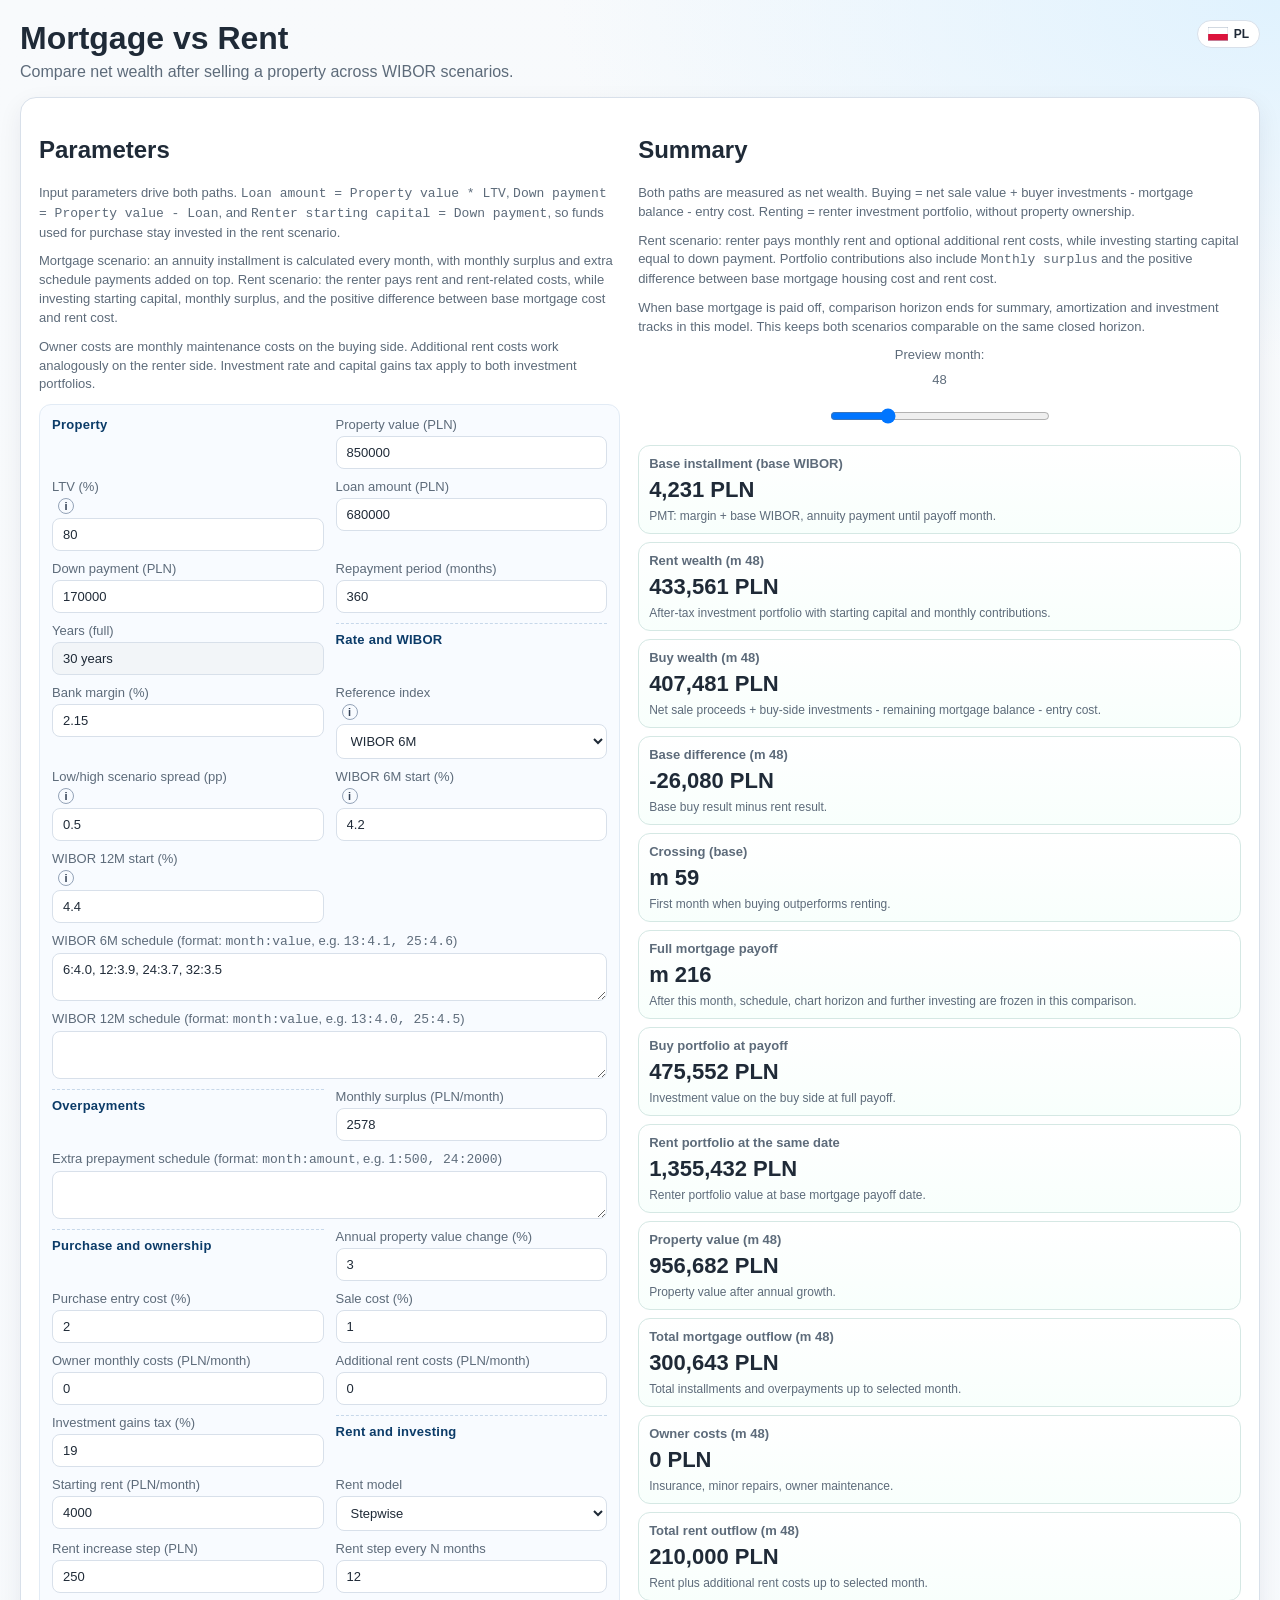
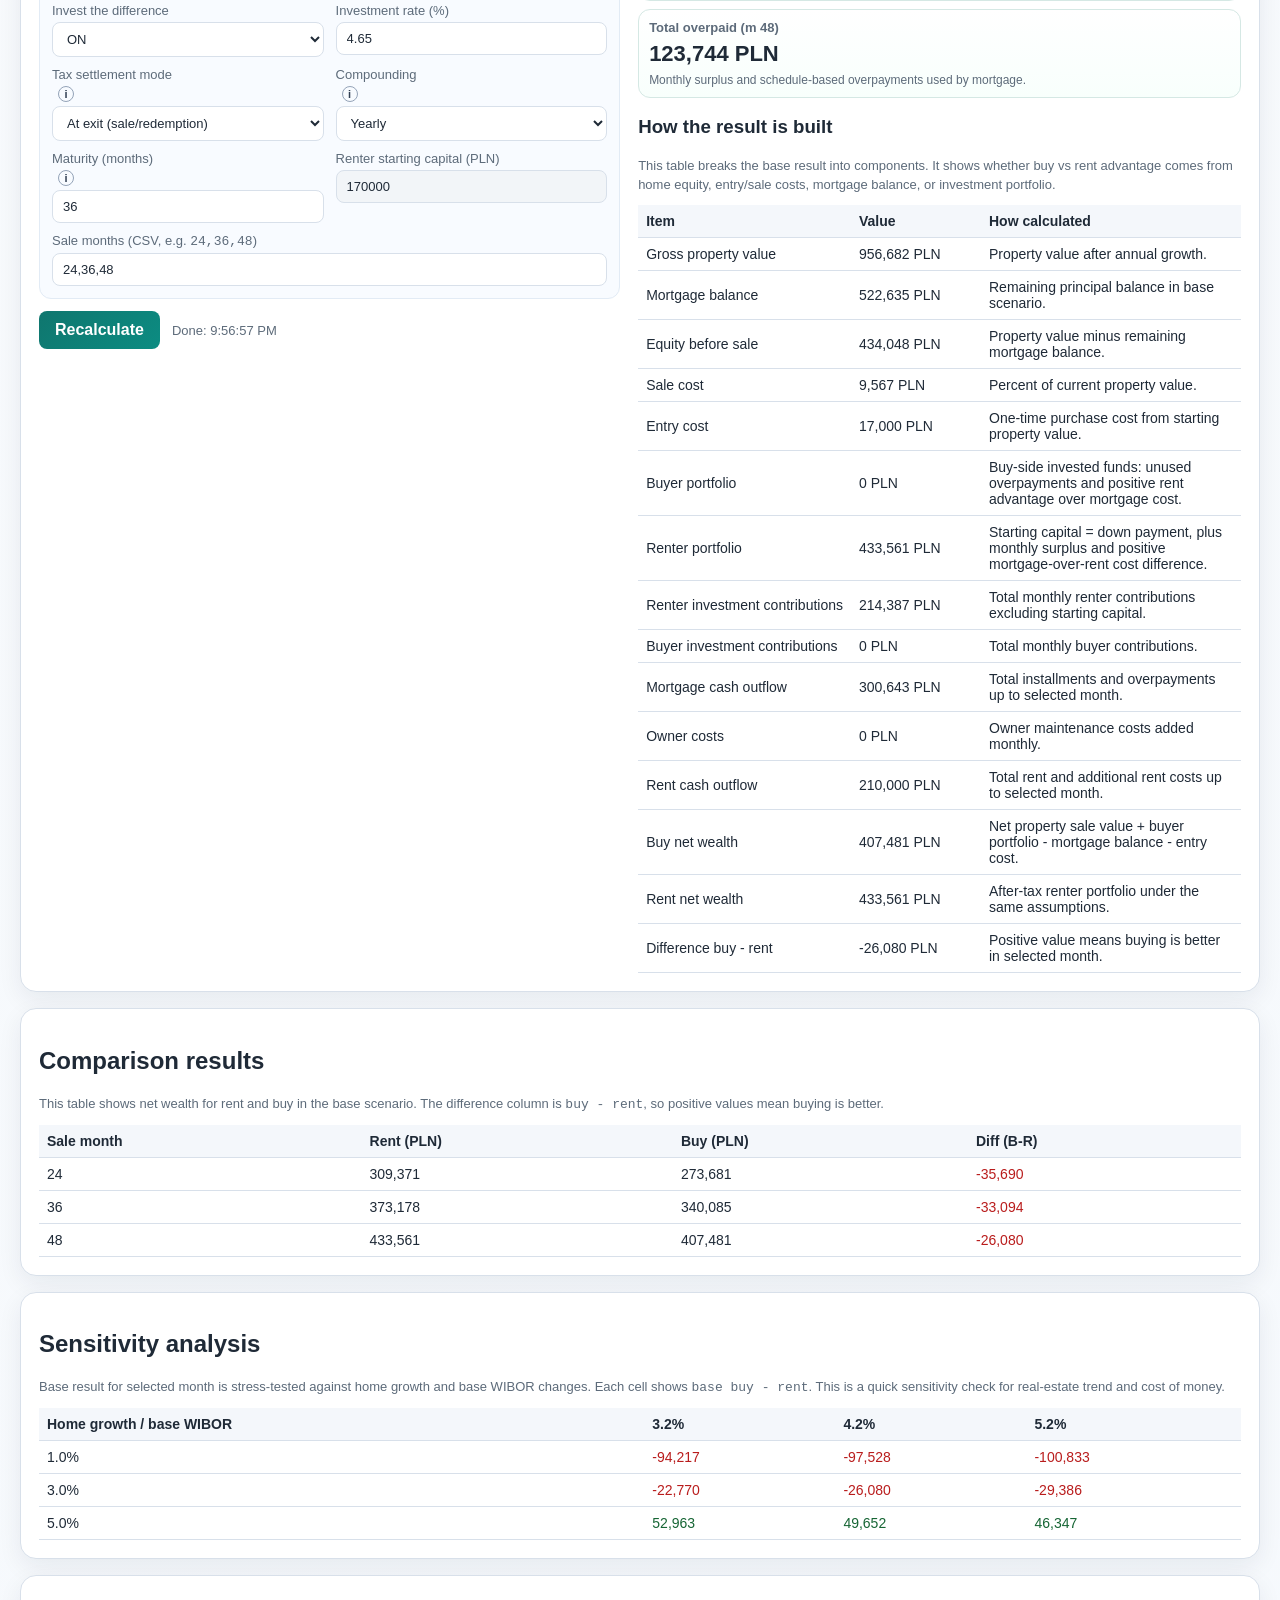
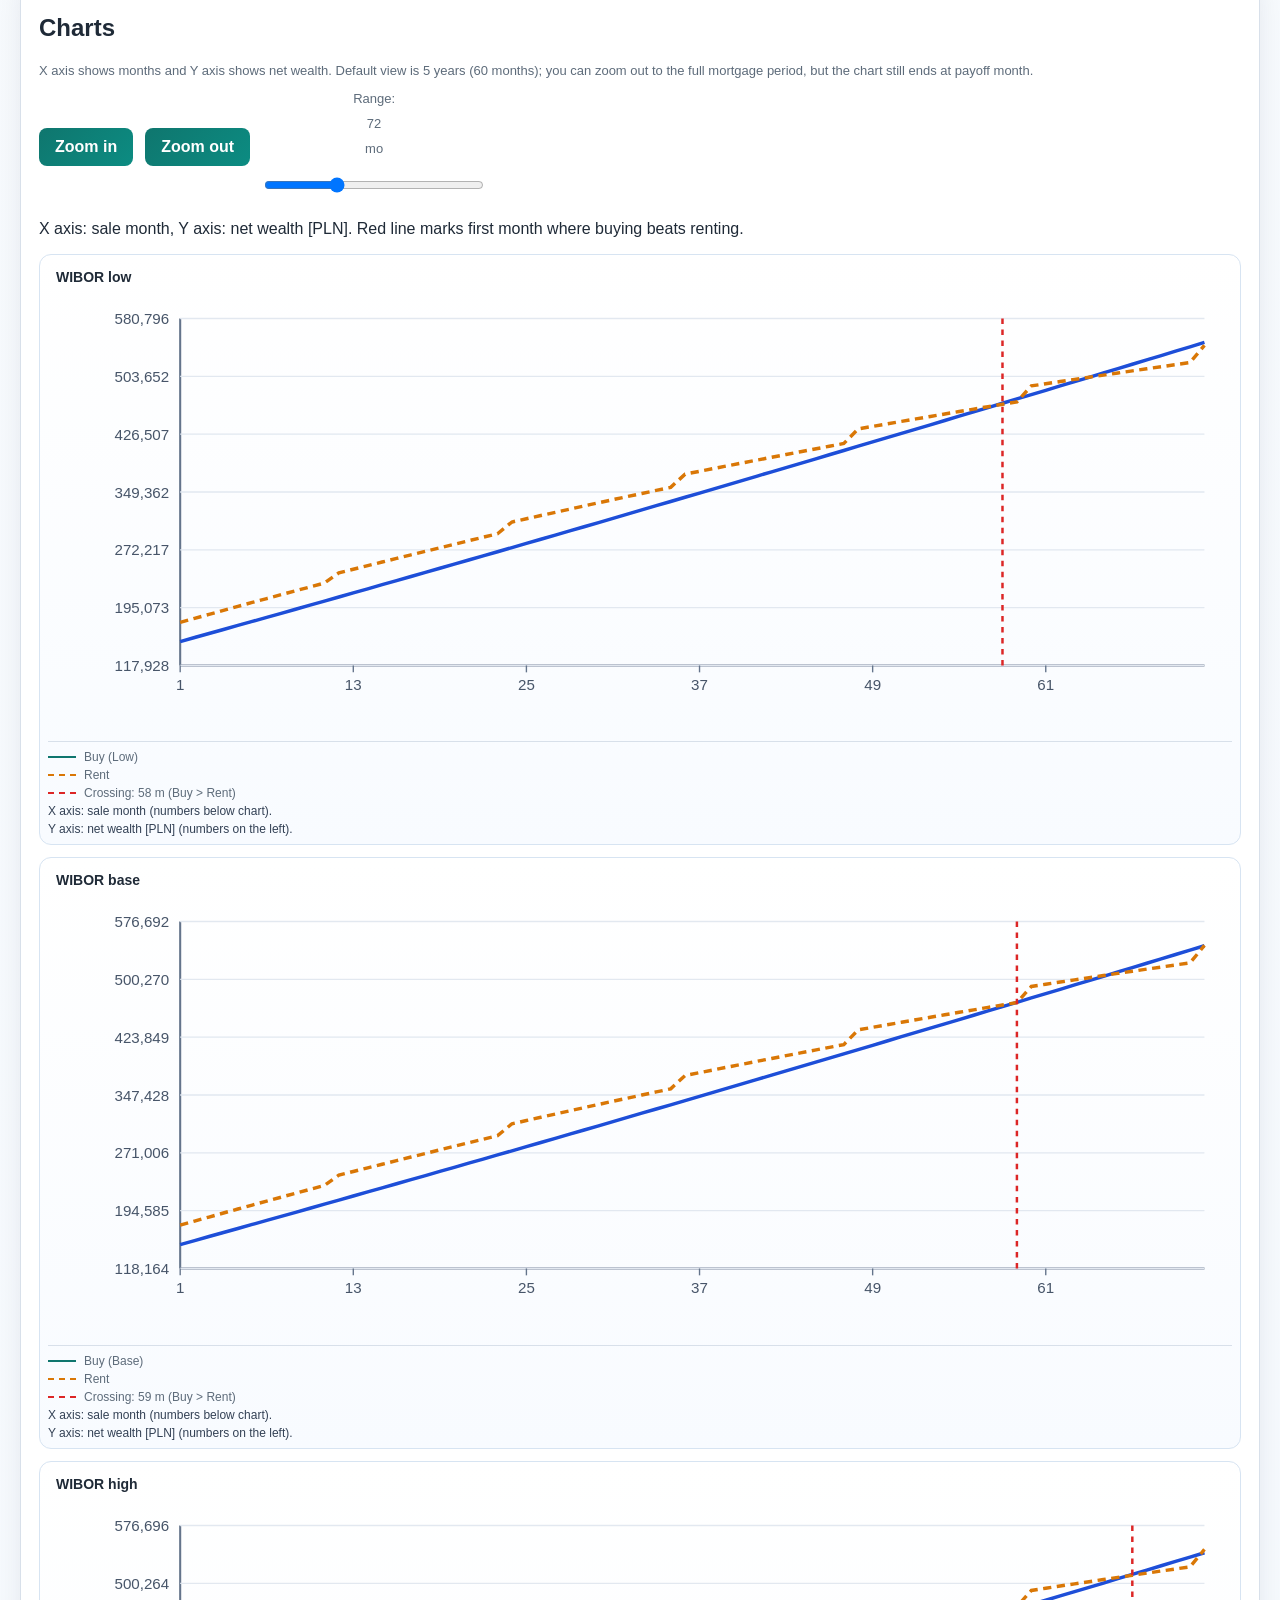
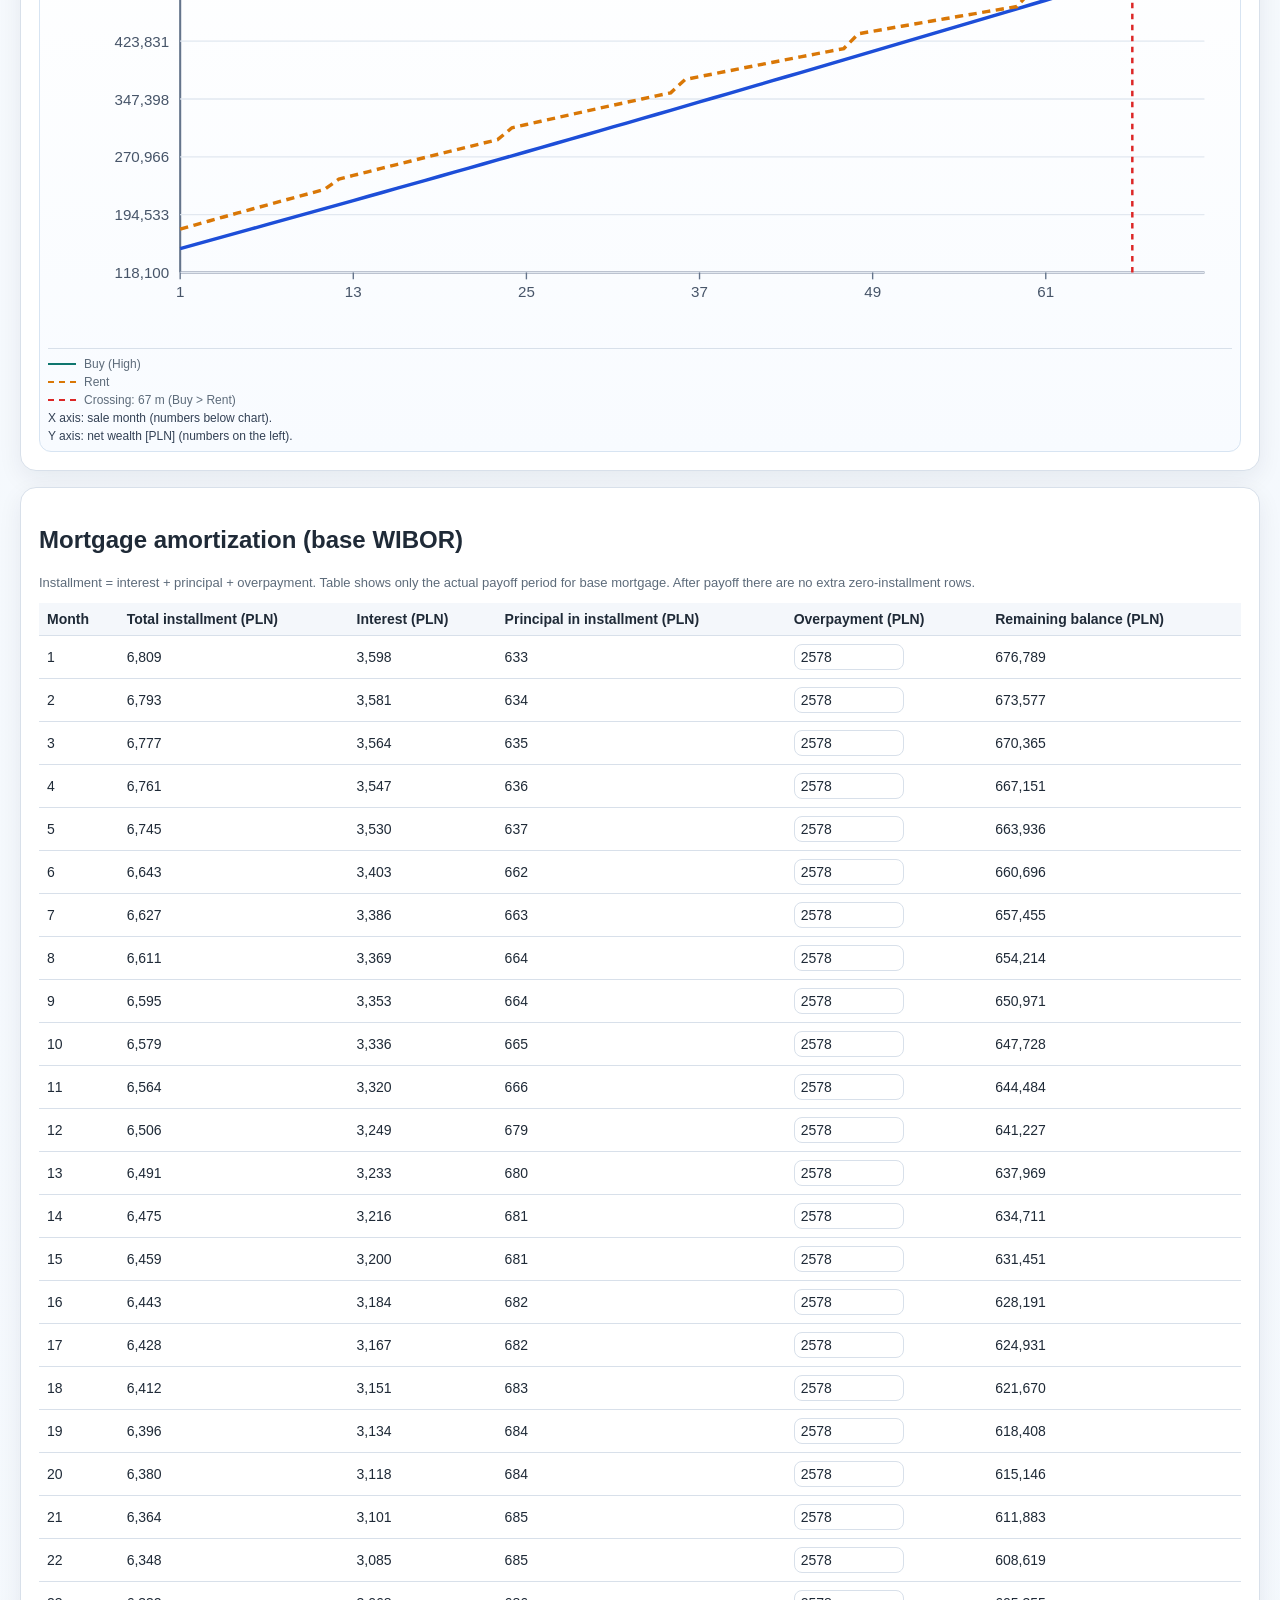
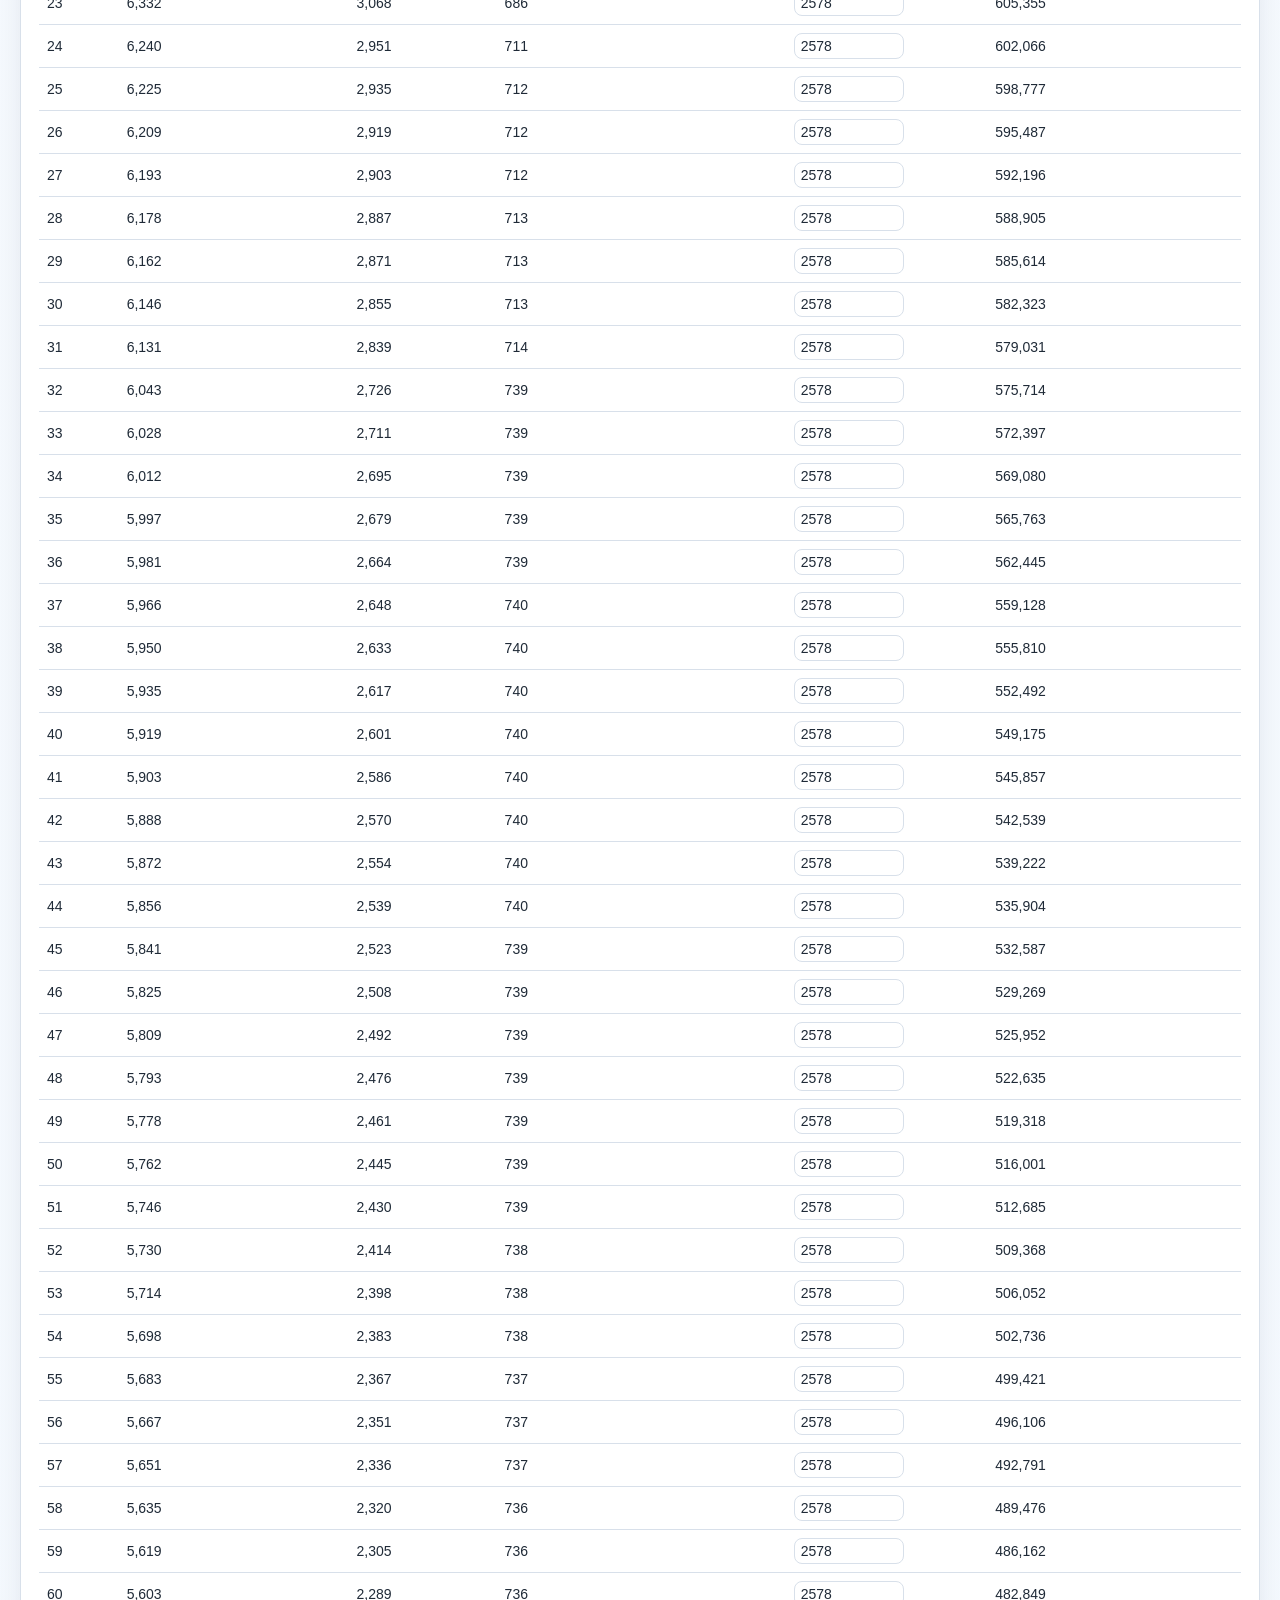
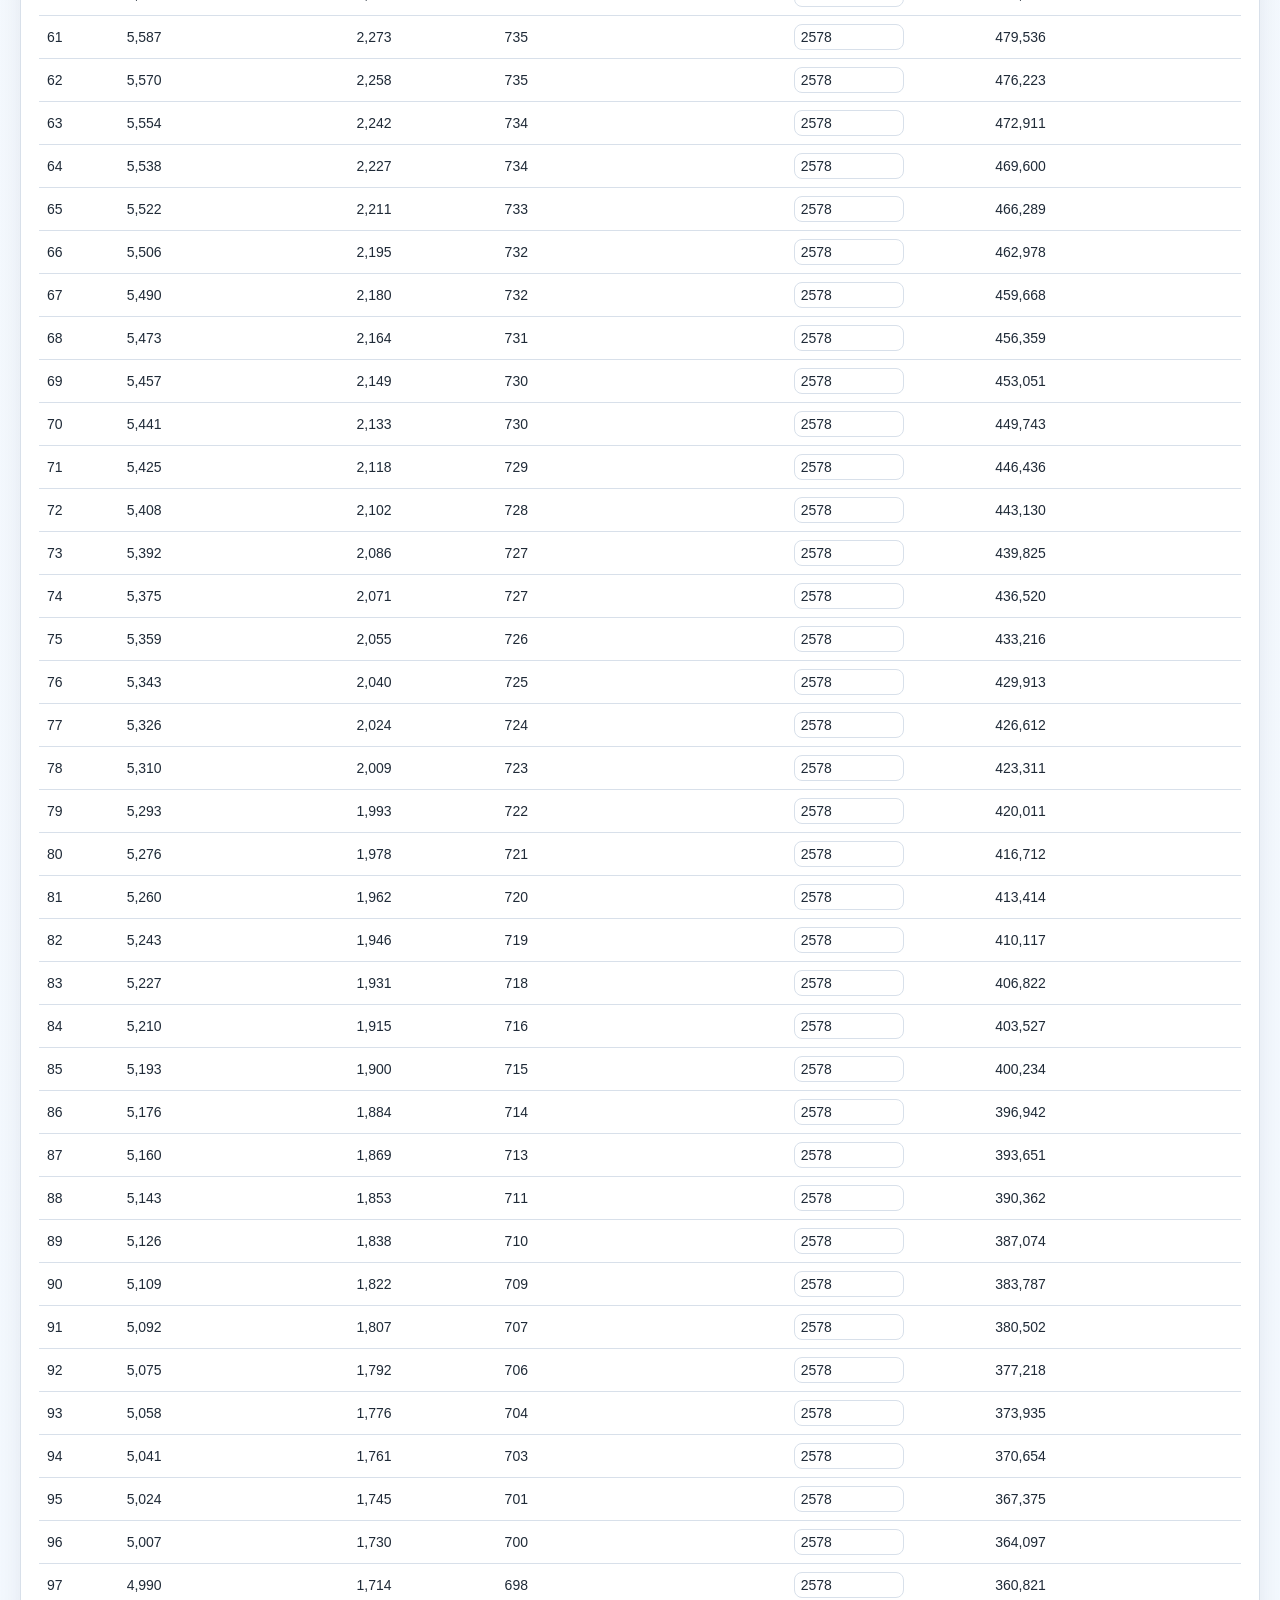
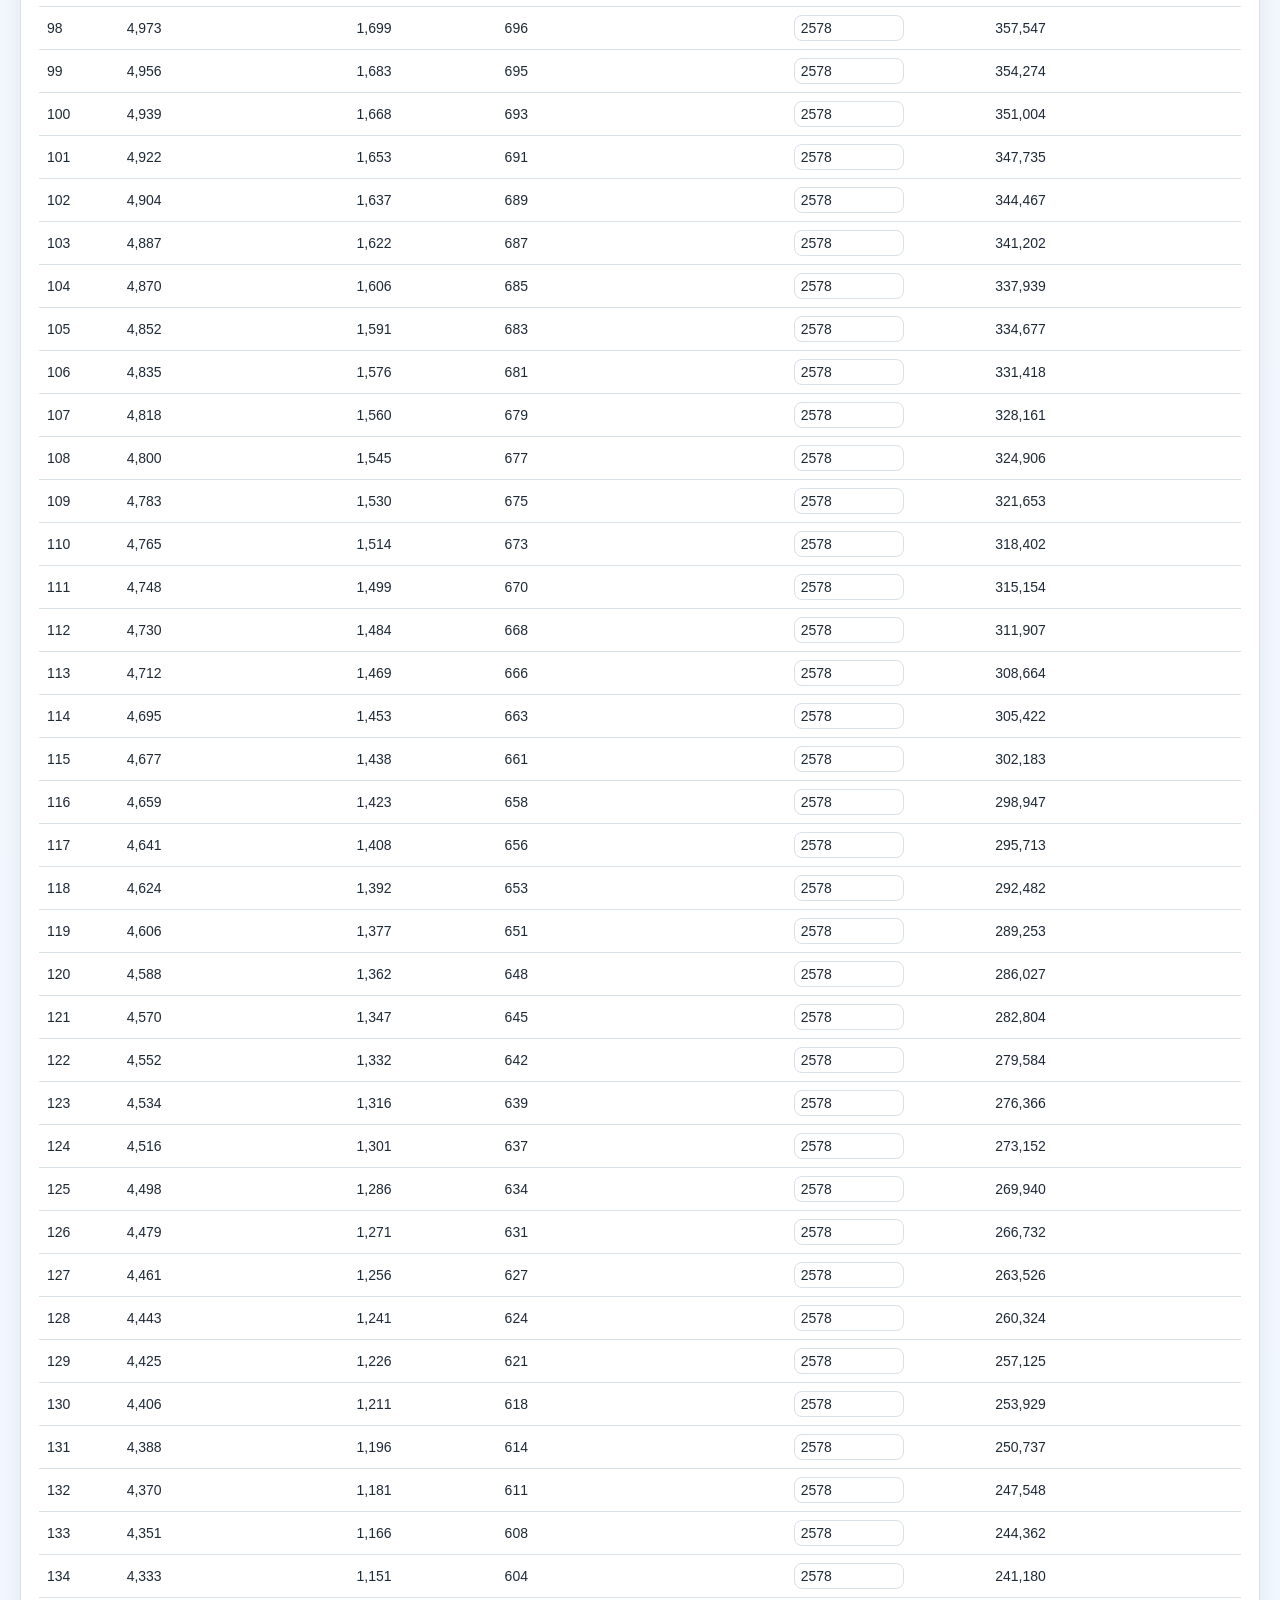
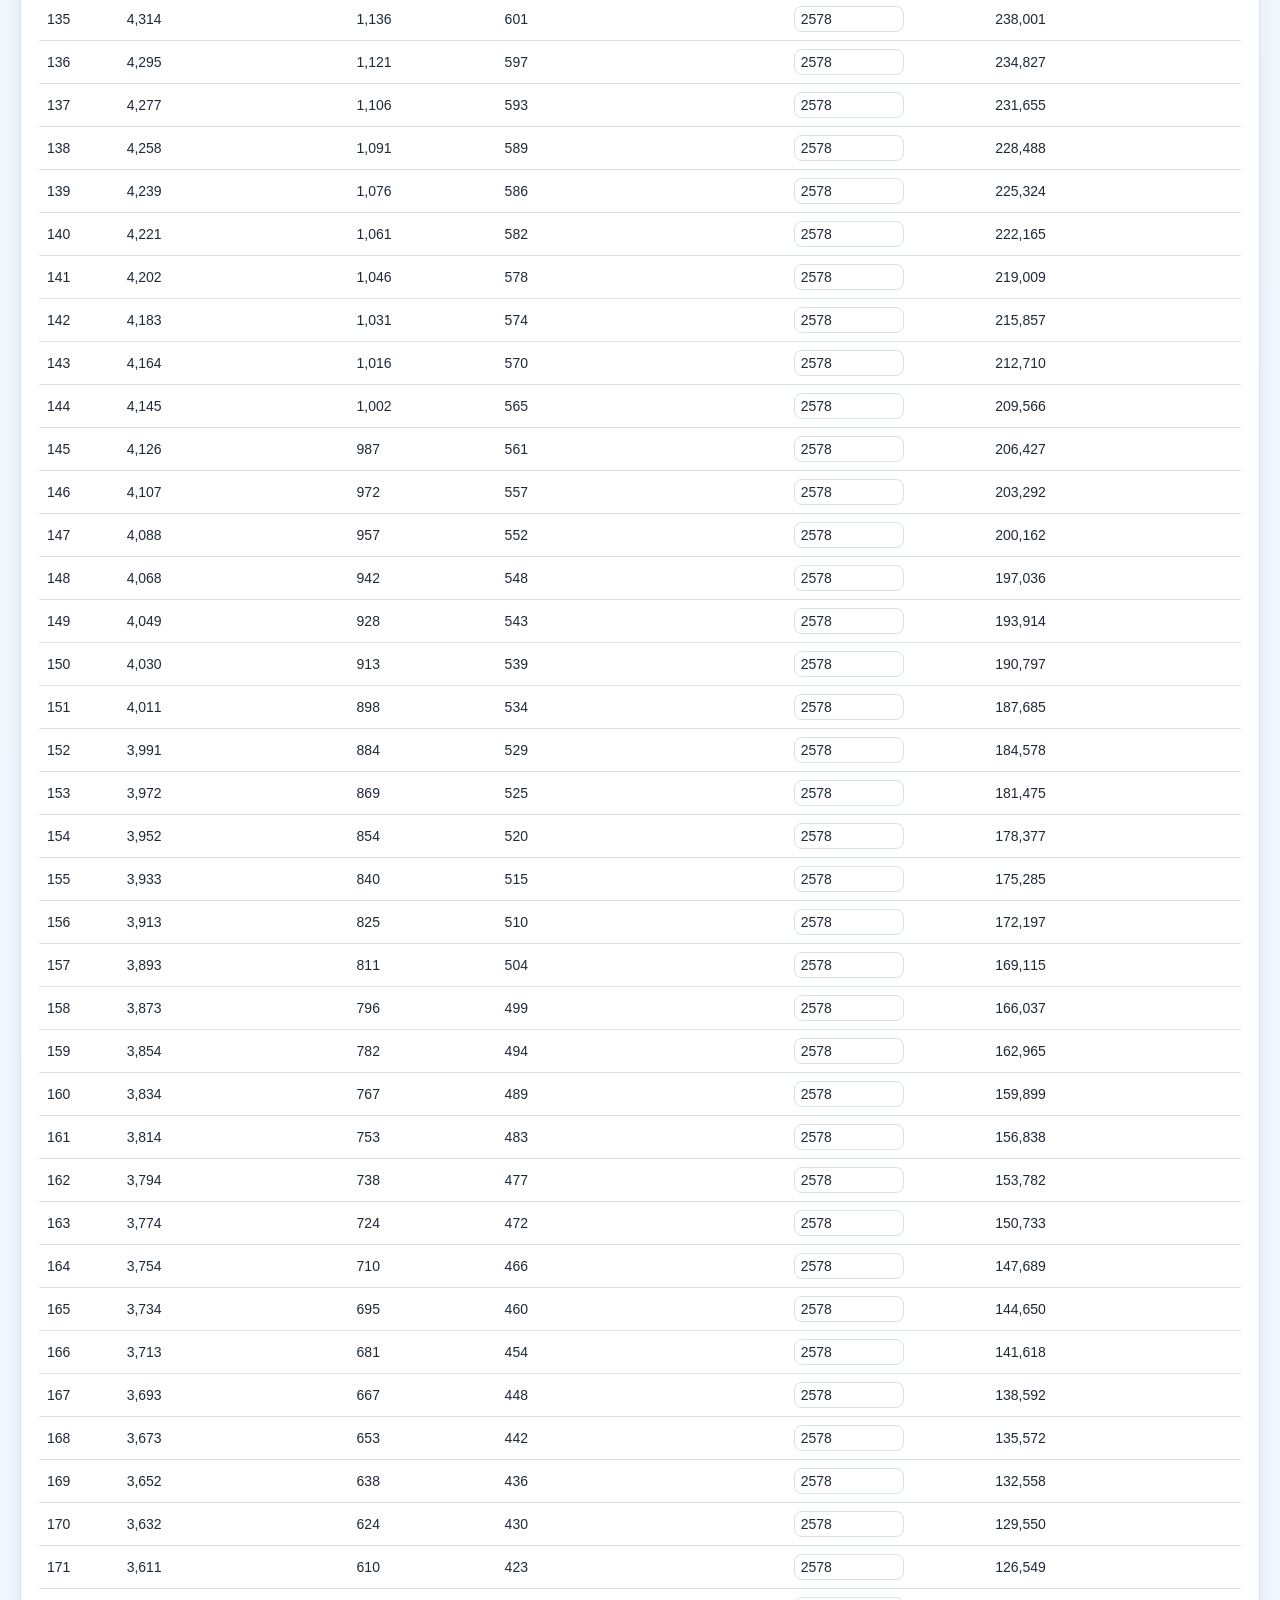
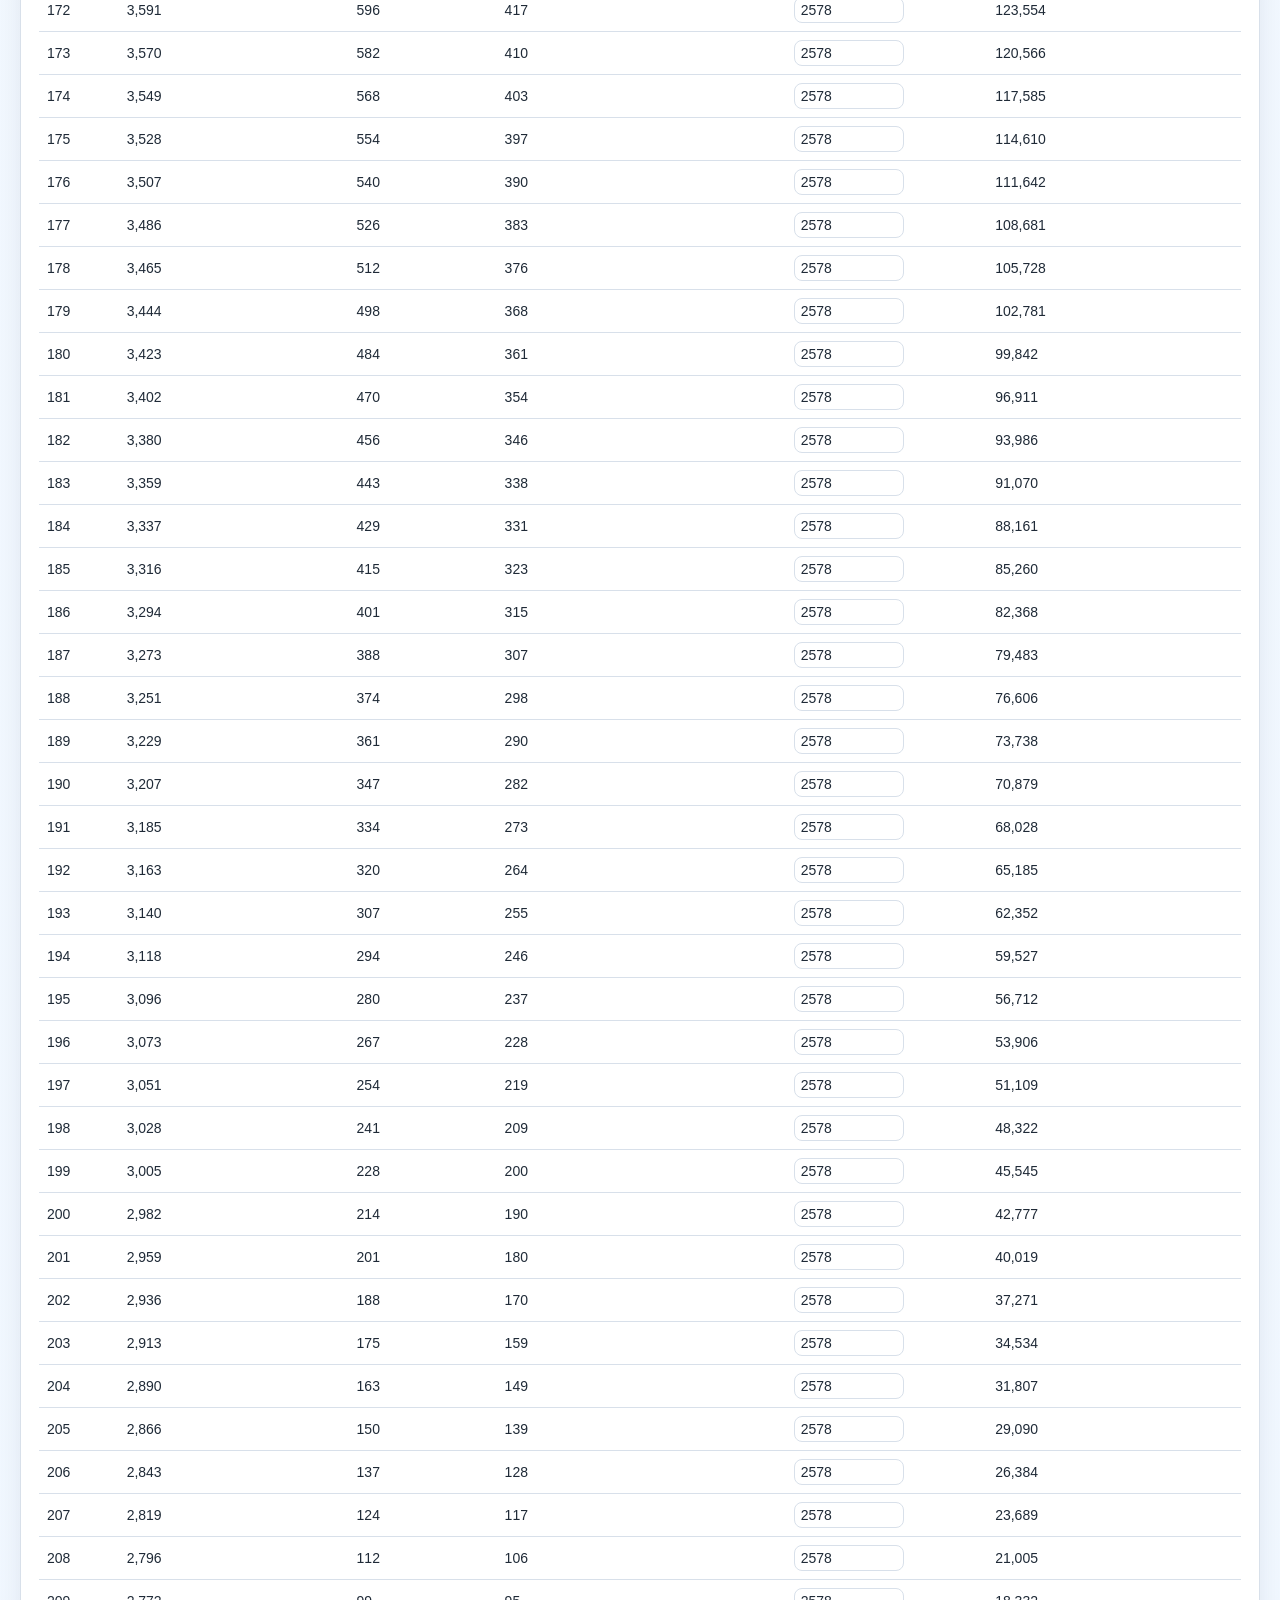
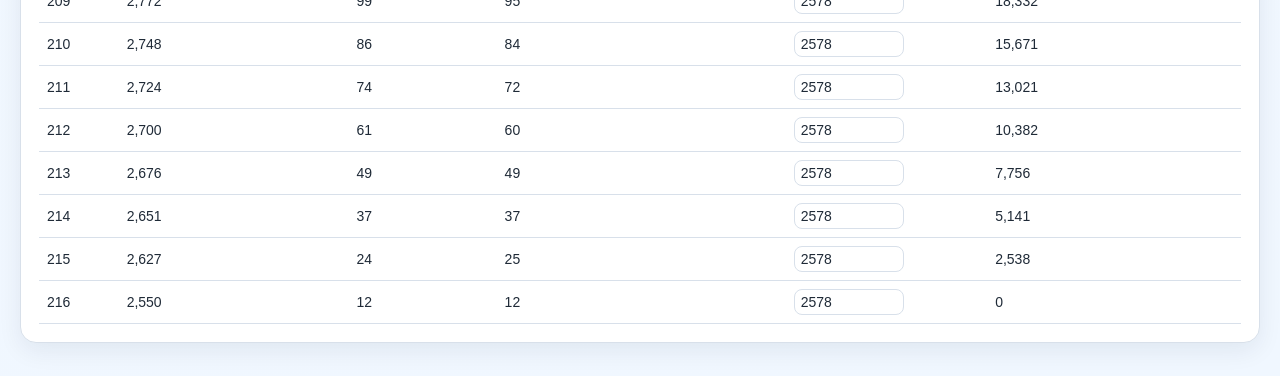
==== commit 27632422: "Add investment tax mode and compounding options; update translations and language switch UI" ====
--- a/index.html
+++ b/index.html
@@ -12,7 +12,7 @@
       <h1 data-i18n="hero.title">Kredyt vs Wynajem</h1>
       <p data-i18n="hero.subtitle">Porownanie majatku netto po sprzedazy mieszkania dla scenariuszy WIBOR.</p>
       <button id="langSwitch" class="lang-switch" type="button" aria-label="Switch language">
-        <span aria-hidden="true">??</span>
+        <span id="langSwitchFlag" class="lang-flag" aria-hidden="true"></span>
         <span id="langSwitchText">EN</span>
       </button>
     </header>
@@ -83,6 +83,20 @@
             </select>
           </label>
           <label><span data-i18n="form.investRate">Stopa inwestycji (%)</span><input id="investRate" type="number" value="4.65" step="0.01" /></label>
+          <label><span data-i18n="form.investTaxMode">Tryb rozliczenia podatku</span><span class="info-dot" data-i18n-title="info.investTaxMode" title=""></span>
+            <select id="investmentTaxMode">
+              <option value="exit" selected data-i18n="form.investTaxModeExit">Na wyjsciu (sprzedaz/wykup)</option>
+              <option value="realized" data-i18n="form.investTaxModeRealized">Od zrealizowanych odsetek/kuponu</option>
+            </select>
+          </label>
+          <label><span data-i18n="form.investCompounding">Kapitalizacja</span><span class="info-dot" data-i18n-title="info.investCompounding" title=""></span>
+            <select id="investmentCompounding">
+              <option value="monthly" data-i18n="form.investCompoundingMonthly">Miesieczna</option>
+              <option value="yearly" selected data-i18n="form.investCompoundingYearly">Roczna</option>
+              <option value="maturity" data-i18n="form.investCompoundingMaturity">Na zapadalnosci</option>
+            </select>
+          </label>
+          <label><span data-i18n="form.investMaturityMonths">Termin wykupu (miesiace)</span><span class="info-dot" data-i18n-title="info.investMaturity" title=""></span><input id="investmentMaturityMonths" type="number" value="36" min="1" max="360" step="1" /></label>
           <label class="readonly"><span data-i18n="form.startingCapital">Kapital startowy najemcy (PLN)</span><input id="startingCapital" type="number" value="100300" readonly /></label>
 
           <label class="full"><span data-i18n="form.saleMonths">Miesiace sprzedazy (CSV, np. <code>24,36,48</code>)</span>
@@ -221,3 +235,9 @@
 
 
 
+
+
+
+
+
+
--- a/styles.css
+++ b/styles.css
@@ -379,3 +379,14 @@
   padding: 4px 6px;
 }
 
+
+.lang-flag {
+  display: inline-flex;
+  width: 20px;
+  height: 14px;
+  line-height: 0;
+}
+
+.lang-flag svg {
+  display: block;
+}
